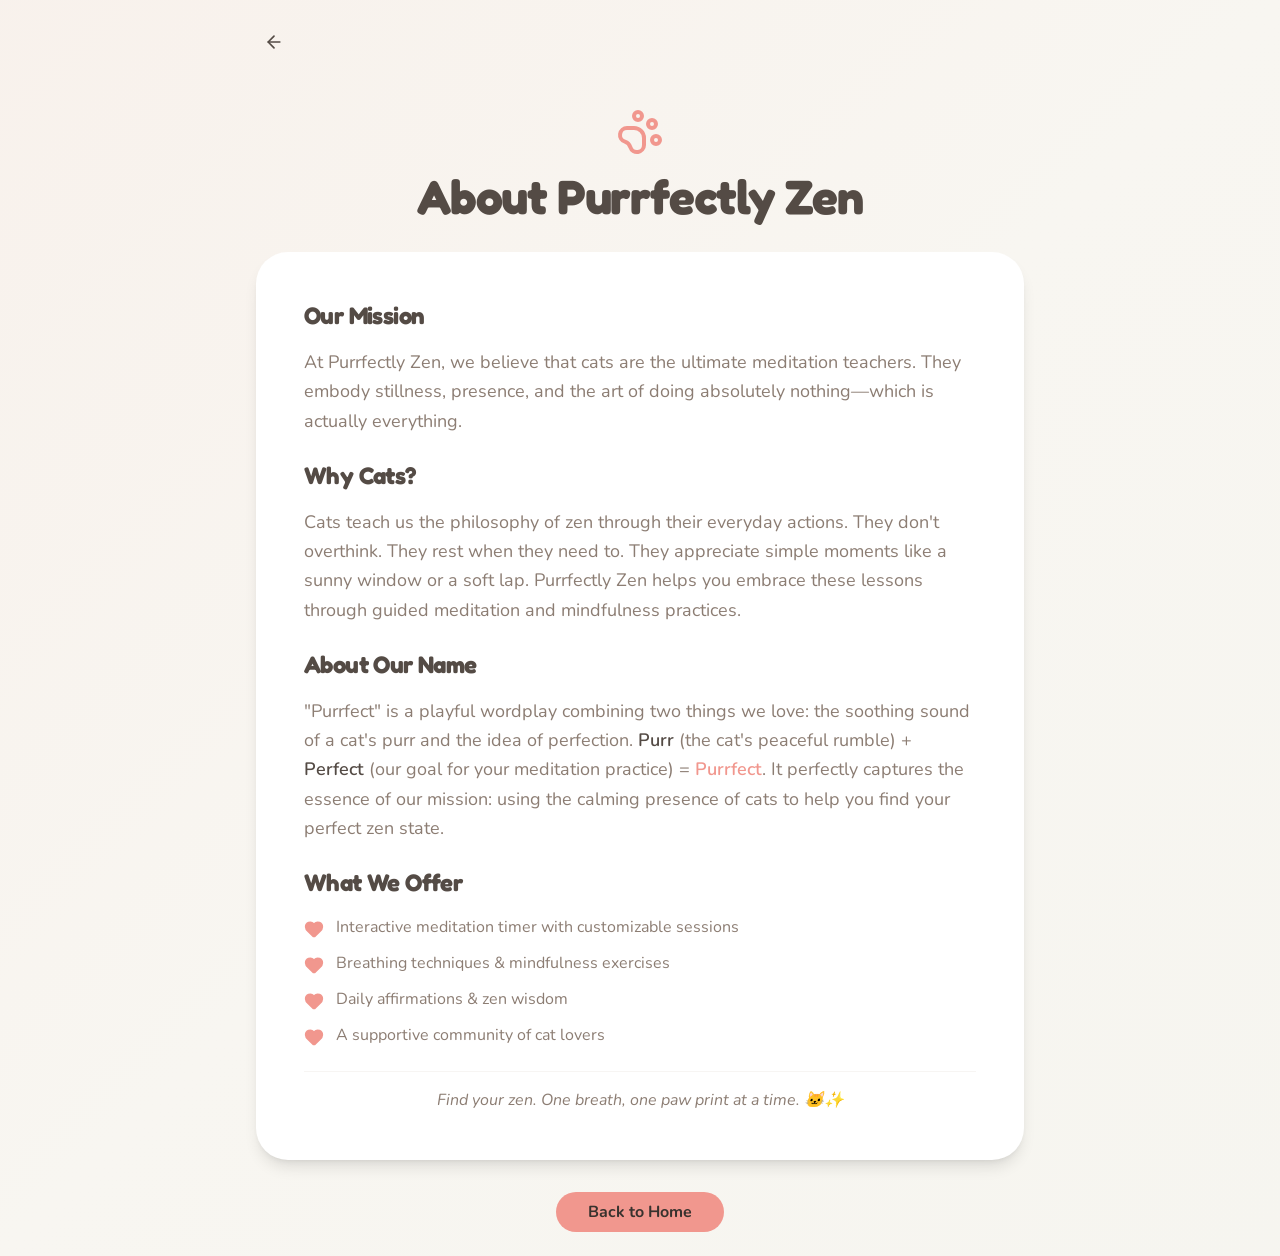
==== Loresis/about/index.html @ 5f64b600 "update Loresis site: rebuild pages and assets" ====
<!DOCTYPE html><html lang="zh-CN"> <head><meta charset="UTF-8"><meta name="viewport" content="width=device-width, initial-scale=1.0"><meta name="description" content="Learn about our mission to help you find peace through cat-inspired meditation. Discover the team behind Purrfectly Zen."><meta name="theme-color" content="#E8A598"><link rel="icon" type="image/png" href="/Loresis/icons/icon.png"><link rel="canonical" href="/about"><title>About Us - Purrfectly Zen</title><link rel="preconnect" href="https://fonts.googleapis.com"><link rel="preconnect" href="https://fonts.gstatic.com" crossorigin><link href="https://fonts.googleapis.com/css2?family=Fredoka:wght@300..700&family=Nunito:ital,wght@0,200..1000;1,200..1000&family=Patrick+Hand&family=ZCOOL+KuaiLe&display=swap" rel="stylesheet"><script type="application/ld+json">{"@context":"https://schema.org","@type":"WebApplication","name":"Purrfectly Zen","description":"Cat-inspired meditation and mindfulness application","applicationCategory":"HealthApplication","operatingSystem":"Web","offers":{"@type":"Offer","price":"0","priceCurrency":"USD"}}</script><link rel="stylesheet" href="/Loresis/_astro/about.DUybV3-E.css"></head> <body>  <style>astro-island,astro-slot,astro-static-slot{display:contents}</style><script>(()=>{var e=async t=>{await(await t())()};(self.Astro||(self.Astro={})).load=e;window.dispatchEvent(new Event("astro:load"));})();</script><script>(()=>{var A=Object.defineProperty;var g=(i,o,a)=>o in i?A(i,o,{enumerable:!0,configurable:!0,writable:!0,value:a}):i[o]=a;var d=(i,o,a)=>g(i,typeof o!="symbol"?o+"":o,a);{let i={0:t=>m(t),1:t=>a(t),2:t=>new RegExp(t),3:t=>new Date(t),4:t=>new Map(a(t)),5:t=>new Set(a(t)),6:t=>BigInt(t),7:t=>new URL(t),8:t=>new Uint8Array(t),9:t=>new Uint16Array(t),10:t=>new Uint32Array(t),11:t=>1/0*t},o=t=>{let[l,e]=t;return l in i?i[l](e):void 0},a=t=>t.map(o),m=t=>typeof t!="object"||t===null?t:Object.fromEntries(Object.entries(t).map(([l,e])=>[l,o(e)]));class y extends HTMLElement{constructor(){super(...arguments);d(this,"Component");d(this,"hydrator");d(this,"hydrate",async()=>{var b;if(!this.hydrator||!this.isConnected)return;let e=(b=this.parentElement)==null?void 0:b.closest("astro-island[ssr]");if(e){e.addEventListener("astro:hydrate",this.hydrate,{once:!0});return}let c=this.querySelectorAll("astro-slot"),n={},h=this.querySelectorAll("template[data-astro-template]");for(let r of h){let s=r.closest(this.tagName);s!=null&&s.isSameNode(this)&&(n[r.getAttribute("data-astro-template")||"default"]=r.innerHTML,r.remove())}for(let r of c){let s=r.closest(this.tagName);s!=null&&s.isSameNode(this)&&(n[r.getAttribute("name")||"default"]=r.innerHTML)}let p;try{p=this.hasAttribute("props")?m(JSON.parse(this.getAttribute("props"))):{}}catch(r){let s=this.getAttribute("component-url")||"<unknown>",v=this.getAttribute("component-export");throw v&&(s+=` (export ${v})`),console.error(`[hydrate] Error parsing props for component ${s}`,this.getAttribute("props"),r),r}let u;await this.hydrator(this)(this.Component,p,n,{client:this.getAttribute("client")}),this.removeAttribute("ssr"),this.dispatchEvent(new CustomEvent("astro:hydrate"))});d(this,"unmount",()=>{this.isConnected||this.dispatchEvent(new CustomEvent("astro:unmount"))})}disconnectedCallback(){document.removeEventListener("astro:after-swap",this.unmount),document.addEventListener("astro:after-swap",this.unmount,{once:!0})}connectedCallback(){if(!this.hasAttribute("await-children")||document.readyState==="interactive"||document.readyState==="complete")this.childrenConnectedCallback();else{let e=()=>{document.removeEventListener("DOMContentLoaded",e),c.disconnect(),this.childrenConnectedCallback()},c=new MutationObserver(()=>{var n;((n=this.lastChild)==null?void 0:n.nodeType)===Node.COMMENT_NODE&&this.lastChild.nodeValue==="astro:end"&&(this.lastChild.remove(),e())});c.observe(this,{childList:!0}),document.addEventListener("DOMContentLoaded",e)}}async childrenConnectedCallback(){let e=this.getAttribute("before-hydration-url");e&&await import(e),this.start()}async start(){let e=JSON.parse(this.getAttribute("opts")),c=this.getAttribute("client");if(Astro[c]===void 0){window.addEventListener(`astro:${c}`,()=>this.start(),{once:!0});return}try{await Astro[c](async()=>{let n=this.getAttribute("renderer-url"),[h,{default:p}]=await Promise.all([import(this.getAttribute("component-url")),n?import(n):()=>()=>{}]),u=this.getAttribute("component-export")||"default";if(!u.includes("."))this.Component=h[u];else{this.Component=h;for(let f of u.split("."))this.Component=this.Component[f]}return this.hydrator=p,this.hydrate},e,this)}catch(n){console.error(`[astro-island] Error hydrating ${this.getAttribute("component-url")}`,n)}}attributeChangedCallback(){this.hydrate()}}d(y,"observedAttributes",["props"]),customElements.get("astro-island")||customElements.define("astro-island",y)}})();</script><astro-island uid="Z5D4El" prefix="r1" component-url="/Loresis/_astro/AboutPage.BxQiS73M.js" component-export="default" renderer-url="/Loresis/_astro/client.BlZe1zq3.js" props="{}" ssr client="load" opts="{&quot;name&quot;:&quot;AboutPage&quot;,&quot;value&quot;:true}" await-children><div class="from-primary/5 via-background to-secondary/5 min-h-screen bg-gradient-to-br p-6"><div class="mx-auto max-w-3xl"><div class="mb-8" style="opacity:0;transform:translateY(-20px)"><a href="/"><button data-testid="button-back-about" class="hover:bg-secondary/20 mb-4 rounded-full p-2 transition-colors"><svg xmlns="http://www.w3.org/2000/svg" width="24" height="24" viewBox="0 0 24 24" fill="none" stroke="currentColor" stroke-width="2" stroke-linecap="round" stroke-linejoin="round" class="lucide lucide-arrow-left h-5 w-5" aria-hidden="true"><path d="m12 19-7-7 7-7"></path><path d="M19 12H5"></path></svg></button></a></div><div class="space-y-8" style="opacity:0;transform:translateY(20px)"><div class="space-y-4 text-center"><svg xmlns="http://www.w3.org/2000/svg" width="24" height="24" viewBox="0 0 24 24" fill="none" stroke="currentColor" stroke-width="2" stroke-linecap="round" stroke-linejoin="round" class="lucide lucide-paw-print text-primary mx-auto h-12 w-12" aria-hidden="true"><circle cx="11" cy="4" r="2"></circle><circle cx="18" cy="8" r="2"></circle><circle cx="20" cy="16" r="2"></circle><path d="M9 10a5 5 0 0 1 5 5v3.5a3.5 3.5 0 0 1-6.84 1.045Q6.52 17.48 4.46 16.84A3.5 3.5 0 0 1 5.5 10Z"></path></svg><h1 class="font-heading text-foreground text-4xl font-bold md:text-5xl">About Purrfectly Zen</h1></div><div class="bg-card rounded-[2rem] border-none shadow-lg"><div class="space-y-6 p-8 md:p-12"><div class="space-y-4"><h2 class="font-heading text-foreground text-2xl font-bold">Our Mission</h2><p class="text-muted-foreground text-lg leading-relaxed">At Purrfectly Zen, we believe that cats are the ultimate meditation teachers. They embody stillness, presence, and the art of doing absolutely nothing—which is actually everything.</p></div><div class="space-y-4"><h2 class="font-heading text-foreground text-2xl font-bold">Why Cats?</h2><p class="text-muted-foreground text-lg leading-relaxed">Cats teach us the philosophy of zen through their everyday actions. They don&#x27;t overthink. They rest when they need to. They appreciate simple moments like a sunny window or a soft lap. Purrfectly Zen helps you embrace these lessons through guided meditation and mindfulness practices.</p></div><div class="space-y-4"><h2 class="font-heading text-foreground text-2xl font-bold">About Our Name</h2><p class="text-muted-foreground text-lg leading-relaxed">&quot;Purrfect&quot; is a playful wordplay combining two things we love: the soothing sound of a cat&#x27;s purr and the idea of perfection.<!-- --> <span class="text-foreground font-semibold">Purr</span> <!-- -->(the cat&#x27;s peaceful rumble) +<!-- --> <span class="text-foreground font-semibold">Perfect</span> <!-- -->(our goal for your meditation practice) =<!-- --> <span class="text-primary font-semibold">Purrfect</span>. It perfectly captures the essence of our mission: using the calming presence of cats to help you find your perfect zen state.</p></div><div class="space-y-4"><h2 class="font-heading text-foreground text-2xl font-bold">What We Offer</h2><ul class="space-y-3"><li class="flex items-start gap-3"><svg xmlns="http://www.w3.org/2000/svg" width="24" height="24" viewBox="0 0 24 24" fill="none" stroke="currentColor" stroke-width="2" stroke-linecap="round" stroke-linejoin="round" class="lucide lucide-heart text-primary mt-1 h-5 w-5 flex-shrink-0 fill-current" aria-hidden="true"><path d="M2 9.5a5.5 5.5 0 0 1 9.591-3.676.56.56 0 0 0 .818 0A5.49 5.49 0 0 1 22 9.5c0 2.29-1.5 4-3 5.5l-5.492 5.313a2 2 0 0 1-3 .019L5 15c-1.5-1.5-3-3.2-3-5.5"></path></svg><span class="text-muted-foreground">Interactive meditation timer with customizable sessions</span></li><li class="flex items-start gap-3"><svg xmlns="http://www.w3.org/2000/svg" width="24" height="24" viewBox="0 0 24 24" fill="none" stroke="currentColor" stroke-width="2" stroke-linecap="round" stroke-linejoin="round" class="lucide lucide-heart text-primary mt-1 h-5 w-5 flex-shrink-0 fill-current" aria-hidden="true"><path d="M2 9.5a5.5 5.5 0 0 1 9.591-3.676.56.56 0 0 0 .818 0A5.49 5.49 0 0 1 22 9.5c0 2.29-1.5 4-3 5.5l-5.492 5.313a2 2 0 0 1-3 .019L5 15c-1.5-1.5-3-3.2-3-5.5"></path></svg><span class="text-muted-foreground">Breathing techniques &amp; mindfulness exercises</span></li><li class="flex items-start gap-3"><svg xmlns="http://www.w3.org/2000/svg" width="24" height="24" viewBox="0 0 24 24" fill="none" stroke="currentColor" stroke-width="2" stroke-linecap="round" stroke-linejoin="round" class="lucide lucide-heart text-primary mt-1 h-5 w-5 flex-shrink-0 fill-current" aria-hidden="true"><path d="M2 9.5a5.5 5.5 0 0 1 9.591-3.676.56.56 0 0 0 .818 0A5.49 5.49 0 0 1 22 9.5c0 2.29-1.5 4-3 5.5l-5.492 5.313a2 2 0 0 1-3 .019L5 15c-1.5-1.5-3-3.2-3-5.5"></path></svg><span class="text-muted-foreground">Daily affirmations &amp; zen wisdom</span></li><li class="flex items-start gap-3"><svg xmlns="http://www.w3.org/2000/svg" width="24" height="24" viewBox="0 0 24 24" fill="none" stroke="currentColor" stroke-width="2" stroke-linecap="round" stroke-linejoin="round" class="lucide lucide-heart text-primary mt-1 h-5 w-5 flex-shrink-0 fill-current" aria-hidden="true"><path d="M2 9.5a5.5 5.5 0 0 1 9.591-3.676.56.56 0 0 0 .818 0A5.49 5.49 0 0 1 22 9.5c0 2.29-1.5 4-3 5.5l-5.492 5.313a2 2 0 0 1-3 .019L5 15c-1.5-1.5-3-3.2-3-5.5"></path></svg><span class="text-muted-foreground">A supportive community of cat lovers</span></li></ul></div><div class="border-border/40 border-t pt-4"><p class="text-muted-foreground text-center italic">Find your zen. One breath, one paw print at a time. 🐱✨</p></div></div></div><div class="text-center"><a href="/"><button data-testid="button-back-home-about" class="bg-primary text-primary-foreground hover:bg-primary/90 rounded-full px-8 py-2 font-bold">Back to Home</button></a></div></div></div></div><!--astro:end--></astro-island>  </body></html>
---- Loresis/_astro/about.DUybV3-E.css ----
/*! tailwindcss v4.3.3 | MIT License | https://tailwindcss.com */@layer properties{@supports (((-webkit-hyphens:none)) and (not (margin-trim:inline))) or ((-moz-orient:inline) and (not (color:rgb(from red r g b)))){*,:before,:after,::backdrop{--tw-translate-x:0;--tw-translate-y:0;--tw-translate-z:0;--tw-rotate-x:initial;--tw-rotate-y:initial;--tw-rotate-z:initial;--tw-skew-x:initial;--tw-skew-y:initial;--tw-space-y-reverse:0;--tw-border-style:solid;--tw-gradient-position:initial;--tw-gradient-from:#0000;--tw-gradient-via:#0000;--tw-gradient-to:#0000;--tw-gradient-stops:initial;--tw-gradient-via-stops:initial;--tw-gradient-from-position:0%;--tw-gradient-via-position:50%;--tw-gradient-to-position:100%;--tw-leading:initial;--tw-font-weight:initial;--tw-shadow:0 0 #0000;--tw-shadow-color:initial;--tw-shadow-alpha:100%;--tw-inset-shadow:0 0 #0000;--tw-inset-shadow-color:initial;--tw-inset-shadow-alpha:100%;--tw-ring-color:initial;--tw-ring-shadow:0 0 #0000;--tw-inset-ring-color:initial;--tw-inset-ring-shadow:0 0 #0000;--tw-ring-inset:initial;--tw-ring-offset-width:0px;--tw-ring-offset-color:#fff;--tw-ring-offset-shadow:0 0 #0000;--tw-blur:initial;--tw-brightness:initial;--tw-contrast:initial;--tw-grayscale:initial;--tw-hue-rotate:initial;--tw-invert:initial;--tw-opacity:initial;--tw-saturate:initial;--tw-sepia:initial;--tw-drop-shadow:initial;--tw-drop-shadow-color:initial;--tw-drop-shadow-alpha:100%;--tw-drop-shadow-size:initial;--tw-backdrop-blur:initial;--tw-backdrop-brightness:initial;--tw-backdrop-contrast:initial;--tw-backdrop-grayscale:initial;--tw-backdrop-hue-rotate:initial;--tw-backdrop-invert:initial;--tw-backdrop-opacity:initial;--tw-backdrop-saturate:initial;--tw-backdrop-sepia:initial;--tw-duration:initial;--tw-ease:initial;--tw-scale-x:1;--tw-scale-y:1;--tw-scale-z:1;--tw-tracking:initial}}}@layer theme{:root,:host{--font-sans:"Nunito", sans-serif;--font-mono:ui-monospace, SFMono-Regular, Menlo, Monaco, Consolas, "Liberation Mono", "Courier New", monospace;--color-red-100:oklch(93.6% .032 17.717);--color-red-400:oklch(70.4% .191 22.216);--color-red-500:oklch(63.7% .237 25.331);--color-red-600:oklch(57.7% .245 27.325);--color-orange-100:oklch(95.4% .038 75.164);--color-amber-100:oklch(96.2% .059 95.617);--color-amber-600:oklch(66.6% .179 58.318);--color-yellow-100:oklch(97.3% .071 103.193);--color-yellow-600:oklch(68.1% .162 75.834);--color-lime-100:oklch(96.7% .067 122.328);--color-green-100:oklch(96.2% .044 156.743);--color-green-600:oklch(62.7% .194 149.214);--color-emerald-100:oklch(95% .052 163.051);--color-teal-100:oklch(95.3% .051 180.801);--color-cyan-100:oklch(95.6% .045 203.388);--color-sky-100:oklch(95.1% .026 236.824);--color-blue-100:oklch(93.2% .032 255.585);--color-blue-600:oklch(54.6% .245 262.881);--color-indigo-100:oklch(93% .034 272.788);--color-violet-100:oklch(94.3% .029 294.588);--color-purple-100:oklch(94.6% .033 307.174);--color-purple-600:oklch(55.8% .288 302.321);--color-fuchsia-100:oklch(95.2% .037 318.852);--color-pink-100:oklch(94.8% .028 342.258);--color-rose-100:oklch(94.1% .03 12.58);--color-white:#fff;--spacing:.25rem;--container-sm:24rem;--container-md:28rem;--container-xl:36rem;--container-2xl:42rem;--container-3xl:48rem;--container-4xl:56rem;--container-6xl:72rem;--container-7xl:80rem;--text-xs:.75rem;--text-xs--line-height:calc(1 / .75);--text-sm:.875rem;--text-sm--line-height:calc(1.25 / .875);--text-lg:1.125rem;--text-lg--line-height:calc(1.75 / 1.125);--text-xl:1.25rem;--text-xl--line-height:calc(1.75 / 1.25);--text-2xl:1.5rem;--text-2xl--line-height:calc(2 / 1.5);--text-3xl:1.875rem;--text-3xl--line-height: 1.2 ;--text-4xl:2.25rem;--text-4xl--line-height:calc(2.5 / 2.25);--text-5xl:3rem;--text-5xl--line-height:1;--text-6xl:3.75rem;--text-6xl--line-height:1;--text-7xl:4.5rem;--text-7xl--line-height:1;--font-weight-normal:400;--font-weight-medium:500;--font-weight-semibold:600;--font-weight-bold:700;--tracking-tight:-.025em;--leading-relaxed:1.625;--radius-sm:.5rem;--radius-md:.75rem;--radius-lg:1rem;--radius-xl:1.5rem;--radius-2xl:1rem;--drop-shadow-md:0 3px 3px #0000001f;--ease-out:cubic-bezier(0, 0, .2, 1);--blur-lg:16px;--blur-xl:24px;--blur-3xl:64px;--default-transition-duration:.15s;--default-transition-timing-function:cubic-bezier(.4, 0, .2, 1);--default-font-family:"Nunito", sans-serif;--default-mono-font-family:var(--font-mono);--color-background:hsl(var(--background));--color-foreground:hsl(var(--foreground));--color-card:hsl(var(--card));--color-card-foreground:hsl(var(--card-foreground));--color-popover:hsl(var(--popover));--color-popover-foreground:hsl(var(--popover-foreground));--color-primary:hsl(var(--primary));--color-primary-foreground:hsl(var(--primary-foreground));--color-secondary:hsl(var(--secondary));--color-secondary-foreground:hsl(var(--secondary-foreground));--color-muted:hsl(var(--muted));--color-muted-foreground:hsl(var(--muted-foreground));--color-accent:hsl(var(--accent));--color-accent-foreground:hsl(var(--accent-foreground));--color-destructive:hsl(var(--destructive));--color-destructive-foreground:hsl(var(--destructive-foreground));--color-border:hsl(var(--border));--color-input:hsl(var(--input));--color-ring:hsl(var(--ring));--font-heading:"Fredoka", sans-serif;--font-hand:"Patrick Hand", cursive;--font-cute:"ZCOOL KuaiLe", "Patrick Hand", cursive}}@layer base{*,:after,:before,::backdrop{box-sizing:border-box;border:0 solid;margin:0;padding:0}::file-selector-button{box-sizing:border-box;border:0 solid;margin:0;padding:0}html,:host{-webkit-text-size-adjust:100%;tab-size:4;line-height:1.5;font-family:var(--default-font-family,-apple-system, BlinkMacSystemFont, "Segoe UI", Roboto, "Helvetica Neue", "Noto Sans", Arial, sans-serif, "Apple Color Emoji", "Segoe UI Emoji", "Segoe UI Symbol", "Noto Color Emoji");font-feature-settings:var(--default-font-feature-settings,normal);font-variation-settings:var(--default-font-variation-settings,normal);-webkit-tap-highlight-color:transparent}hr{height:0;color:inherit;border-top-width:1px}abbr:where([title]){-webkit-text-decoration:underline dotted;text-decoration:underline dotted}h1,h2,h3,h4,h5,h6{font-size:inherit;font-weight:inherit}a{color:inherit;-webkit-text-decoration:inherit;text-decoration:inherit}b,strong{font-weight:bolder}code,kbd,samp,pre{font-family:var(--default-mono-font-family,ui-monospace, SFMono-Regular, Menlo, Monaco, Consolas, "Liberation Mono", "Courier New", monospace);font-feature-settings:var(--default-mono-font-feature-settings,normal);font-variation-settings:var(--default-mono-font-variation-settings,normal);font-size:1em}small{font-size:80%}sub,sup{vertical-align:baseline;font-size:75%;line-height:0;position:relative}sub{bottom:-.25em}sup{top:-.5em}table{text-indent:0;border-color:inherit;border-collapse:collapse}:-moz-focusring:where(:not(iframe)){outline:auto}progress{vertical-align:baseline}summary{display:list-item}ol,ul,menu{list-style:none}img,svg,video,canvas,audio,iframe,embed,object{vertical-align:middle;display:block}img,video{max-width:100%;height:auto}button,input,select,optgroup,textarea{font:inherit;font-feature-settings:inherit;font-variation-settings:inherit;letter-spacing:inherit;color:inherit;opacity:1;background-color:#0000;border-radius:0}::file-selector-button{font:inherit;font-feature-settings:inherit;font-variation-settings:inherit;letter-spacing:inherit;color:inherit;opacity:1;background-color:#0000;border-radius:0}:where(select:is([multiple],[size])) optgroup{font-weight:bolder}:where(select:is([multiple],[size])) optgroup option{padding-inline-start:20px}::file-selector-button{margin-inline-end:4px}::placeholder{opacity:1}@supports (not ((-webkit-appearance:-apple-pay-button))) or (contain-intrinsic-size:1px){::placeholder{color:currentColor}@supports (color:color-mix(in lab,red,red)){::placeholder{color:color-mix(in oklab,currentcolor 50%,transparent)}}}textarea{resize:vertical}::-webkit-search-decoration{-webkit-appearance:none}::-webkit-date-and-time-value{min-height:1lh;text-align:inherit}::-webkit-datetime-edit{display:inline-flex}::-webkit-datetime-edit-fields-wrapper{padding:0}::-webkit-datetime-edit{padding-block:0}::-webkit-datetime-edit-year-field{padding-block:0}::-webkit-datetime-edit-month-field{padding-block:0}::-webkit-datetime-edit-day-field{padding-block:0}::-webkit-datetime-edit-hour-field{padding-block:0}::-webkit-datetime-edit-minute-field{padding-block:0}::-webkit-datetime-edit-second-field{padding-block:0}::-webkit-datetime-edit-millisecond-field{padding-block:0}::-webkit-datetime-edit-meridiem-field{padding-block:0}::-webkit-calendar-picker-indicator{line-height:1}:-moz-ui-invalid{box-shadow:none}button,input:where([type=button],[type=reset],[type=submit]){appearance:button}::file-selector-button{appearance:button}::-webkit-inner-spin-button{height:auto}::-webkit-outer-spin-button{height:auto}[hidden]:where(:not([hidden=until-found])){display:none!important}html{scroll-behavior:smooth}*{border-color:hsl(var(--border))}body{background-color:hsl(var(--background));color:hsl(var(--foreground));-webkit-font-smoothing:antialiased;-moz-osx-font-smoothing:grayscale;font-family:Nunito,sans-serif}h1,h2,h3,h4,h5,h6{--tw-font-weight:var(--font-weight-semibold);font-family:Fredoka,sans-serif;font-weight:var(--font-weight-semibold);--tw-tracking:var(--tracking-tight);letter-spacing:var(--tracking-tight)}}@layer components;@layer utilities{.collapse{visibility:collapse}.visible{visibility:visible}.absolute{position:absolute}.fixed{position:fixed}.relative{position:relative}.static{position:static}.sticky{position:sticky}.-top-1{top:calc(var(--spacing) * -1)}.-top-4{top:calc(var(--spacing) * -4)}.-top-16{top:calc(var(--spacing) * -16)}.top-0{top:0}.top-1\/2{top:50%}.top-\[-10\%\]{top:-10%}.top-\[-20\%\]{top:-20%}.top-full{top:100%}.-right-1{right:calc(var(--spacing) * -1)}.-right-4{right:calc(var(--spacing) * -4)}.right-0{right:0}.right-3{right:calc(var(--spacing) * 3)}.right-4{right:calc(var(--spacing) * 4)}.right-6{right:calc(var(--spacing) * 6)}.right-\[-5\%\]{right:-5%}.right-\[-10\%\]{right:-10%}.-bottom-1{bottom:calc(var(--spacing) * -1)}.-bottom-8{bottom:calc(var(--spacing) * -8)}.bottom-0{bottom:0}.bottom-6{bottom:calc(var(--spacing) * 6)}.bottom-\[-10\%\]{bottom:-10%}.bottom-\[10\%\]{bottom:10%}.-left-4{left:calc(var(--spacing) * -4)}.left-0{left:0}.left-1\/2{left:50%}.left-3{left:calc(var(--spacing) * 3)}.left-4{left:calc(var(--spacing) * 4)}.left-\[-5\%\]{left:-5%}.left-\[-10\%\]{left:-10%}.-z-10{z-index:-10}.z-10{z-index:10}.z-50{z-index:50}.mx-auto{margin-inline:auto}.my-8{margin-block:calc(var(--spacing) * 8)}.mt-0\.5{margin-top:calc(var(--spacing) * .5)}.mt-1{margin-top:var(--spacing)}.mt-2{margin-top:calc(var(--spacing) * 2)}.mt-3{margin-top:calc(var(--spacing) * 3)}.mt-4{margin-top:calc(var(--spacing) * 4)}.mt-6{margin-top:calc(var(--spacing) * 6)}.mt-8{margin-top:calc(var(--spacing) * 8)}.mt-12{margin-top:calc(var(--spacing) * 12)}.mb-1{margin-bottom:var(--spacing)}.mb-2{margin-bottom:calc(var(--spacing) * 2)}.mb-3{margin-bottom:calc(var(--spacing) * 3)}.mb-4{margin-bottom:calc(var(--spacing) * 4)}.mb-6{margin-bottom:calc(var(--spacing) * 6)}.mb-8{margin-bottom:calc(var(--spacing) * 8)}.mb-12{margin-bottom:calc(var(--spacing) * 12)}.mb-16{margin-bottom:calc(var(--spacing) * 16)}.block{display:block}.flex{display:flex}.grid{display:grid}.hidden{display:none}.inline{display:inline}.inline-block{display:inline-block}.table{display:table}.aspect-\[2570\/1640\]{aspect-ratio:2570/1640}.h-1{height:var(--spacing)}.h-2{height:calc(var(--spacing) * 2)}.h-3{height:calc(var(--spacing) * 3)}.h-3\.5{height:calc(var(--spacing) * 3.5)}.h-4{height:calc(var(--spacing) * 4)}.h-5{height:calc(var(--spacing) * 5)}.h-6{height:calc(var(--spacing) * 6)}.h-7{height:calc(var(--spacing) * 7)}.h-8{height:calc(var(--spacing) * 8)}.h-9{height:calc(var(--spacing) * 9)}.h-10{height:calc(var(--spacing) * 10)}.h-11{height:calc(var(--spacing) * 11)}.h-12{height:calc(var(--spacing) * 12)}.h-14{height:calc(var(--spacing) * 14)}.h-16{height:calc(var(--spacing) * 16)}.h-20{height:calc(var(--spacing) * 20)}.h-24{height:calc(var(--spacing) * 24)}.h-32{height:calc(var(--spacing) * 32)}.h-36{height:calc(var(--spacing) * 36)}.h-48{height:calc(var(--spacing) * 48)}.h-64{height:calc(var(--spacing) * 64)}.h-80{height:calc(var(--spacing) * 80)}.h-\[132px\]{height:132px}.h-\[400px\]{height:400px}.h-\[500px\]{height:500px}.h-auto{height:auto}.h-full{height:100%}.min-h-\[90vh\]{min-height:90vh}.min-h-screen{min-height:100vh}.w-2{width:calc(var(--spacing) * 2)}.w-3{width:calc(var(--spacing) * 3)}.w-3\.5{width:calc(var(--spacing) * 3.5)}.w-4{width:calc(var(--spacing) * 4)}.w-5{width:calc(var(--spacing) * 5)}.w-6{width:calc(var(--spacing) * 6)}.w-7{width:calc(var(--spacing) * 7)}.w-8{width:calc(var(--spacing) * 8)}.w-9{width:calc(var(--spacing) * 9)}.w-10{width:calc(var(--spacing) * 10)}.w-11{width:calc(var(--spacing) * 11)}.w-12{width:calc(var(--spacing) * 12)}.w-14{width:calc(var(--spacing) * 14)}.w-16{width:calc(var(--spacing) * 16)}.w-20{width:calc(var(--spacing) * 20)}.w-24{width:calc(var(--spacing) * 24)}.w-32{width:calc(var(--spacing) * 32)}.w-48{width:calc(var(--spacing) * 48)}.w-64{width:calc(var(--spacing) * 64)}.w-80{width:calc(var(--spacing) * 80)}.w-\[132px\]{width:132px}.w-\[400px\]{width:400px}.w-\[500px\]{width:500px}.w-\[calc\(100\%-2rem\)\]{width:calc(100% - 2rem)}.w-auto{width:auto}.w-fit{width:fit-content}.w-full{width:100%}.w-max{width:max-content}.w-px{width:1px}.max-w-2xl{max-width:var(--container-2xl)}.max-w-3xl{max-width:var(--container-3xl)}.max-w-4xl{max-width:var(--container-4xl)}.max-w-6xl{max-width:var(--container-6xl)}.max-w-7xl{max-width:var(--container-7xl)}.max-w-\[200px\]{max-width:200px}.max-w-\[240px\]{max-width:240px}.max-w-md{max-width:var(--container-md)}.max-w-sm{max-width:var(--container-sm)}.max-w-xl{max-width:var(--container-xl)}.min-w-0{min-width:0}.flex-1{flex:1}.flex-\[0_0_100\%\]{flex:0 0 100%}.flex-shrink-0{flex-shrink:0}.-translate-x-1\/2{--tw-translate-x: -50% ;translate:var(--tw-translate-x) var(--tw-translate-y)}.-translate-y-1\/2{--tw-translate-y: -50% ;translate:var(--tw-translate-x) var(--tw-translate-y)}.-rotate-2{rotate:-2deg}.rotate-45{rotate:45deg}.transform{transform:var(--tw-rotate-x,) var(--tw-rotate-y,) var(--tw-rotate-z,) var(--tw-skew-x,) var(--tw-skew-y,)}.cursor-grab{cursor:grab}.cursor-pointer{cursor:pointer}.resize-none{resize:none}.scroll-mt-24{scroll-margin-top:calc(var(--spacing) * 24)}.grid-cols-1{grid-template-columns:repeat(1,minmax(0,1fr))}.grid-cols-3{grid-template-columns:repeat(3,minmax(0,1fr))}.flex-col{flex-direction:column}.flex-wrap{flex-wrap:wrap}.items-center{align-items:center}.items-start{align-items:flex-start}.justify-between{justify-content:space-between}.justify-center{justify-content:center}.gap-1{gap:var(--spacing)}.gap-2{gap:calc(var(--spacing) * 2)}.gap-2\.5{gap:calc(var(--spacing) * 2.5)}.gap-3{gap:calc(var(--spacing) * 3)}.gap-4{gap:calc(var(--spacing) * 4)}.gap-6{gap:calc(var(--spacing) * 6)}.gap-8{gap:calc(var(--spacing) * 8)}.gap-10{gap:calc(var(--spacing) * 10)}.gap-12{gap:calc(var(--spacing) * 12)}:where(.space-y-2>:not(:last-child)){--tw-space-y-reverse:0;margin-block-start:calc(calc(var(--spacing) * 2) * var(--tw-space-y-reverse));margin-block-end:calc(calc(var(--spacing) * 2) * calc(1 - var(--tw-space-y-reverse)))}:where(.space-y-2\.5>:not(:last-child)){--tw-space-y-reverse:0;margin-block-start:calc(calc(var(--spacing) * 2.5) * var(--tw-space-y-reverse));margin-block-end:calc(calc(var(--spacing) * 2.5) * calc(1 - var(--tw-space-y-reverse)))}:where(.space-y-3>:not(:last-child)){--tw-space-y-reverse:0;margin-block-start:calc(calc(var(--spacing) * 3) * var(--tw-space-y-reverse));margin-block-end:calc(calc(var(--spacing) * 3) * calc(1 - var(--tw-space-y-reverse)))}:where(.space-y-4>:not(:last-child)){--tw-space-y-reverse:0;margin-block-start:calc(calc(var(--spacing) * 4) * var(--tw-space-y-reverse));margin-block-end:calc(calc(var(--spacing) * 4) * calc(1 - var(--tw-space-y-reverse)))}:where(.space-y-6>:not(:last-child)){--tw-space-y-reverse:0;margin-block-start:calc(calc(var(--spacing) * 6) * var(--tw-space-y-reverse));margin-block-end:calc(calc(var(--spacing) * 6) * calc(1 - var(--tw-space-y-reverse)))}:where(.space-y-8>:not(:last-child)){--tw-space-y-reverse:0;margin-block-start:calc(calc(var(--spacing) * 8) * var(--tw-space-y-reverse));margin-block-end:calc(calc(var(--spacing) * 8) * calc(1 - var(--tw-space-y-reverse)))}.overflow-hidden{overflow:hidden}.overflow-x-auto{overflow-x:auto}.rounded-2xl{border-radius:var(--radius-2xl)}.rounded-\[2rem\]{border-radius:2rem}.rounded-\[3rem\]{border-radius:3rem}.rounded-full{border-radius:3.40282e38px}.rounded-lg{border-radius:1rem}.rounded-md{border-radius:.75rem}.rounded-xl{border-radius:1.5rem}.border{border-style:var(--tw-border-style);border-width:1px}.border-2{border-style:var(--tw-border-style);border-width:2px}.border-8{border-style:var(--tw-border-style);border-width:8px}.border-t{border-top-style:var(--tw-border-style);border-top-width:1px}.border-r{border-right-style:var(--tw-border-style);border-right-width:1px}.border-b{border-bottom-style:var(--tw-border-style);border-bottom-width:1px}.border-none{--tw-border-style:none;border-style:none}.border-border,.border-border\/40{border-color:hsl(var(--border))}@supports (color:color-mix(in lab,red,red)){.border-border\/40{border-color:color-mix(in oklab,hsl(var(--border)) 40%,transparent)}}.border-border\/60{border-color:hsl(var(--border))}@supports (color:color-mix(in lab,red,red)){.border-border\/60{border-color:color-mix(in oklab,hsl(var(--border)) 60%,transparent)}}.border-primary,.border-primary\/20{border-color:hsl(var(--primary))}@supports (color:color-mix(in lab,red,red)){.border-primary\/20{border-color:color-mix(in oklab,hsl(var(--primary)) 20%,transparent)}}.border-primary\/30{border-color:hsl(var(--primary))}@supports (color:color-mix(in lab,red,red)){.border-primary\/30{border-color:color-mix(in oklab,hsl(var(--primary)) 30%,transparent)}}.border-transparent{border-color:#0000}.bg-accent\/10{background-color:hsl(var(--accent))}@supports (color:color-mix(in lab,red,red)){.bg-accent\/10{background-color:color-mix(in oklab,hsl(var(--accent)) 10%,transparent)}}.bg-accent\/30{background-color:hsl(var(--accent))}@supports (color:color-mix(in lab,red,red)){.bg-accent\/30{background-color:color-mix(in oklab,hsl(var(--accent)) 30%,transparent)}}.bg-accent\/60{background-color:hsl(var(--accent))}@supports (color:color-mix(in lab,red,red)){.bg-accent\/60{background-color:color-mix(in oklab,hsl(var(--accent)) 60%,transparent)}}.bg-amber-100{background-color:var(--color-amber-100)}.bg-background,.bg-background\/80{background-color:hsl(var(--background))}@supports (color:color-mix(in lab,red,red)){.bg-background\/80{background-color:color-mix(in oklab,hsl(var(--background)) 80%,transparent)}}.bg-blue-100{background-color:var(--color-blue-100)}.bg-border\/40{background-color:hsl(var(--border))}@supports (color:color-mix(in lab,red,red)){.bg-border\/40{background-color:color-mix(in oklab,hsl(var(--border)) 40%,transparent)}}.bg-card,.bg-card\/90{background-color:hsl(var(--card))}@supports (color:color-mix(in lab,red,red)){.bg-card\/90{background-color:color-mix(in oklab,hsl(var(--card)) 90%,transparent)}}.bg-card\/95{background-color:hsl(var(--card))}@supports (color:color-mix(in lab,red,red)){.bg-card\/95{background-color:color-mix(in oklab,hsl(var(--card)) 95%,transparent)}}.bg-cyan-100{background-color:var(--color-cyan-100)}.bg-destructive\/10{background-color:hsl(var(--destructive))}@supports (color:color-mix(in lab,red,red)){.bg-destructive\/10{background-color:color-mix(in oklab,hsl(var(--destructive)) 10%,transparent)}}.bg-emerald-100{background-color:var(--color-emerald-100)}.bg-fuchsia-100{background-color:var(--color-fuchsia-100)}.bg-green-100{background-color:var(--color-green-100)}.bg-indigo-100{background-color:var(--color-indigo-100)}.bg-lime-100{background-color:var(--color-lime-100)}.bg-muted\/40{background-color:hsl(var(--muted))}@supports (color:color-mix(in lab,red,red)){.bg-muted\/40{background-color:color-mix(in oklab,hsl(var(--muted)) 40%,transparent)}}.bg-muted\/60{background-color:hsl(var(--muted))}@supports (color:color-mix(in lab,red,red)){.bg-muted\/60{background-color:color-mix(in oklab,hsl(var(--muted)) 60%,transparent)}}.bg-orange-100{background-color:var(--color-orange-100)}.bg-pink-100{background-color:var(--color-pink-100)}.bg-primary,.bg-primary\/10{background-color:hsl(var(--primary))}@supports (color:color-mix(in lab,red,red)){.bg-primary\/10{background-color:color-mix(in oklab,hsl(var(--primary)) 10%,transparent)}}.bg-primary\/15{background-color:hsl(var(--primary))}@supports (color:color-mix(in lab,red,red)){.bg-primary\/15{background-color:color-mix(in oklab,hsl(var(--primary)) 15%,transparent)}}.bg-primary\/20{background-color:hsl(var(--primary))}@supports (color:color-mix(in lab,red,red)){.bg-primary\/20{background-color:color-mix(in oklab,hsl(var(--primary)) 20%,transparent)}}.bg-primary\/30{background-color:hsl(var(--primary))}@supports (color:color-mix(in lab,red,red)){.bg-primary\/30{background-color:color-mix(in oklab,hsl(var(--primary)) 30%,transparent)}}.bg-purple-100{background-color:var(--color-purple-100)}.bg-red-100{background-color:var(--color-red-100)}.bg-rose-100{background-color:var(--color-rose-100)}.bg-secondary\/20{background-color:hsl(var(--secondary))}@supports (color:color-mix(in lab,red,red)){.bg-secondary\/20{background-color:color-mix(in oklab,hsl(var(--secondary)) 20%,transparent)}}.bg-secondary\/30{background-color:hsl(var(--secondary))}@supports (color:color-mix(in lab,red,red)){.bg-secondary\/30{background-color:color-mix(in oklab,hsl(var(--secondary)) 30%,transparent)}}.bg-sky-100{background-color:var(--color-sky-100)}.bg-teal-100{background-color:var(--color-teal-100)}.bg-violet-100{background-color:var(--color-violet-100)}.bg-white\/50{background-color:#ffffff80}@supports (color:color-mix(in lab,red,red)){.bg-white\/50{background-color:color-mix(in oklab,var(--color-white) 50%,transparent)}}.bg-yellow-100{background-color:var(--color-yellow-100)}.bg-gradient-to-br{--tw-gradient-position:to bottom right in oklab;background-image:linear-gradient(var(--tw-gradient-stops))}.bg-gradient-to-r{--tw-gradient-position:to right in oklab;background-image:linear-gradient(var(--tw-gradient-stops))}.from-accent\/50{--tw-gradient-from:hsl(var(--accent))}@supports (color:color-mix(in lab,red,red)){.from-accent\/50{--tw-gradient-from:color-mix(in oklab, hsl(var(--accent)) 50%, transparent)}}.from-accent\/50{--tw-gradient-stops:var(--tw-gradient-via-stops,var(--tw-gradient-position), var(--tw-gradient-from) var(--tw-gradient-from-position), var(--tw-gradient-to) var(--tw-gradient-to-position))}.from-primary{--tw-gradient-from:hsl(var(--primary));--tw-gradient-stops:var(--tw-gradient-via-stops,var(--tw-gradient-position), var(--tw-gradient-from) var(--tw-gradient-from-position), var(--tw-gradient-to) var(--tw-gradient-to-position))}.from-primary\/5{--tw-gradient-from:hsl(var(--primary))}@supports (color:color-mix(in lab,red,red)){.from-primary\/5{--tw-gradient-from:color-mix(in oklab, hsl(var(--primary)) 5%, transparent)}}.from-primary\/5{--tw-gradient-stops:var(--tw-gradient-via-stops,var(--tw-gradient-position), var(--tw-gradient-from) var(--tw-gradient-from-position), var(--tw-gradient-to) var(--tw-gradient-to-position))}.from-primary\/10{--tw-gradient-from:hsl(var(--primary))}@supports (color:color-mix(in lab,red,red)){.from-primary\/10{--tw-gradient-from:color-mix(in oklab, hsl(var(--primary)) 10%, transparent)}}.from-primary\/10{--tw-gradient-stops:var(--tw-gradient-via-stops,var(--tw-gradient-position), var(--tw-gradient-from) var(--tw-gradient-from-position), var(--tw-gradient-to) var(--tw-gradient-to-position))}.from-secondary\/5{--tw-gradient-from:hsl(var(--secondary))}@supports (color:color-mix(in lab,red,red)){.from-secondary\/5{--tw-gradient-from:color-mix(in oklab, hsl(var(--secondary)) 5%, transparent)}}.from-secondary\/5{--tw-gradient-stops:var(--tw-gradient-via-stops,var(--tw-gradient-position), var(--tw-gradient-from) var(--tw-gradient-from-position), var(--tw-gradient-to) var(--tw-gradient-to-position))}.from-secondary\/10{--tw-gradient-from:hsl(var(--secondary))}@supports (color:color-mix(in lab,red,red)){.from-secondary\/10{--tw-gradient-from:color-mix(in oklab, hsl(var(--secondary)) 10%, transparent)}}.from-secondary\/10{--tw-gradient-stops:var(--tw-gradient-via-stops,var(--tw-gradient-position), var(--tw-gradient-from) var(--tw-gradient-from-position), var(--tw-gradient-to) var(--tw-gradient-to-position))}.via-background{--tw-gradient-via:hsl(var(--background));--tw-gradient-via-stops:var(--tw-gradient-position), var(--tw-gradient-from) var(--tw-gradient-from-position), var(--tw-gradient-via) var(--tw-gradient-via-position), var(--tw-gradient-to) var(--tw-gradient-to-position);--tw-gradient-stops:var(--tw-gradient-via-stops)}.to-accent{--tw-gradient-to:hsl(var(--accent));--tw-gradient-stops:var(--tw-gradient-via-stops,var(--tw-gradient-position), var(--tw-gradient-from) var(--tw-gradient-from-position), var(--tw-gradient-to) var(--tw-gradient-to-position))}.to-accent\/10{--tw-gradient-to:hsl(var(--accent))}@supports (color:color-mix(in lab,red,red)){.to-accent\/10{--tw-gradient-to:color-mix(in oklab, hsl(var(--accent)) 10%, transparent)}}.to-accent\/10{--tw-gradient-stops:var(--tw-gradient-via-stops,var(--tw-gradient-position), var(--tw-gradient-from) var(--tw-gradient-from-position), var(--tw-gradient-to) var(--tw-gradient-to-position))}.to-primary\/5{--tw-gradient-to:hsl(var(--primary))}@supports (color:color-mix(in lab,red,red)){.to-primary\/5{--tw-gradient-to:color-mix(in oklab, hsl(var(--primary)) 5%, transparent)}}.to-primary\/5{--tw-gradient-stops:var(--tw-gradient-via-stops,var(--tw-gradient-position), var(--tw-gradient-from) var(--tw-gradient-from-position), var(--tw-gradient-to) var(--tw-gradient-to-position))}.to-primary\/20{--tw-gradient-to:hsl(var(--primary))}@supports (color:color-mix(in lab,red,red)){.to-primary\/20{--tw-gradient-to:color-mix(in oklab, hsl(var(--primary)) 20%, transparent)}}.to-primary\/20{--tw-gradient-stops:var(--tw-gradient-via-stops,var(--tw-gradient-position), var(--tw-gradient-from) var(--tw-gradient-from-position), var(--tw-gradient-to) var(--tw-gradient-to-position))}.to-secondary\/5{--tw-gradient-to:hsl(var(--secondary))}@supports (color:color-mix(in lab,red,red)){.to-secondary\/5{--tw-gradient-to:color-mix(in oklab, hsl(var(--secondary)) 5%, transparent)}}.to-secondary\/5{--tw-gradient-stops:var(--tw-gradient-via-stops,var(--tw-gradient-position), var(--tw-gradient-from) var(--tw-gradient-from-position), var(--tw-gradient-to) var(--tw-gradient-to-position))}.fill-current{fill:currentColor}.object-contain{object-fit:contain}.object-cover{object-fit:cover}.p-0{padding:0}.p-2{padding:calc(var(--spacing) * 2)}.p-3\.5{padding:calc(var(--spacing) * 3.5)}.p-4{padding:calc(var(--spacing) * 4)}.p-6{padding:calc(var(--spacing) * 6)}.p-8{padding:calc(var(--spacing) * 8)}.p-12{padding:calc(var(--spacing) * 12)}.px-3{padding-inline:calc(var(--spacing) * 3)}.px-3\.5{padding-inline:calc(var(--spacing) * 3.5)}.px-4{padding-inline:calc(var(--spacing) * 4)}.px-5{padding-inline:calc(var(--spacing) * 5)}.px-6{padding-inline:calc(var(--spacing) * 6)}.px-8{padding-inline:calc(var(--spacing) * 8)}.py-1{padding-block:var(--spacing)}.py-1\.5{padding-block:calc(var(--spacing) * 1.5)}.py-2{padding-block:calc(var(--spacing) * 2)}.py-2\.5{padding-block:calc(var(--spacing) * 2.5)}.py-3{padding-block:calc(var(--spacing) * 3)}.py-4{padding-block:calc(var(--spacing) * 4)}.py-6{padding-block:calc(var(--spacing) * 6)}.py-12{padding-block:calc(var(--spacing) * 12)}.py-16{padding-block:calc(var(--spacing) * 16)}.py-24{padding-block:calc(var(--spacing) * 24)}.pt-4{padding-top:calc(var(--spacing) * 4)}.pt-6{padding-top:calc(var(--spacing) * 6)}.pl-7{padding-left:calc(var(--spacing) * 7)}.text-center{text-align:center}.text-left{text-align:left}.font-cute{font-family:ZCOOL KuaiLe,Patrick Hand,cursive}.font-hand{font-family:Patrick Hand,cursive}.font-heading{font-family:Fredoka,sans-serif}.font-sans{font-family:Nunito,sans-serif}.text-2xl{font-size:var(--text-2xl);line-height:var(--tw-leading,var(--text-2xl--line-height))}.text-3xl{font-size:var(--text-3xl);line-height:var(--tw-leading,var(--text-3xl--line-height))}.text-4xl{font-size:var(--text-4xl);line-height:var(--tw-leading,var(--text-4xl--line-height))}.text-5xl{font-size:var(--text-5xl);line-height:var(--tw-leading,var(--text-5xl--line-height))}.text-lg{font-size:var(--text-lg);line-height:var(--tw-leading,var(--text-lg--line-height))}.text-sm{font-size:var(--text-sm);line-height:var(--tw-leading,var(--text-sm--line-height))}.text-xl{font-size:var(--text-xl);line-height:var(--tw-leading,var(--text-xl--line-height))}.text-xs{font-size:var(--text-xs);line-height:var(--tw-leading,var(--text-xs--line-height))}.leading-\[1\.1\]{--tw-leading:1.1;line-height:1.1}.leading-\[1\.2\]{--tw-leading:1.2;line-height:1.2}.leading-relaxed{--tw-leading:var(--leading-relaxed);line-height:var(--leading-relaxed)}.font-bold{--tw-font-weight:var(--font-weight-bold);font-weight:var(--font-weight-bold)}.font-medium{--tw-font-weight:var(--font-weight-medium);font-weight:var(--font-weight-medium)}.font-normal{--tw-font-weight:var(--font-weight-normal);font-weight:var(--font-weight-normal)}.font-semibold{--tw-font-weight:var(--font-weight-semibold);font-weight:var(--font-weight-semibold)}.whitespace-pre-line{white-space:pre-line}.text-accent{color:hsl(var(--accent))}.text-amber-600{color:var(--color-amber-600)}.text-blue-600{color:var(--color-blue-600)}.text-destructive{color:hsl(var(--destructive))}.text-foreground,.text-foreground\/80{color:hsl(var(--foreground))}@supports (color:color-mix(in lab,red,red)){.text-foreground\/80{color:color-mix(in oklab,hsl(var(--foreground)) 80%,transparent)}}.text-foreground\/85{color:hsl(var(--foreground))}@supports (color:color-mix(in lab,red,red)){.text-foreground\/85{color:color-mix(in oklab,hsl(var(--foreground)) 85%,transparent)}}.text-green-600{color:var(--color-green-600)}.text-muted-foreground,.text-muted-foreground\/60{color:hsl(var(--muted-foreground))}@supports (color:color-mix(in lab,red,red)){.text-muted-foreground\/60{color:color-mix(in oklab,hsl(var(--muted-foreground)) 60%,transparent)}}.text-primary{color:hsl(var(--primary))}.text-primary-foreground{color:hsl(var(--primary-foreground))}.text-purple-600{color:var(--color-purple-600)}.text-red-400{color:var(--color-red-400)}.text-red-500{color:var(--color-red-500)}.text-red-600{color:var(--color-red-600)}.text-yellow-600{color:var(--color-yellow-600)}.italic{font-style:italic}.opacity-0{opacity:0}.shadow-2xl{--tw-shadow:0 25px 50px -12px var(--tw-shadow-color,#00000040);box-shadow:var(--tw-inset-shadow),var(--tw-inset-ring-shadow),var(--tw-ring-offset-shadow),var(--tw-ring-shadow),var(--tw-shadow)}.shadow-lg{--tw-shadow:0 10px 15px -3px var(--tw-shadow-color,#0000001a), 0 4px 6px -4px var(--tw-shadow-color,#0000001a);box-shadow:var(--tw-inset-shadow),var(--tw-inset-ring-shadow),var(--tw-ring-offset-shadow),var(--tw-ring-shadow),var(--tw-shadow)}.shadow-md{--tw-shadow:0 4px 6px -1px var(--tw-shadow-color,#0000001a), 0 2px 4px -2px var(--tw-shadow-color,#0000001a);box-shadow:var(--tw-inset-shadow),var(--tw-inset-ring-shadow),var(--tw-ring-offset-shadow),var(--tw-ring-shadow),var(--tw-shadow)}.shadow-sm{--tw-shadow:0 1px 3px 0 var(--tw-shadow-color,#0000001a), 0 1px 2px -1px var(--tw-shadow-color,#0000001a);box-shadow:var(--tw-inset-shadow),var(--tw-inset-ring-shadow),var(--tw-ring-offset-shadow),var(--tw-ring-shadow),var(--tw-shadow)}.blur-3xl{--tw-blur:blur(var(--blur-3xl));filter:var(--tw-blur,) var(--tw-brightness,) var(--tw-contrast,) var(--tw-grayscale,) var(--tw-hue-rotate,) var(--tw-invert,) var(--tw-saturate,) var(--tw-sepia,) var(--tw-drop-shadow,)}.blur-lg{--tw-blur:blur(var(--blur-lg));filter:var(--tw-blur,) var(--tw-brightness,) var(--tw-contrast,) var(--tw-grayscale,) var(--tw-hue-rotate,) var(--tw-invert,) var(--tw-saturate,) var(--tw-sepia,) var(--tw-drop-shadow,)}.drop-shadow-md{--tw-drop-shadow-size:drop-shadow(0 3px 3px var(--tw-drop-shadow-color,#0000001f));--tw-drop-shadow:drop-shadow(var(--drop-shadow-md));filter:var(--tw-blur,) var(--tw-brightness,) var(--tw-contrast,) var(--tw-grayscale,) var(--tw-hue-rotate,) var(--tw-invert,) var(--tw-saturate,) var(--tw-sepia,) var(--tw-drop-shadow,)}.backdrop-blur-lg{--tw-backdrop-blur:blur(var(--blur-lg));-webkit-backdrop-filter:var(--tw-backdrop-blur,) var(--tw-backdrop-brightness,) var(--tw-backdrop-contrast,) var(--tw-backdrop-grayscale,) var(--tw-backdrop-hue-rotate,) var(--tw-backdrop-invert,) var(--tw-backdrop-opacity,) var(--tw-backdrop-saturate,) var(--tw-backdrop-sepia,);backdrop-filter:var(--tw-backdrop-blur,) var(--tw-backdrop-brightness,) var(--tw-backdrop-contrast,) var(--tw-backdrop-grayscale,) var(--tw-backdrop-hue-rotate,) var(--tw-backdrop-invert,) var(--tw-backdrop-opacity,) var(--tw-backdrop-saturate,) var(--tw-backdrop-sepia,)}.backdrop-blur-xl{--tw-backdrop-blur:blur(var(--blur-xl));-webkit-backdrop-filter:var(--tw-backdrop-blur,) var(--tw-backdrop-brightness,) var(--tw-backdrop-contrast,) var(--tw-backdrop-grayscale,) var(--tw-backdrop-hue-rotate,) var(--tw-backdrop-invert,) var(--tw-backdrop-opacity,) var(--tw-backdrop-saturate,) var(--tw-backdrop-sepia,);backdrop-filter:var(--tw-backdrop-blur,) var(--tw-backdrop-brightness,) var(--tw-backdrop-contrast,) var(--tw-backdrop-grayscale,) var(--tw-backdrop-hue-rotate,) var(--tw-backdrop-invert,) var(--tw-backdrop-opacity,) var(--tw-backdrop-saturate,) var(--tw-backdrop-sepia,)}.transition{transition-property:color,background-color,border-color,outline-color,text-decoration-color,fill,stroke,--tw-gradient-from,--tw-gradient-via,--tw-gradient-to,opacity,box-shadow,transform,translate,scale,rotate,filter,-webkit-backdrop-filter,backdrop-filter,display,content-visibility,overlay,pointer-events;transition-timing-function:var(--tw-ease,var(--default-transition-timing-function));transition-duration:var(--tw-duration,var(--default-transition-duration))}.transition-all{transition-property:all;transition-timing-function:var(--tw-ease,var(--default-transition-timing-function));transition-duration:var(--tw-duration,var(--default-transition-duration))}.transition-colors{transition-property:color,background-color,border-color,outline-color,text-decoration-color,fill,stroke,--tw-gradient-from,--tw-gradient-via,--tw-gradient-to;transition-timing-function:var(--tw-ease,var(--default-transition-timing-function));transition-duration:var(--tw-duration,var(--default-transition-duration))}.transition-opacity{transition-property:opacity;transition-timing-function:var(--tw-ease,var(--default-transition-timing-function));transition-duration:var(--tw-duration,var(--default-transition-duration))}.transition-shadow{transition-property:box-shadow;transition-timing-function:var(--tw-ease,var(--default-transition-timing-function));transition-duration:var(--tw-duration,var(--default-transition-duration))}.transition-transform{transition-property:transform,translate,scale,rotate;transition-timing-function:var(--tw-ease,var(--default-transition-timing-function));transition-duration:var(--tw-duration,var(--default-transition-duration))}.duration-300{--tw-duration:.3s;transition-duration:.3s}.duration-700{--tw-duration:.7s;transition-duration:.7s}.ease-out{--tw-ease:var(--ease-out);transition-timing-function:var(--ease-out)}.group-hover\:bg-primary\/20:is(:where(.group):hover *){background-color:hsl(var(--primary))}@supports (color:color-mix(in lab,red,red)){.group-hover\:bg-primary\/20:is(:where(.group):hover *){background-color:color-mix(in oklab,hsl(var(--primary)) 20%,transparent)}}.group-hover\:opacity-100:is(:where(.group):hover *){opacity:1}.selection\:bg-primary\/20 ::selection{background-color:hsl(var(--primary))}@supports (color:color-mix(in lab,red,red)){.selection\:bg-primary\/20 ::selection{background-color:color-mix(in oklab,hsl(var(--primary)) 20%,transparent)}}.selection\:bg-primary\/20::selection{background-color:hsl(var(--primary))}@supports (color:color-mix(in lab,red,red)){.selection\:bg-primary\/20::selection{background-color:color-mix(in oklab,hsl(var(--primary)) 20%,transparent)}}.selection\:text-primary-foreground ::selection{color:hsl(var(--primary-foreground))}.selection\:text-primary-foreground::selection{color:hsl(var(--primary-foreground))}.placeholder\:text-muted-foreground\/50::placeholder{color:hsl(var(--muted-foreground))}@supports (color:color-mix(in lab,red,red)){.placeholder\:text-muted-foreground\/50::placeholder{color:color-mix(in oklab,hsl(var(--muted-foreground)) 50%,transparent)}}.hover\:scale-105:hover{--tw-scale-x:105%;--tw-scale-y:105%;--tw-scale-z:105%;scale:var(--tw-scale-x) var(--tw-scale-y)}.hover\:rotate-0:hover{rotate:0deg}.hover\:bg-card:hover,.hover\:bg-card\/80:hover{background-color:hsl(var(--card))}@supports (color:color-mix(in lab,red,red)){.hover\:bg-card\/80:hover{background-color:color-mix(in oklab,hsl(var(--card)) 80%,transparent)}}.hover\:bg-primary\/10:hover{background-color:hsl(var(--primary))}@supports (color:color-mix(in lab,red,red)){.hover\:bg-primary\/10:hover{background-color:color-mix(in oklab,hsl(var(--primary)) 10%,transparent)}}.hover\:bg-primary\/25:hover{background-color:hsl(var(--primary))}@supports (color:color-mix(in lab,red,red)){.hover\:bg-primary\/25:hover{background-color:color-mix(in oklab,hsl(var(--primary)) 25%,transparent)}}.hover\:bg-primary\/90:hover{background-color:hsl(var(--primary))}@supports (color:color-mix(in lab,red,red)){.hover\:bg-primary\/90:hover{background-color:color-mix(in oklab,hsl(var(--primary)) 90%,transparent)}}.hover\:bg-secondary\/20:hover{background-color:hsl(var(--secondary))}@supports (color:color-mix(in lab,red,red)){.hover\:bg-secondary\/20:hover{background-color:color-mix(in oklab,hsl(var(--secondary)) 20%,transparent)}}.hover\:bg-secondary\/50:hover{background-color:hsl(var(--secondary))}@supports (color:color-mix(in lab,red,red)){.hover\:bg-secondary\/50:hover{background-color:color-mix(in oklab,hsl(var(--secondary)) 50%,transparent)}}.hover\:text-destructive:hover{color:hsl(var(--destructive))}.hover\:text-primary:hover,.hover\:text-primary\/80:hover{color:hsl(var(--primary))}@supports (color:color-mix(in lab,red,red)){.hover\:text-primary\/80:hover{color:color-mix(in oklab,hsl(var(--primary)) 80%,transparent)}}.hover\:opacity-80:hover{opacity:.8}.hover\:shadow-lg:hover{--tw-shadow:0 10px 15px -3px var(--tw-shadow-color,#0000001a), 0 4px 6px -4px var(--tw-shadow-color,#0000001a);box-shadow:var(--tw-inset-shadow),var(--tw-inset-ring-shadow),var(--tw-ring-offset-shadow),var(--tw-ring-shadow),var(--tw-shadow)}.hover\:shadow-xl:hover{--tw-shadow:0 20px 25px -5px var(--tw-shadow-color,#0000001a), 0 8px 10px -6px var(--tw-shadow-color,#0000001a);box-shadow:var(--tw-inset-shadow),var(--tw-inset-ring-shadow),var(--tw-ring-offset-shadow),var(--tw-ring-shadow),var(--tw-shadow)}.focus\:border-primary:focus{border-color:hsl(var(--primary))}.focus\:ring-2:focus{--tw-ring-shadow:var(--tw-ring-inset,) 0 0 0 calc(2px + var(--tw-ring-offset-width)) var(--tw-ring-color,currentcolor);box-shadow:var(--tw-inset-shadow),var(--tw-inset-ring-shadow),var(--tw-ring-offset-shadow),var(--tw-ring-shadow),var(--tw-shadow)}.focus\:ring-primary\/50:focus{--tw-ring-color:hsl(var(--primary))}@supports (color:color-mix(in lab,red,red)){.focus\:ring-primary\/50:focus{--tw-ring-color:color-mix(in oklab, hsl(var(--primary)) 50%, transparent)}}.focus\:outline-none:focus{--tw-outline-style:none;outline-style:none}.active\:cursor-grabbing:active{cursor:grabbing}.disabled\:opacity-40:disabled{opacity:.4}@media(min-width:40rem){.sm\:inline-block{display:inline-block}.sm\:grid-cols-2{grid-template-columns:repeat(2,minmax(0,1fr))}.sm\:flex-row{flex-direction:row}.sm\:p-5{padding:calc(var(--spacing) * 5)}.sm\:p-8{padding:calc(var(--spacing) * 8)}}@media(min-width:48rem){.md\:-right-8{right:calc(var(--spacing) * -8)}.md\:left-10{left:calc(var(--spacing) * 10)}.md\:mt-0{margin-top:0}.md\:flex{display:flex}.md\:hidden{display:none}.md\:w-1\/2{width:50%}.md\:rotate-3{rotate:3deg}.md\:grid-cols-2{grid-template-columns:repeat(2,minmax(0,1fr))}.md\:grid-cols-3{grid-template-columns:repeat(3,minmax(0,1fr))}.md\:flex-row{flex-direction:row}.md\:gap-8{gap:calc(var(--spacing) * 8)}.md\:p-12{padding:calc(var(--spacing) * 12)}.md\:p-16{padding:calc(var(--spacing) * 16)}.md\:px-12{padding-inline:calc(var(--spacing) * 12)}.md\:py-20{padding-block:calc(var(--spacing) * 20)}.md\:py-24{padding-block:calc(var(--spacing) * 24)}.md\:text-3xl{font-size:var(--text-3xl);line-height:var(--tw-leading,var(--text-3xl--line-height))}.md\:text-4xl{font-size:var(--text-4xl);line-height:var(--tw-leading,var(--text-4xl--line-height))}.md\:text-5xl{font-size:var(--text-5xl);line-height:var(--tw-leading,var(--text-5xl--line-height))}.md\:text-6xl{font-size:var(--text-6xl);line-height:var(--tw-leading,var(--text-6xl--line-height))}.md\:text-7xl{font-size:var(--text-7xl);line-height:var(--tw-leading,var(--text-7xl--line-height))}.md\:text-xl{font-size:var(--text-xl);line-height:var(--tw-leading,var(--text-xl--line-height))}}@media(min-width:64rem){.lg\:sticky{position:sticky}.lg\:top-28{top:calc(var(--spacing) * 28)}.lg\:grid-cols-2{grid-template-columns:repeat(2,minmax(0,1fr))}.lg\:grid-cols-3{grid-template-columns:repeat(3,minmax(0,1fr))}.lg\:grid-cols-\[1\.1fr_1fr\]{grid-template-columns:1.1fr 1fr}.lg\:items-start{align-items:flex-start}.lg\:gap-12{gap:calc(var(--spacing) * 12)}.lg\:px-24{padding-inline:calc(var(--spacing) * 24)}}}:root{--background:40 33% 96%;--foreground:25 10% 30%;--primary:6 78% 75%;--primary-foreground:25 10% 20%;--secondary:140 25% 85%;--secondary-foreground:140 30% 25%;--card:0 0% 100%;--card-foreground:25 10% 30%;--popover:0 0% 100%;--popover-foreground:25 10% 30%;--muted:40 20% 90%;--muted-foreground:25 10% 50%;--accent:45 80% 90%;--accent-foreground:25 10% 30%;--destructive:0 84% 60%;--destructive-foreground:0 0% 98%;--border:40 20% 90%;--input:40 20% 90%;--ring:6 78% 75%;--radius:1rem}button,a,nav,[role=button],.no-select{-webkit-user-select:none;user-select:none}[role=presentation],.pointer-none,svg[aria-hidden=true],.absolute.blur-3xl,[class*=blob],[class*=pattern],svg:not([role=img]){pointer-events:none}.font-hand{font-family:var(--font-hand)}.font-cute{font-family:var(--font-cute)}@property --tw-translate-x{syntax:"*";inherits:false;initial-value:0}@property --tw-translate-y{syntax:"*";inherits:false;initial-value:0}@property --tw-translate-z{syntax:"*";inherits:false;initial-value:0}@property --tw-rotate-x{syntax:"*";inherits:false}@property --tw-rotate-y{syntax:"*";inherits:false}@property --tw-rotate-z{syntax:"*";inherits:false}@property --tw-skew-x{syntax:"*";inherits:false}@property --tw-skew-y{syntax:"*";inherits:false}@property --tw-space-y-reverse{syntax:"*";inherits:false;initial-value:0}@property --tw-border-style{syntax:"*";inherits:false;initial-value:solid}@property --tw-gradient-position{syntax:"*";inherits:false}@property --tw-gradient-from{syntax:"<color>";inherits:false;initial-value:#0000}@property --tw-gradient-via{syntax:"<color>";inherits:false;initial-value:#0000}@property --tw-gradient-to{syntax:"<color>";inherits:false;initial-value:#0000}@property --tw-gradient-stops{syntax:"*";inherits:false}@property --tw-gradient-via-stops{syntax:"*";inherits:false}@property --tw-gradient-from-position{syntax:"<length-percentage>";inherits:false;initial-value:0%}@property --tw-gradient-via-position{syntax:"<length-percentage>";inherits:false;initial-value:50%}@property --tw-gradient-to-position{syntax:"<length-percentage>";inherits:false;initial-value:100%}@property --tw-leading{syntax:"*";inherits:false}@property --tw-font-weight{syntax:"*";inherits:false}@property --tw-shadow{syntax:"*";inherits:false;initial-value:0 0 #0000}@property --tw-shadow-color{syntax:"*";inherits:false}@property --tw-shadow-alpha{syntax:"<percentage>";inherits:false;initial-value:100%}@property --tw-inset-shadow{syntax:"*";inherits:false;initial-value:0 0 #0000}@property --tw-inset-shadow-color{syntax:"*";inherits:false}@property --tw-inset-shadow-alpha{syntax:"<percentage>";inherits:false;initial-value:100%}@property --tw-ring-color{syntax:"*";inherits:false}@property --tw-ring-shadow{syntax:"*";inherits:false;initial-value:0 0 #0000}@property --tw-inset-ring-color{syntax:"*";inherits:false}@property --tw-inset-ring-shadow{syntax:"*";inherits:false;initial-value:0 0 #0000}@property --tw-ring-inset{syntax:"*";inherits:false}@property --tw-ring-offset-width{syntax:"<length>";inherits:false;initial-value:0}@property --tw-ring-offset-color{syntax:"*";inherits:false;initial-value:#fff}@property --tw-ring-offset-shadow{syntax:"*";inherits:false;initial-value:0 0 #0000}@property --tw-blur{syntax:"*";inherits:false}@property --tw-brightness{syntax:"*";inherits:false}@property --tw-contrast{syntax:"*";inherits:false}@property --tw-grayscale{syntax:"*";inherits:false}@property --tw-hue-rotate{syntax:"*";inherits:false}@property --tw-invert{syntax:"*";inherits:false}@property --tw-opacity{syntax:"*";inherits:false}@property --tw-saturate{syntax:"*";inherits:false}@property --tw-sepia{syntax:"*";inherits:false}@property --tw-drop-shadow{syntax:"*";inherits:false}@property --tw-drop-shadow-color{syntax:"*";inherits:false}@property --tw-drop-shadow-alpha{syntax:"<percentage>";inherits:false;initial-value:100%}@property --tw-drop-shadow-size{syntax:"*";inherits:false}@property --tw-backdrop-blur{syntax:"*";inherits:false}@property --tw-backdrop-brightness{syntax:"*";inherits:false}@property --tw-backdrop-contrast{syntax:"*";inherits:false}@property --tw-backdrop-grayscale{syntax:"*";inherits:false}@property --tw-backdrop-hue-rotate{syntax:"*";inherits:false}@property --tw-backdrop-invert{syntax:"*";inherits:false}@property --tw-backdrop-opacity{syntax:"*";inherits:false}@property --tw-backdrop-saturate{syntax:"*";inherits:false}@property --tw-backdrop-sepia{syntax:"*";inherits:false}@property --tw-duration{syntax:"*";inherits:false}@property --tw-ease{syntax:"*";inherits:false}@property --tw-scale-x{syntax:"*";inherits:false;initial-value:1}@property --tw-scale-y{syntax:"*";inherits:false;initial-value:1}@property --tw-scale-z{syntax:"*";inherits:false;initial-value:1}@property --tw-tracking{syntax:"*";inherits:false}
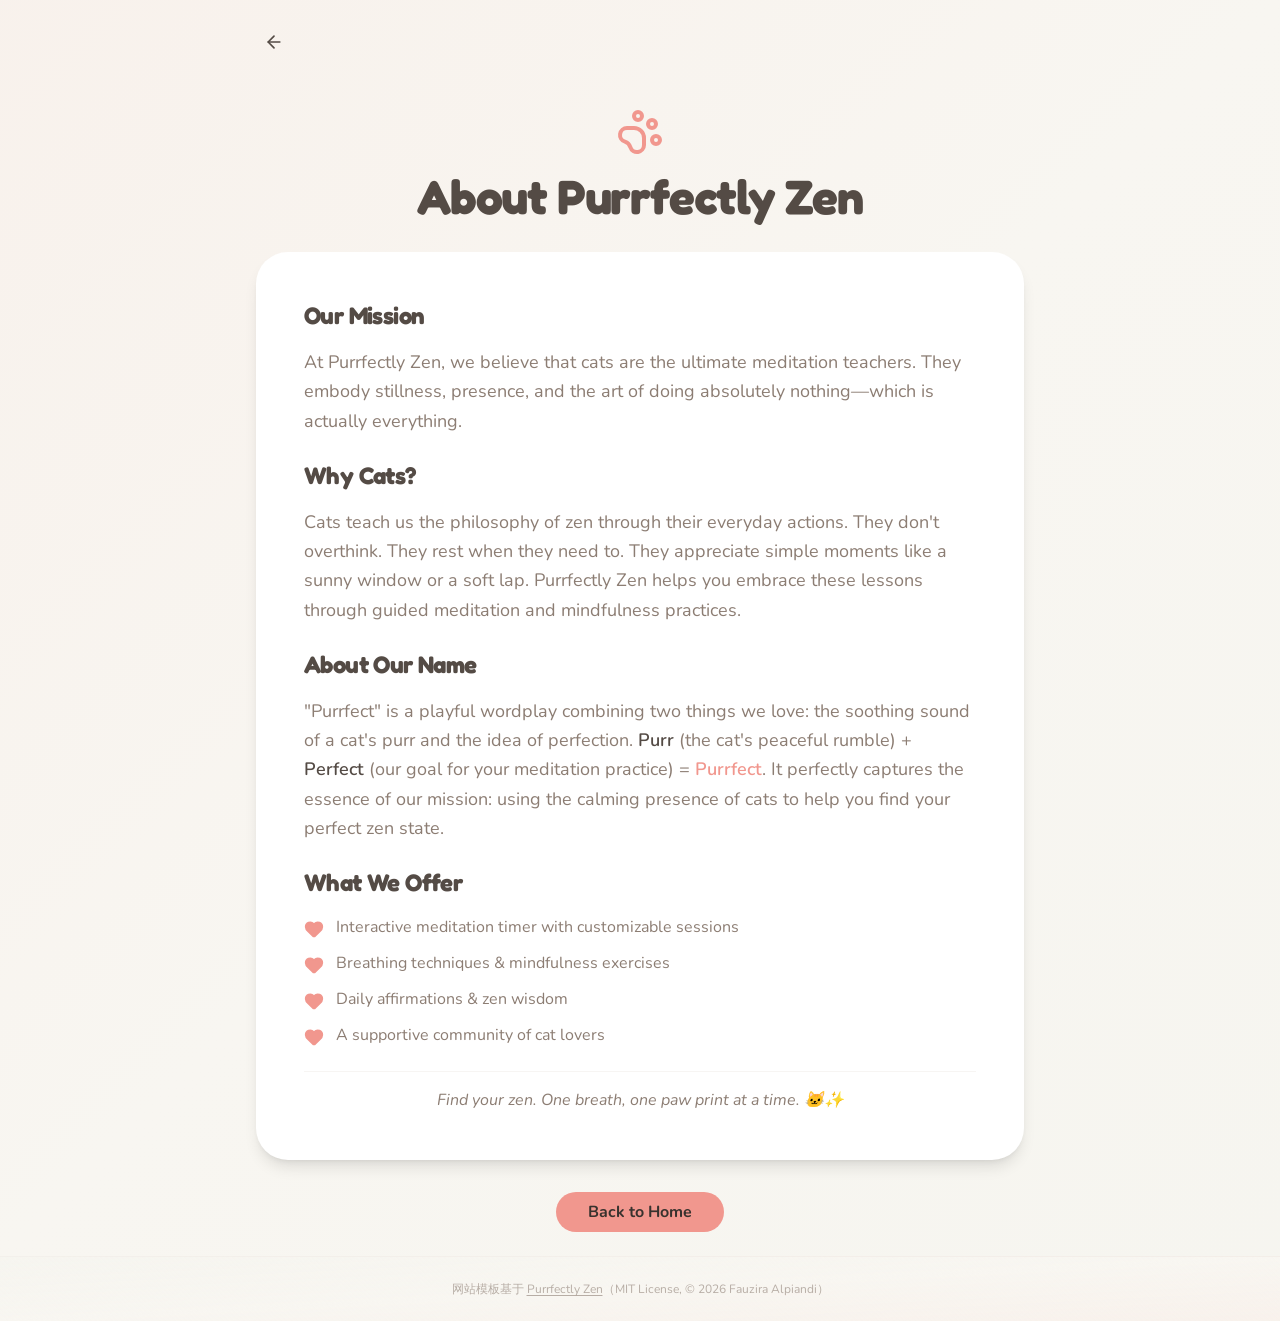
==== commit 80b90ef0: "add Purrfectly Zen template attribution to footers" ====
--- a/Loresis/about/index.html
+++ b/Loresis/about/index.html
@@ -1 +1 @@
-<!DOCTYPE html><html lang="zh-CN"> <head><meta charset="UTF-8"><meta name="viewport" content="width=device-width, initial-scale=1.0"><meta name="description" content="Learn about our mission to help you find peace through cat-inspired meditation. Discover the team behind Purrfectly Zen."><meta name="theme-color" content="#E8A598"><link rel="icon" type="image/png" href="/Loresis/icons/icon.png"><link rel="canonical" href="/about"><title>About Us - Purrfectly Zen</title><link rel="preconnect" href="https://fonts.googleapis.com"><link rel="preconnect" href="https://fonts.gstatic.com" crossorigin><link href="https://fonts.googleapis.com/css2?family=Fredoka:wght@300..700&family=Nunito:ital,wght@0,200..1000;1,200..1000&family=Patrick+Hand&family=ZCOOL+KuaiLe&display=swap" rel="stylesheet"><script type="application/ld+json">{"@context":"https://schema.org","@type":"WebApplication","name":"Purrfectly Zen","description":"Cat-inspired meditation and mindfulness application","applicationCategory":"HealthApplication","operatingSystem":"Web","offers":{"@type":"Offer","price":"0","priceCurrency":"USD"}}</script><link rel="stylesheet" href="/Loresis/_astro/about.DUybV3-E.css"></head> <body>  <style>astro-island,astro-slot,astro-static-slot{display:contents}</style><script>(()=>{var e=async t=>{await(await t())()};(self.Astro||(self.Astro={})).load=e;window.dispatchEvent(new Event("astro:load"));})();</script><script>(()=>{var A=Object.defineProperty;var g=(i,o,a)=>o in i?A(i,o,{enumerable:!0,configurable:!0,writable:!0,value:a}):i[o]=a;var d=(i,o,a)=>g(i,typeof o!="symbol"?o+"":o,a);{let i={0:t=>m(t),1:t=>a(t),2:t=>new RegExp(t),3:t=>new Date(t),4:t=>new Map(a(t)),5:t=>new Set(a(t)),6:t=>BigInt(t),7:t=>new URL(t),8:t=>new Uint8Array(t),9:t=>new Uint16Array(t),10:t=>new Uint32Array(t),11:t=>1/0*t},o=t=>{let[l,e]=t;return l in i?i[l](e):void 0},a=t=>t.map(o),m=t=>typeof t!="object"||t===null?t:Object.fromEntries(Object.entries(t).map(([l,e])=>[l,o(e)]));class y extends HTMLElement{constructor(){super(...arguments);d(this,"Component");d(this,"hydrator");d(this,"hydrate",async()=>{var b;if(!this.hydrator||!this.isConnected)return;let e=(b=this.parentElement)==null?void 0:b.closest("astro-island[ssr]");if(e){e.addEventListener("astro:hydrate",this.hydrate,{once:!0});return}let c=this.querySelectorAll("astro-slot"),n={},h=this.querySelectorAll("template[data-astro-template]");for(let r of h){let s=r.closest(this.tagName);s!=null&&s.isSameNode(this)&&(n[r.getAttribute("data-astro-template")||"default"]=r.innerHTML,r.remove())}for(let r of c){let s=r.closest(this.tagName);s!=null&&s.isSameNode(this)&&(n[r.getAttribute("name")||"default"]=r.innerHTML)}let p;try{p=this.hasAttribute("props")?m(JSON.parse(this.getAttribute("props"))):{}}catch(r){let s=this.getAttribute("component-url")||"<unknown>",v=this.getAttribute("component-export");throw v&&(s+=` (export ${v})`),console.error(`[hydrate] Error parsing props for component ${s}`,this.getAttribute("props"),r),r}let u;await this.hydrator(this)(this.Component,p,n,{client:this.getAttribute("client")}),this.removeAttribute("ssr"),this.dispatchEvent(new CustomEvent("astro:hydrate"))});d(this,"unmount",()=>{this.isConnected||this.dispatchEvent(new CustomEvent("astro:unmount"))})}disconnectedCallback(){document.removeEventListener("astro:after-swap",this.unmount),document.addEventListener("astro:after-swap",this.unmount,{once:!0})}connectedCallback(){if(!this.hasAttribute("await-children")||document.readyState==="interactive"||document.readyState==="complete")this.childrenConnectedCallback();else{let e=()=>{document.removeEventListener("DOMContentLoaded",e),c.disconnect(),this.childrenConnectedCallback()},c=new MutationObserver(()=>{var n;((n=this.lastChild)==null?void 0:n.nodeType)===Node.COMMENT_NODE&&this.lastChild.nodeValue==="astro:end"&&(this.lastChild.remove(),e())});c.observe(this,{childList:!0}),document.addEventListener("DOMContentLoaded",e)}}async childrenConnectedCallback(){let e=this.getAttribute("before-hydration-url");e&&await import(e),this.start()}async start(){let e=JSON.parse(this.getAttribute("opts")),c=this.getAttribute("client");if(Astro[c]===void 0){window.addEventListener(`astro:${c}`,()=>this.start(),{once:!0});return}try{await Astro[c](async()=>{let n=this.getAttribute("renderer-url"),[h,{default:p}]=await Promise.all([import(this.getAttribute("component-url")),n?import(n):()=>()=>{}]),u=this.getAttribute("component-export")||"default";if(!u.includes("."))this.Component=h[u];else{this.Component=h;for(let f of u.split("."))this.Component=this.Component[f]}return this.hydrator=p,this.hydrate},e,this)}catch(n){console.error(`[astro-island] Error hydrating ${this.getAttribute("component-url")}`,n)}}attributeChangedCallback(){this.hydrate()}}d(y,"observedAttributes",["props"]),customElements.get("astro-island")||customElements.define("astro-island",y)}})();</script><astro-island uid="Z5D4El" prefix="r1" component-url="/Loresis/_astro/AboutPage.BxQiS73M.js" component-export="default" renderer-url="/Loresis/_astro/client.BlZe1zq3.js" props="{}" ssr client="load" opts="{&quot;name&quot;:&quot;AboutPage&quot;,&quot;value&quot;:true}" await-children><div class="from-primary/5 via-background to-secondary/5 min-h-screen bg-gradient-to-br p-6"><div class="mx-auto max-w-3xl"><div class="mb-8" style="opacity:0;transform:translateY(-20px)"><a href="/"><button data-testid="button-back-about" class="hover:bg-secondary/20 mb-4 rounded-full p-2 transition-colors"><svg xmlns="http://www.w3.org/2000/svg" width="24" height="24" viewBox="0 0 24 24" fill="none" stroke="currentColor" stroke-width="2" stroke-linecap="round" stroke-linejoin="round" class="lucide lucide-arrow-left h-5 w-5" aria-hidden="true"><path d="m12 19-7-7 7-7"></path><path d="M19 12H5"></path></svg></button></a></div><div class="space-y-8" style="opacity:0;transform:translateY(20px)"><div class="space-y-4 text-center"><svg xmlns="http://www.w3.org/2000/svg" width="24" height="24" viewBox="0 0 24 24" fill="none" stroke="currentColor" stroke-width="2" stroke-linecap="round" stroke-linejoin="round" class="lucide lucide-paw-print text-primary mx-auto h-12 w-12" aria-hidden="true"><circle cx="11" cy="4" r="2"></circle><circle cx="18" cy="8" r="2"></circle><circle cx="20" cy="16" r="2"></circle><path d="M9 10a5 5 0 0 1 5 5v3.5a3.5 3.5 0 0 1-6.84 1.045Q6.52 17.48 4.46 16.84A3.5 3.5 0 0 1 5.5 10Z"></path></svg><h1 class="font-heading text-foreground text-4xl font-bold md:text-5xl">About Purrfectly Zen</h1></div><div class="bg-card rounded-[2rem] border-none shadow-lg"><div class="space-y-6 p-8 md:p-12"><div class="space-y-4"><h2 class="font-heading text-foreground text-2xl font-bold">Our Mission</h2><p class="text-muted-foreground text-lg leading-relaxed">At Purrfectly Zen, we believe that cats are the ultimate meditation teachers. They embody stillness, presence, and the art of doing absolutely nothing—which is actually everything.</p></div><div class="space-y-4"><h2 class="font-heading text-foreground text-2xl font-bold">Why Cats?</h2><p class="text-muted-foreground text-lg leading-relaxed">Cats teach us the philosophy of zen through their everyday actions. They don&#x27;t overthink. They rest when they need to. They appreciate simple moments like a sunny window or a soft lap. Purrfectly Zen helps you embrace these lessons through guided meditation and mindfulness practices.</p></div><div class="space-y-4"><h2 class="font-heading text-foreground text-2xl font-bold">About Our Name</h2><p class="text-muted-foreground text-lg leading-relaxed">&quot;Purrfect&quot; is a playful wordplay combining two things we love: the soothing sound of a cat&#x27;s purr and the idea of perfection.<!-- --> <span class="text-foreground font-semibold">Purr</span> <!-- -->(the cat&#x27;s peaceful rumble) +<!-- --> <span class="text-foreground font-semibold">Perfect</span> <!-- -->(our goal for your meditation practice) =<!-- --> <span class="text-primary font-semibold">Purrfect</span>. It perfectly captures the essence of our mission: using the calming presence of cats to help you find your perfect zen state.</p></div><div class="space-y-4"><h2 class="font-heading text-foreground text-2xl font-bold">What We Offer</h2><ul class="space-y-3"><li class="flex items-start gap-3"><svg xmlns="http://www.w3.org/2000/svg" width="24" height="24" viewBox="0 0 24 24" fill="none" stroke="currentColor" stroke-width="2" stroke-linecap="round" stroke-linejoin="round" class="lucide lucide-heart text-primary mt-1 h-5 w-5 flex-shrink-0 fill-current" aria-hidden="true"><path d="M2 9.5a5.5 5.5 0 0 1 9.591-3.676.56.56 0 0 0 .818 0A5.49 5.49 0 0 1 22 9.5c0 2.29-1.5 4-3 5.5l-5.492 5.313a2 2 0 0 1-3 .019L5 15c-1.5-1.5-3-3.2-3-5.5"></path></svg><span class="text-muted-foreground">Interactive meditation timer with customizable sessions</span></li><li class="flex items-start gap-3"><svg xmlns="http://www.w3.org/2000/svg" width="24" height="24" viewBox="0 0 24 24" fill="none" stroke="currentColor" stroke-width="2" stroke-linecap="round" stroke-linejoin="round" class="lucide lucide-heart text-primary mt-1 h-5 w-5 flex-shrink-0 fill-current" aria-hidden="true"><path d="M2 9.5a5.5 5.5 0 0 1 9.591-3.676.56.56 0 0 0 .818 0A5.49 5.49 0 0 1 22 9.5c0 2.29-1.5 4-3 5.5l-5.492 5.313a2 2 0 0 1-3 .019L5 15c-1.5-1.5-3-3.2-3-5.5"></path></svg><span class="text-muted-foreground">Breathing techniques &amp; mindfulness exercises</span></li><li class="flex items-start gap-3"><svg xmlns="http://www.w3.org/2000/svg" width="24" height="24" viewBox="0 0 24 24" fill="none" stroke="currentColor" stroke-width="2" stroke-linecap="round" stroke-linejoin="round" class="lucide lucide-heart text-primary mt-1 h-5 w-5 flex-shrink-0 fill-current" aria-hidden="true"><path d="M2 9.5a5.5 5.5 0 0 1 9.591-3.676.56.56 0 0 0 .818 0A5.49 5.49 0 0 1 22 9.5c0 2.29-1.5 4-3 5.5l-5.492 5.313a2 2 0 0 1-3 .019L5 15c-1.5-1.5-3-3.2-3-5.5"></path></svg><span class="text-muted-foreground">Daily affirmations &amp; zen wisdom</span></li><li class="flex items-start gap-3"><svg xmlns="http://www.w3.org/2000/svg" width="24" height="24" viewBox="0 0 24 24" fill="none" stroke="currentColor" stroke-width="2" stroke-linecap="round" stroke-linejoin="round" class="lucide lucide-heart text-primary mt-1 h-5 w-5 flex-shrink-0 fill-current" aria-hidden="true"><path d="M2 9.5a5.5 5.5 0 0 1 9.591-3.676.56.56 0 0 0 .818 0A5.49 5.49 0 0 1 22 9.5c0 2.29-1.5 4-3 5.5l-5.492 5.313a2 2 0 0 1-3 .019L5 15c-1.5-1.5-3-3.2-3-5.5"></path></svg><span class="text-muted-foreground">A supportive community of cat lovers</span></li></ul></div><div class="border-border/40 border-t pt-4"><p class="text-muted-foreground text-center italic">Find your zen. One breath, one paw print at a time. 🐱✨</p></div></div></div><div class="text-center"><a href="/"><button data-testid="button-back-home-about" class="bg-primary text-primary-foreground hover:bg-primary/90 rounded-full px-8 py-2 font-bold">Back to Home</button></a></div></div></div></div><!--astro:end--></astro-island>  </body></html>+<!DOCTYPE html><html lang="zh-CN"> <head><meta charset="UTF-8"><meta name="viewport" content="width=device-width, initial-scale=1.0"><meta name="description" content="Learn about our mission to help you find peace through cat-inspired meditation. Discover the team behind Purrfectly Zen."><meta name="theme-color" content="#E8A598"><link rel="icon" type="image/png" href="/Loresis/icons/icon.png"><link rel="canonical" href="/about"><title>About Us - Purrfectly Zen</title><link rel="preconnect" href="https://fonts.googleapis.com"><link rel="preconnect" href="https://fonts.gstatic.com" crossorigin><link href="https://fonts.googleapis.com/css2?family=Fredoka:wght@300..700&family=Nunito:ital,wght@0,200..1000;1,200..1000&family=Patrick+Hand&family=ZCOOL+KuaiLe&display=swap" rel="stylesheet"><script type="application/ld+json">{"@context":"https://schema.org","@type":"WebApplication","name":"Purrfectly Zen","description":"Cat-inspired meditation and mindfulness application","applicationCategory":"HealthApplication","operatingSystem":"Web","offers":{"@type":"Offer","price":"0","priceCurrency":"USD"}}</script><link rel="stylesheet" href="/Loresis/_astro/about.DUybV3-E.css"></head> <body>  <style>astro-island,astro-slot,astro-static-slot{display:contents}</style><script>(()=>{var e=async t=>{await(await t())()};(self.Astro||(self.Astro={})).load=e;window.dispatchEvent(new Event("astro:load"));})();</script><script>(()=>{var A=Object.defineProperty;var g=(i,o,a)=>o in i?A(i,o,{enumerable:!0,configurable:!0,writable:!0,value:a}):i[o]=a;var d=(i,o,a)=>g(i,typeof o!="symbol"?o+"":o,a);{let i={0:t=>m(t),1:t=>a(t),2:t=>new RegExp(t),3:t=>new Date(t),4:t=>new Map(a(t)),5:t=>new Set(a(t)),6:t=>BigInt(t),7:t=>new URL(t),8:t=>new Uint8Array(t),9:t=>new Uint16Array(t),10:t=>new Uint32Array(t),11:t=>1/0*t},o=t=>{let[l,e]=t;return l in i?i[l](e):void 0},a=t=>t.map(o),m=t=>typeof t!="object"||t===null?t:Object.fromEntries(Object.entries(t).map(([l,e])=>[l,o(e)]));class y extends HTMLElement{constructor(){super(...arguments);d(this,"Component");d(this,"hydrator");d(this,"hydrate",async()=>{var b;if(!this.hydrator||!this.isConnected)return;let e=(b=this.parentElement)==null?void 0:b.closest("astro-island[ssr]");if(e){e.addEventListener("astro:hydrate",this.hydrate,{once:!0});return}let c=this.querySelectorAll("astro-slot"),n={},h=this.querySelectorAll("template[data-astro-template]");for(let r of h){let s=r.closest(this.tagName);s!=null&&s.isSameNode(this)&&(n[r.getAttribute("data-astro-template")||"default"]=r.innerHTML,r.remove())}for(let r of c){let s=r.closest(this.tagName);s!=null&&s.isSameNode(this)&&(n[r.getAttribute("name")||"default"]=r.innerHTML)}let p;try{p=this.hasAttribute("props")?m(JSON.parse(this.getAttribute("props"))):{}}catch(r){let s=this.getAttribute("component-url")||"<unknown>",v=this.getAttribute("component-export");throw v&&(s+=` (export ${v})`),console.error(`[hydrate] Error parsing props for component ${s}`,this.getAttribute("props"),r),r}let u;await this.hydrator(this)(this.Component,p,n,{client:this.getAttribute("client")}),this.removeAttribute("ssr"),this.dispatchEvent(new CustomEvent("astro:hydrate"))});d(this,"unmount",()=>{this.isConnected||this.dispatchEvent(new CustomEvent("astro:unmount"))})}disconnectedCallback(){document.removeEventListener("astro:after-swap",this.unmount),document.addEventListener("astro:after-swap",this.unmount,{once:!0})}connectedCallback(){if(!this.hasAttribute("await-children")||document.readyState==="interactive"||document.readyState==="complete")this.childrenConnectedCallback();else{let e=()=>{document.removeEventListener("DOMContentLoaded",e),c.disconnect(),this.childrenConnectedCallback()},c=new MutationObserver(()=>{var n;((n=this.lastChild)==null?void 0:n.nodeType)===Node.COMMENT_NODE&&this.lastChild.nodeValue==="astro:end"&&(this.lastChild.remove(),e())});c.observe(this,{childList:!0}),document.addEventListener("DOMContentLoaded",e)}}async childrenConnectedCallback(){let e=this.getAttribute("before-hydration-url");e&&await import(e),this.start()}async start(){let e=JSON.parse(this.getAttribute("opts")),c=this.getAttribute("client");if(Astro[c]===void 0){window.addEventListener(`astro:${c}`,()=>this.start(),{once:!0});return}try{await Astro[c](async()=>{let n=this.getAttribute("renderer-url"),[h,{default:p}]=await Promise.all([import(this.getAttribute("component-url")),n?import(n):()=>()=>{}]),u=this.getAttribute("component-export")||"default";if(!u.includes("."))this.Component=h[u];else{this.Component=h;for(let f of u.split("."))this.Component=this.Component[f]}return this.hydrator=p,this.hydrate},e,this)}catch(n){console.error(`[astro-island] Error hydrating ${this.getAttribute("component-url")}`,n)}}attributeChangedCallback(){this.hydrate()}}d(y,"observedAttributes",["props"]),customElements.get("astro-island")||customElements.define("astro-island",y)}})();</script><astro-island uid="Z5D4El" prefix="r1" component-url="/Loresis/_astro/AboutPage.BxQiS73M.js" component-export="default" renderer-url="/Loresis/_astro/client.BlZe1zq3.js" props="{}" ssr client="load" opts="{&quot;name&quot;:&quot;AboutPage&quot;,&quot;value&quot;:true}" await-children><div class="from-primary/5 via-background to-secondary/5 min-h-screen bg-gradient-to-br p-6"><div class="mx-auto max-w-3xl"><div class="mb-8" style="opacity:0;transform:translateY(-20px)"><a href="/"><button data-testid="button-back-about" class="hover:bg-secondary/20 mb-4 rounded-full p-2 transition-colors"><svg xmlns="http://www.w3.org/2000/svg" width="24" height="24" viewBox="0 0 24 24" fill="none" stroke="currentColor" stroke-width="2" stroke-linecap="round" stroke-linejoin="round" class="lucide lucide-arrow-left h-5 w-5" aria-hidden="true"><path d="m12 19-7-7 7-7"></path><path d="M19 12H5"></path></svg></button></a></div><div class="space-y-8" style="opacity:0;transform:translateY(20px)"><div class="space-y-4 text-center"><svg xmlns="http://www.w3.org/2000/svg" width="24" height="24" viewBox="0 0 24 24" fill="none" stroke="currentColor" stroke-width="2" stroke-linecap="round" stroke-linejoin="round" class="lucide lucide-paw-print text-primary mx-auto h-12 w-12" aria-hidden="true"><circle cx="11" cy="4" r="2"></circle><circle cx="18" cy="8" r="2"></circle><circle cx="20" cy="16" r="2"></circle><path d="M9 10a5 5 0 0 1 5 5v3.5a3.5 3.5 0 0 1-6.84 1.045Q6.52 17.48 4.46 16.84A3.5 3.5 0 0 1 5.5 10Z"></path></svg><h1 class="font-heading text-foreground text-4xl font-bold md:text-5xl">About Purrfectly Zen</h1></div><div class="bg-card rounded-[2rem] border-none shadow-lg"><div class="space-y-6 p-8 md:p-12"><div class="space-y-4"><h2 class="font-heading text-foreground text-2xl font-bold">Our Mission</h2><p class="text-muted-foreground text-lg leading-relaxed">At Purrfectly Zen, we believe that cats are the ultimate meditation teachers. They embody stillness, presence, and the art of doing absolutely nothing—which is actually everything.</p></div><div class="space-y-4"><h2 class="font-heading text-foreground text-2xl font-bold">Why Cats?</h2><p class="text-muted-foreground text-lg leading-relaxed">Cats teach us the philosophy of zen through their everyday actions. They don&#x27;t overthink. They rest when they need to. They appreciate simple moments like a sunny window or a soft lap. Purrfectly Zen helps you embrace these lessons through guided meditation and mindfulness practices.</p></div><div class="space-y-4"><h2 class="font-heading text-foreground text-2xl font-bold">About Our Name</h2><p class="text-muted-foreground text-lg leading-relaxed">&quot;Purrfect&quot; is a playful wordplay combining two things we love: the soothing sound of a cat&#x27;s purr and the idea of perfection.<!-- --> <span class="text-foreground font-semibold">Purr</span> <!-- -->(the cat&#x27;s peaceful rumble) +<!-- --> <span class="text-foreground font-semibold">Perfect</span> <!-- -->(our goal for your meditation practice) =<!-- --> <span class="text-primary font-semibold">Purrfect</span>. It perfectly captures the essence of our mission: using the calming presence of cats to help you find your perfect zen state.</p></div><div class="space-y-4"><h2 class="font-heading text-foreground text-2xl font-bold">What We Offer</h2><ul class="space-y-3"><li class="flex items-start gap-3"><svg xmlns="http://www.w3.org/2000/svg" width="24" height="24" viewBox="0 0 24 24" fill="none" stroke="currentColor" stroke-width="2" stroke-linecap="round" stroke-linejoin="round" class="lucide lucide-heart text-primary mt-1 h-5 w-5 flex-shrink-0 fill-current" aria-hidden="true"><path d="M2 9.5a5.5 5.5 0 0 1 9.591-3.676.56.56 0 0 0 .818 0A5.49 5.49 0 0 1 22 9.5c0 2.29-1.5 4-3 5.5l-5.492 5.313a2 2 0 0 1-3 .019L5 15c-1.5-1.5-3-3.2-3-5.5"></path></svg><span class="text-muted-foreground">Interactive meditation timer with customizable sessions</span></li><li class="flex items-start gap-3"><svg xmlns="http://www.w3.org/2000/svg" width="24" height="24" viewBox="0 0 24 24" fill="none" stroke="currentColor" stroke-width="2" stroke-linecap="round" stroke-linejoin="round" class="lucide lucide-heart text-primary mt-1 h-5 w-5 flex-shrink-0 fill-current" aria-hidden="true"><path d="M2 9.5a5.5 5.5 0 0 1 9.591-3.676.56.56 0 0 0 .818 0A5.49 5.49 0 0 1 22 9.5c0 2.29-1.5 4-3 5.5l-5.492 5.313a2 2 0 0 1-3 .019L5 15c-1.5-1.5-3-3.2-3-5.5"></path></svg><span class="text-muted-foreground">Breathing techniques &amp; mindfulness exercises</span></li><li class="flex items-start gap-3"><svg xmlns="http://www.w3.org/2000/svg" width="24" height="24" viewBox="0 0 24 24" fill="none" stroke="currentColor" stroke-width="2" stroke-linecap="round" stroke-linejoin="round" class="lucide lucide-heart text-primary mt-1 h-5 w-5 flex-shrink-0 fill-current" aria-hidden="true"><path d="M2 9.5a5.5 5.5 0 0 1 9.591-3.676.56.56 0 0 0 .818 0A5.49 5.49 0 0 1 22 9.5c0 2.29-1.5 4-3 5.5l-5.492 5.313a2 2 0 0 1-3 .019L5 15c-1.5-1.5-3-3.2-3-5.5"></path></svg><span class="text-muted-foreground">Daily affirmations &amp; zen wisdom</span></li><li class="flex items-start gap-3"><svg xmlns="http://www.w3.org/2000/svg" width="24" height="24" viewBox="0 0 24 24" fill="none" stroke="currentColor" stroke-width="2" stroke-linecap="round" stroke-linejoin="round" class="lucide lucide-heart text-primary mt-1 h-5 w-5 flex-shrink-0 fill-current" aria-hidden="true"><path d="M2 9.5a5.5 5.5 0 0 1 9.591-3.676.56.56 0 0 0 .818 0A5.49 5.49 0 0 1 22 9.5c0 2.29-1.5 4-3 5.5l-5.492 5.313a2 2 0 0 1-3 .019L5 15c-1.5-1.5-3-3.2-3-5.5"></path></svg><span class="text-muted-foreground">A supportive community of cat lovers</span></li></ul></div><div class="border-border/40 border-t pt-4"><p class="text-muted-foreground text-center italic">Find your zen. One breath, one paw print at a time. 🐱✨</p></div></div></div><div class="text-center"><a href="/"><button data-testid="button-back-home-about" class="bg-primary text-primary-foreground hover:bg-primary/90 rounded-full px-8 py-2 font-bold">Back to Home</button></a></div></div></div></div><!--astro:end--></astro-island>  <footer class="from-secondary/5 via-background to-primary/5 border-border/40 relative border-t bg-gradient-to-br px-6 py-6"><p class="text-muted-foreground/60 mx-auto max-w-7xl text-center text-xs">网站模板基于 <a href="https://github.com/fauziralpiandi/purrfectly-zen-astro" target="_blank" rel="noopener noreferrer" style="text-decoration:underline;text-underline-offset:2px">Purrfectly Zen</a>（MIT License, © 2026 Fauzira Alpiandi）</p></footer></body></html>
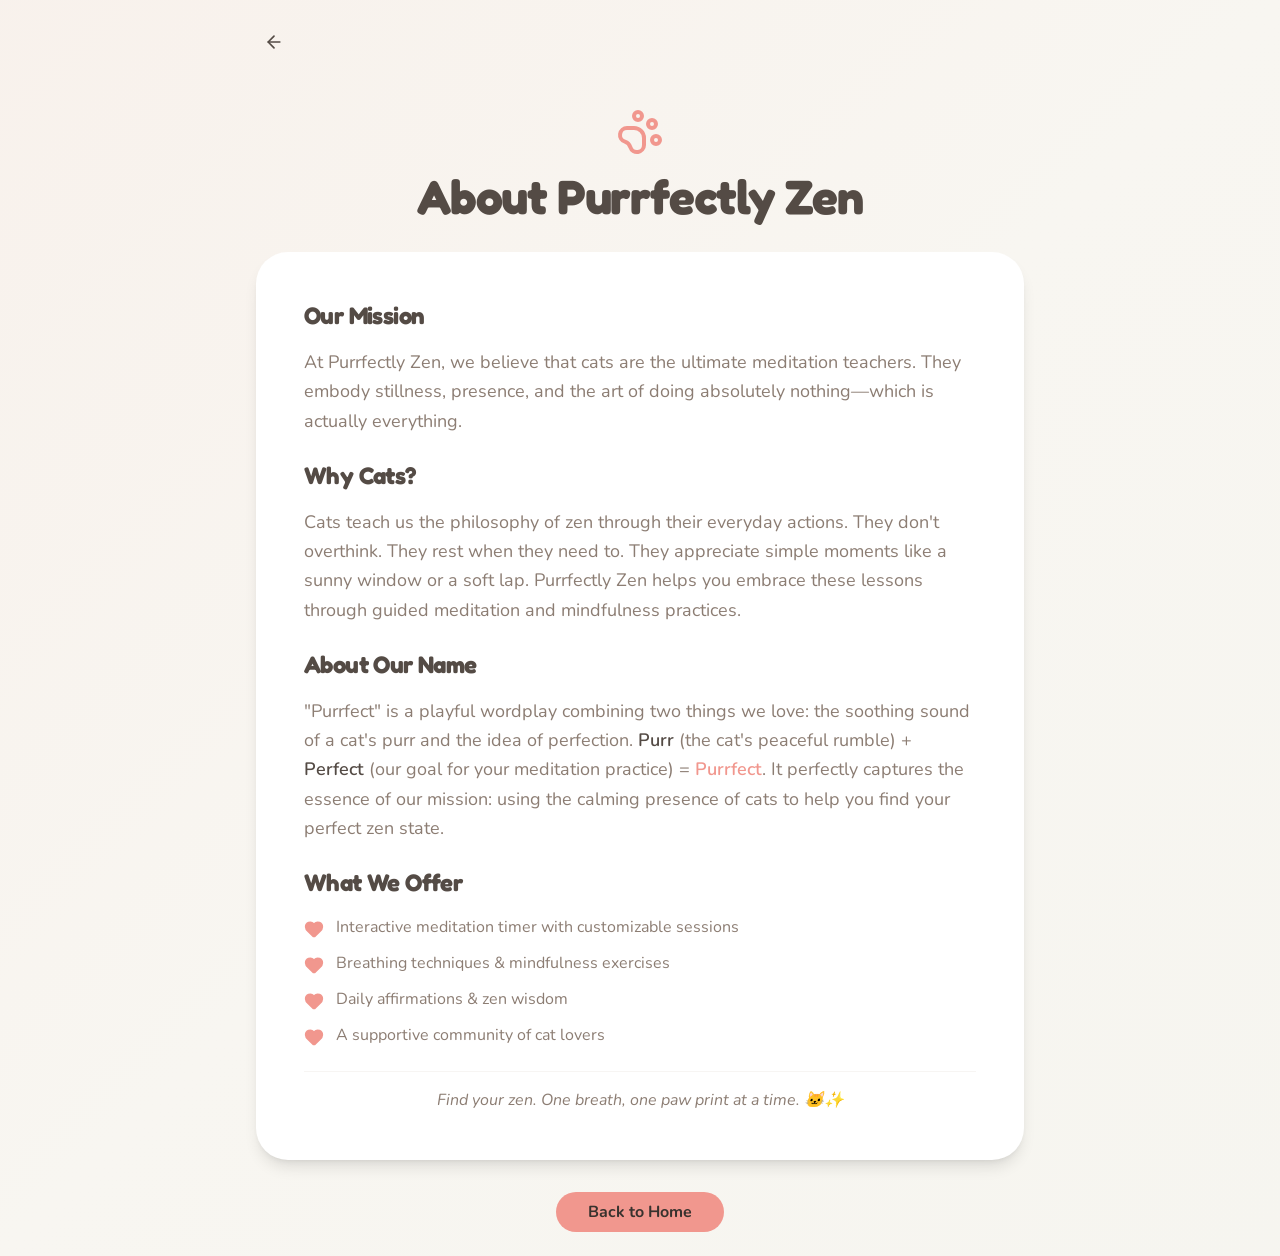
==== commit 8716d84c: "feat: 新增更新日志页面（v0.1.4）与手册顶栏入口" ====
--- a/Loresis/about/index.html
+++ b/Loresis/about/index.html
@@ -1 +1 @@
-<!DOCTYPE html><html lang="zh-CN"> <head><meta charset="UTF-8"><meta name="viewport" content="width=device-width, initial-scale=1.0"><meta name="description" content="Learn about our mission to help you find peace through cat-inspired meditation. Discover the team behind Purrfectly Zen."><meta name="theme-color" content="#E8A598"><link rel="icon" type="image/png" href="/Loresis/icons/icon.png"><link rel="canonical" href="/about"><title>About Us - Purrfectly Zen</title><link rel="preconnect" href="https://fonts.googleapis.com"><link rel="preconnect" href="https://fonts.gstatic.com" crossorigin><link href="https://fonts.googleapis.com/css2?family=Fredoka:wght@300..700&family=Nunito:ital,wght@0,200..1000;1,200..1000&family=Patrick+Hand&family=ZCOOL+KuaiLe&display=swap" rel="stylesheet"><script type="application/ld+json">{"@context":"https://schema.org","@type":"WebApplication","name":"Purrfectly Zen","description":"Cat-inspired meditation and mindfulness application","applicationCategory":"HealthApplication","operatingSystem":"Web","offers":{"@type":"Offer","price":"0","priceCurrency":"USD"}}</script><link rel="stylesheet" href="/Loresis/_astro/about.DUybV3-E.css"></head> <body>  <style>astro-island,astro-slot,astro-static-slot{display:contents}</style><script>(()=>{var e=async t=>{await(await t())()};(self.Astro||(self.Astro={})).load=e;window.dispatchEvent(new Event("astro:load"));})();</script><script>(()=>{var A=Object.defineProperty;var g=(i,o,a)=>o in i?A(i,o,{enumerable:!0,configurable:!0,writable:!0,value:a}):i[o]=a;var d=(i,o,a)=>g(i,typeof o!="symbol"?o+"":o,a);{let i={0:t=>m(t),1:t=>a(t),2:t=>new RegExp(t),3:t=>new Date(t),4:t=>new Map(a(t)),5:t=>new Set(a(t)),6:t=>BigInt(t),7:t=>new URL(t),8:t=>new Uint8Array(t),9:t=>new Uint16Array(t),10:t=>new Uint32Array(t),11:t=>1/0*t},o=t=>{let[l,e]=t;return l in i?i[l](e):void 0},a=t=>t.map(o),m=t=>typeof t!="object"||t===null?t:Object.fromEntries(Object.entries(t).map(([l,e])=>[l,o(e)]));class y extends HTMLElement{constructor(){super(...arguments);d(this,"Component");d(this,"hydrator");d(this,"hydrate",async()=>{var b;if(!this.hydrator||!this.isConnected)return;let e=(b=this.parentElement)==null?void 0:b.closest("astro-island[ssr]");if(e){e.addEventListener("astro:hydrate",this.hydrate,{once:!0});return}let c=this.querySelectorAll("astro-slot"),n={},h=this.querySelectorAll("template[data-astro-template]");for(let r of h){let s=r.closest(this.tagName);s!=null&&s.isSameNode(this)&&(n[r.getAttribute("data-astro-template")||"default"]=r.innerHTML,r.remove())}for(let r of c){let s=r.closest(this.tagName);s!=null&&s.isSameNode(this)&&(n[r.getAttribute("name")||"default"]=r.innerHTML)}let p;try{p=this.hasAttribute("props")?m(JSON.parse(this.getAttribute("props"))):{}}catch(r){let s=this.getAttribute("component-url")||"<unknown>",v=this.getAttribute("component-export");throw v&&(s+=` (export ${v})`),console.error(`[hydrate] Error parsing props for component ${s}`,this.getAttribute("props"),r),r}let u;await this.hydrator(this)(this.Component,p,n,{client:this.getAttribute("client")}),this.removeAttribute("ssr"),this.dispatchEvent(new CustomEvent("astro:hydrate"))});d(this,"unmount",()=>{this.isConnected||this.dispatchEvent(new CustomEvent("astro:unmount"))})}disconnectedCallback(){document.removeEventListener("astro:after-swap",this.unmount),document.addEventListener("astro:after-swap",this.unmount,{once:!0})}connectedCallback(){if(!this.hasAttribute("await-children")||document.readyState==="interactive"||document.readyState==="complete")this.childrenConnectedCallback();else{let e=()=>{document.removeEventListener("DOMContentLoaded",e),c.disconnect(),this.childrenConnectedCallback()},c=new MutationObserver(()=>{var n;((n=this.lastChild)==null?void 0:n.nodeType)===Node.COMMENT_NODE&&this.lastChild.nodeValue==="astro:end"&&(this.lastChild.remove(),e())});c.observe(this,{childList:!0}),document.addEventListener("DOMContentLoaded",e)}}async childrenConnectedCallback(){let e=this.getAttribute("before-hydration-url");e&&await import(e),this.start()}async start(){let e=JSON.parse(this.getAttribute("opts")),c=this.getAttribute("client");if(Astro[c]===void 0){window.addEventListener(`astro:${c}`,()=>this.start(),{once:!0});return}try{await Astro[c](async()=>{let n=this.getAttribute("renderer-url"),[h,{default:p}]=await Promise.all([import(this.getAttribute("component-url")),n?import(n):()=>()=>{}]),u=this.getAttribute("component-export")||"default";if(!u.includes("."))this.Component=h[u];else{this.Component=h;for(let f of u.split("."))this.Component=this.Component[f]}return this.hydrator=p,this.hydrate},e,this)}catch(n){console.error(`[astro-island] Error hydrating ${this.getAttribute("component-url")}`,n)}}attributeChangedCallback(){this.hydrate()}}d(y,"observedAttributes",["props"]),customElements.get("astro-island")||customElements.define("astro-island",y)}})();</script><astro-island uid="Z5D4El" prefix="r1" component-url="/Loresis/_astro/AboutPage.BxQiS73M.js" component-export="default" renderer-url="/Loresis/_astro/client.BlZe1zq3.js" props="{}" ssr client="load" opts="{&quot;name&quot;:&quot;AboutPage&quot;,&quot;value&quot;:true}" await-children><div class="from-primary/5 via-background to-secondary/5 min-h-screen bg-gradient-to-br p-6"><div class="mx-auto max-w-3xl"><div class="mb-8" style="opacity:0;transform:translateY(-20px)"><a href="/"><button data-testid="button-back-about" class="hover:bg-secondary/20 mb-4 rounded-full p-2 transition-colors"><svg xmlns="http://www.w3.org/2000/svg" width="24" height="24" viewBox="0 0 24 24" fill="none" stroke="currentColor" stroke-width="2" stroke-linecap="round" stroke-linejoin="round" class="lucide lucide-arrow-left h-5 w-5" aria-hidden="true"><path d="m12 19-7-7 7-7"></path><path d="M19 12H5"></path></svg></button></a></div><div class="space-y-8" style="opacity:0;transform:translateY(20px)"><div class="space-y-4 text-center"><svg xmlns="http://www.w3.org/2000/svg" width="24" height="24" viewBox="0 0 24 24" fill="none" stroke="currentColor" stroke-width="2" stroke-linecap="round" stroke-linejoin="round" class="lucide lucide-paw-print text-primary mx-auto h-12 w-12" aria-hidden="true"><circle cx="11" cy="4" r="2"></circle><circle cx="18" cy="8" r="2"></circle><circle cx="20" cy="16" r="2"></circle><path d="M9 10a5 5 0 0 1 5 5v3.5a3.5 3.5 0 0 1-6.84 1.045Q6.52 17.48 4.46 16.84A3.5 3.5 0 0 1 5.5 10Z"></path></svg><h1 class="font-heading text-foreground text-4xl font-bold md:text-5xl">About Purrfectly Zen</h1></div><div class="bg-card rounded-[2rem] border-none shadow-lg"><div class="space-y-6 p-8 md:p-12"><div class="space-y-4"><h2 class="font-heading text-foreground text-2xl font-bold">Our Mission</h2><p class="text-muted-foreground text-lg leading-relaxed">At Purrfectly Zen, we believe that cats are the ultimate meditation teachers. They embody stillness, presence, and the art of doing absolutely nothing—which is actually everything.</p></div><div class="space-y-4"><h2 class="font-heading text-foreground text-2xl font-bold">Why Cats?</h2><p class="text-muted-foreground text-lg leading-relaxed">Cats teach us the philosophy of zen through their everyday actions. They don&#x27;t overthink. They rest when they need to. They appreciate simple moments like a sunny window or a soft lap. Purrfectly Zen helps you embrace these lessons through guided meditation and mindfulness practices.</p></div><div class="space-y-4"><h2 class="font-heading text-foreground text-2xl font-bold">About Our Name</h2><p class="text-muted-foreground text-lg leading-relaxed">&quot;Purrfect&quot; is a playful wordplay combining two things we love: the soothing sound of a cat&#x27;s purr and the idea of perfection.<!-- --> <span class="text-foreground font-semibold">Purr</span> <!-- -->(the cat&#x27;s peaceful rumble) +<!-- --> <span class="text-foreground font-semibold">Perfect</span> <!-- -->(our goal for your meditation practice) =<!-- --> <span class="text-primary font-semibold">Purrfect</span>. It perfectly captures the essence of our mission: using the calming presence of cats to help you find your perfect zen state.</p></div><div class="space-y-4"><h2 class="font-heading text-foreground text-2xl font-bold">What We Offer</h2><ul class="space-y-3"><li class="flex items-start gap-3"><svg xmlns="http://www.w3.org/2000/svg" width="24" height="24" viewBox="0 0 24 24" fill="none" stroke="currentColor" stroke-width="2" stroke-linecap="round" stroke-linejoin="round" class="lucide lucide-heart text-primary mt-1 h-5 w-5 flex-shrink-0 fill-current" aria-hidden="true"><path d="M2 9.5a5.5 5.5 0 0 1 9.591-3.676.56.56 0 0 0 .818 0A5.49 5.49 0 0 1 22 9.5c0 2.29-1.5 4-3 5.5l-5.492 5.313a2 2 0 0 1-3 .019L5 15c-1.5-1.5-3-3.2-3-5.5"></path></svg><span class="text-muted-foreground">Interactive meditation timer with customizable sessions</span></li><li class="flex items-start gap-3"><svg xmlns="http://www.w3.org/2000/svg" width="24" height="24" viewBox="0 0 24 24" fill="none" stroke="currentColor" stroke-width="2" stroke-linecap="round" stroke-linejoin="round" class="lucide lucide-heart text-primary mt-1 h-5 w-5 flex-shrink-0 fill-current" aria-hidden="true"><path d="M2 9.5a5.5 5.5 0 0 1 9.591-3.676.56.56 0 0 0 .818 0A5.49 5.49 0 0 1 22 9.5c0 2.29-1.5 4-3 5.5l-5.492 5.313a2 2 0 0 1-3 .019L5 15c-1.5-1.5-3-3.2-3-5.5"></path></svg><span class="text-muted-foreground">Breathing techniques &amp; mindfulness exercises</span></li><li class="flex items-start gap-3"><svg xmlns="http://www.w3.org/2000/svg" width="24" height="24" viewBox="0 0 24 24" fill="none" stroke="currentColor" stroke-width="2" stroke-linecap="round" stroke-linejoin="round" class="lucide lucide-heart text-primary mt-1 h-5 w-5 flex-shrink-0 fill-current" aria-hidden="true"><path d="M2 9.5a5.5 5.5 0 0 1 9.591-3.676.56.56 0 0 0 .818 0A5.49 5.49 0 0 1 22 9.5c0 2.29-1.5 4-3 5.5l-5.492 5.313a2 2 0 0 1-3 .019L5 15c-1.5-1.5-3-3.2-3-5.5"></path></svg><span class="text-muted-foreground">Daily affirmations &amp; zen wisdom</span></li><li class="flex items-start gap-3"><svg xmlns="http://www.w3.org/2000/svg" width="24" height="24" viewBox="0 0 24 24" fill="none" stroke="currentColor" stroke-width="2" stroke-linecap="round" stroke-linejoin="round" class="lucide lucide-heart text-primary mt-1 h-5 w-5 flex-shrink-0 fill-current" aria-hidden="true"><path d="M2 9.5a5.5 5.5 0 0 1 9.591-3.676.56.56 0 0 0 .818 0A5.49 5.49 0 0 1 22 9.5c0 2.29-1.5 4-3 5.5l-5.492 5.313a2 2 0 0 1-3 .019L5 15c-1.5-1.5-3-3.2-3-5.5"></path></svg><span class="text-muted-foreground">A supportive community of cat lovers</span></li></ul></div><div class="border-border/40 border-t pt-4"><p class="text-muted-foreground text-center italic">Find your zen. One breath, one paw print at a time. 🐱✨</p></div></div></div><div class="text-center"><a href="/"><button data-testid="button-back-home-about" class="bg-primary text-primary-foreground hover:bg-primary/90 rounded-full px-8 py-2 font-bold">Back to Home</button></a></div></div></div></div><!--astro:end--></astro-island>  <footer class="from-secondary/5 via-background to-primary/5 border-border/40 relative border-t bg-gradient-to-br px-6 py-6"><p class="text-muted-foreground/60 mx-auto max-w-7xl text-center text-xs">网站模板基于 <a href="https://github.com/fauziralpiandi/purrfectly-zen-astro" target="_blank" rel="noopener noreferrer" style="text-decoration:underline;text-underline-offset:2px">Purrfectly Zen</a>（MIT License, © 2026 Fauzira Alpiandi）</p></footer></body></html>+<!DOCTYPE html><html lang="zh-CN"> <head><meta charset="UTF-8"><meta name="viewport" content="width=device-width, initial-scale=1.0"><meta name="description" content="Learn about our mission to help you find peace through cat-inspired meditation. Discover the team behind Purrfectly Zen."><meta name="theme-color" content="#E8A598"><link rel="icon" type="image/png" href="/Loresis/icons/icon.png"><link rel="canonical" href="/about"><title>About Us - Purrfectly Zen</title><link rel="preconnect" href="https://fonts.googleapis.com"><link rel="preconnect" href="https://fonts.gstatic.com" crossorigin><link href="https://fonts.googleapis.com/css2?family=Fredoka:wght@300..700&family=Nunito:ital,wght@0,200..1000;1,200..1000&family=Patrick+Hand&family=ZCOOL+KuaiLe&display=swap" rel="stylesheet"><script type="application/ld+json">{"@context":"https://schema.org","@type":"WebApplication","name":"Purrfectly Zen","description":"Cat-inspired meditation and mindfulness application","applicationCategory":"HealthApplication","operatingSystem":"Web","offers":{"@type":"Offer","price":"0","priceCurrency":"USD"}}</script><link rel="stylesheet" href="/Loresis/_astro/about.D2nARhFu.css"></head> <body>  <style>astro-island,astro-slot,astro-static-slot{display:contents}</style><script>(()=>{var e=async t=>{await(await t())()};(self.Astro||(self.Astro={})).load=e;window.dispatchEvent(new Event("astro:load"));})();</script><script>(()=>{var A=Object.defineProperty;var g=(i,o,a)=>o in i?A(i,o,{enumerable:!0,configurable:!0,writable:!0,value:a}):i[o]=a;var d=(i,o,a)=>g(i,typeof o!="symbol"?o+"":o,a);{let i={0:t=>m(t),1:t=>a(t),2:t=>new RegExp(t),3:t=>new Date(t),4:t=>new Map(a(t)),5:t=>new Set(a(t)),6:t=>BigInt(t),7:t=>new URL(t),8:t=>new Uint8Array(t),9:t=>new Uint16Array(t),10:t=>new Uint32Array(t),11:t=>1/0*t},o=t=>{let[l,e]=t;return l in i?i[l](e):void 0},a=t=>t.map(o),m=t=>typeof t!="object"||t===null?t:Object.fromEntries(Object.entries(t).map(([l,e])=>[l,o(e)]));class y extends HTMLElement{constructor(){super(...arguments);d(this,"Component");d(this,"hydrator");d(this,"hydrate",async()=>{var b;if(!this.hydrator||!this.isConnected)return;let e=(b=this.parentElement)==null?void 0:b.closest("astro-island[ssr]");if(e){e.addEventListener("astro:hydrate",this.hydrate,{once:!0});return}let c=this.querySelectorAll("astro-slot"),n={},h=this.querySelectorAll("template[data-astro-template]");for(let r of h){let s=r.closest(this.tagName);s!=null&&s.isSameNode(this)&&(n[r.getAttribute("data-astro-template")||"default"]=r.innerHTML,r.remove())}for(let r of c){let s=r.closest(this.tagName);s!=null&&s.isSameNode(this)&&(n[r.getAttribute("name")||"default"]=r.innerHTML)}let p;try{p=this.hasAttribute("props")?m(JSON.parse(this.getAttribute("props"))):{}}catch(r){let s=this.getAttribute("component-url")||"<unknown>",v=this.getAttribute("component-export");throw v&&(s+=` (export ${v})`),console.error(`[hydrate] Error parsing props for component ${s}`,this.getAttribute("props"),r),r}let u;await this.hydrator(this)(this.Component,p,n,{client:this.getAttribute("client")}),this.removeAttribute("ssr"),this.dispatchEvent(new CustomEvent("astro:hydrate"))});d(this,"unmount",()=>{this.isConnected||this.dispatchEvent(new CustomEvent("astro:unmount"))})}disconnectedCallback(){document.removeEventListener("astro:after-swap",this.unmount),document.addEventListener("astro:after-swap",this.unmount,{once:!0})}connectedCallback(){if(!this.hasAttribute("await-children")||document.readyState==="interactive"||document.readyState==="complete")this.childrenConnectedCallback();else{let e=()=>{document.removeEventListener("DOMContentLoaded",e),c.disconnect(),this.childrenConnectedCallback()},c=new MutationObserver(()=>{var n;((n=this.lastChild)==null?void 0:n.nodeType)===Node.COMMENT_NODE&&this.lastChild.nodeValue==="astro:end"&&(this.lastChild.remove(),e())});c.observe(this,{childList:!0}),document.addEventListener("DOMContentLoaded",e)}}async childrenConnectedCallback(){let e=this.getAttribute("before-hydration-url");e&&await import(e),this.start()}async start(){let e=JSON.parse(this.getAttribute("opts")),c=this.getAttribute("client");if(Astro[c]===void 0){window.addEventListener(`astro:${c}`,()=>this.start(),{once:!0});return}try{await Astro[c](async()=>{let n=this.getAttribute("renderer-url"),[h,{default:p}]=await Promise.all([import(this.getAttribute("component-url")),n?import(n):()=>()=>{}]),u=this.getAttribute("component-export")||"default";if(!u.includes("."))this.Component=h[u];else{this.Component=h;for(let f of u.split("."))this.Component=this.Component[f]}return this.hydrator=p,this.hydrate},e,this)}catch(n){console.error(`[astro-island] Error hydrating ${this.getAttribute("component-url")}`,n)}}attributeChangedCallback(){this.hydrate()}}d(y,"observedAttributes",["props"]),customElements.get("astro-island")||customElements.define("astro-island",y)}})();</script><astro-island uid="ZRLycL" prefix="r1" component-url="/Loresis/_astro/AboutPage.BxQiS73M.js" component-export="default" renderer-url="/Loresis/_astro/client.BlZe1zq3.js" props="{}" ssr client="load" opts="{&quot;name&quot;:&quot;AboutPage&quot;,&quot;value&quot;:true}" await-children><div class="from-primary/5 via-background to-secondary/5 min-h-screen bg-gradient-to-br p-6"><div class="mx-auto max-w-3xl"><div class="mb-8" style="opacity:0;transform:translateY(-20px)"><a href="/"><button data-testid="button-back-about" class="hover:bg-secondary/20 mb-4 rounded-full p-2 transition-colors"><svg xmlns="http://www.w3.org/2000/svg" width="24" height="24" viewBox="0 0 24 24" fill="none" stroke="currentColor" stroke-width="2" stroke-linecap="round" stroke-linejoin="round" class="lucide lucide-arrow-left h-5 w-5" aria-hidden="true"><path d="m12 19-7-7 7-7"></path><path d="M19 12H5"></path></svg></button></a></div><div class="space-y-8" style="opacity:0;transform:translateY(20px)"><div class="space-y-4 text-center"><svg xmlns="http://www.w3.org/2000/svg" width="24" height="24" viewBox="0 0 24 24" fill="none" stroke="currentColor" stroke-width="2" stroke-linecap="round" stroke-linejoin="round" class="lucide lucide-paw-print text-primary mx-auto h-12 w-12" aria-hidden="true"><circle cx="11" cy="4" r="2"></circle><circle cx="18" cy="8" r="2"></circle><circle cx="20" cy="16" r="2"></circle><path d="M9 10a5 5 0 0 1 5 5v3.5a3.5 3.5 0 0 1-6.84 1.045Q6.52 17.48 4.46 16.84A3.5 3.5 0 0 1 5.5 10Z"></path></svg><h1 class="font-heading text-foreground text-4xl font-bold md:text-5xl">About Purrfectly Zen</h1></div><div class="bg-card rounded-[2rem] border-none shadow-lg"><div class="space-y-6 p-8 md:p-12"><div class="space-y-4"><h2 class="font-heading text-foreground text-2xl font-bold">Our Mission</h2><p class="text-muted-foreground text-lg leading-relaxed">At Purrfectly Zen, we believe that cats are the ultimate meditation teachers. They embody stillness, presence, and the art of doing absolutely nothing—which is actually everything.</p></div><div class="space-y-4"><h2 class="font-heading text-foreground text-2xl font-bold">Why Cats?</h2><p class="text-muted-foreground text-lg leading-relaxed">Cats teach us the philosophy of zen through their everyday actions. They don&#x27;t overthink. They rest when they need to. They appreciate simple moments like a sunny window or a soft lap. Purrfectly Zen helps you embrace these lessons through guided meditation and mindfulness practices.</p></div><div class="space-y-4"><h2 class="font-heading text-foreground text-2xl font-bold">About Our Name</h2><p class="text-muted-foreground text-lg leading-relaxed">&quot;Purrfect&quot; is a playful wordplay combining two things we love: the soothing sound of a cat&#x27;s purr and the idea of perfection.<!-- --> <span class="text-foreground font-semibold">Purr</span> <!-- -->(the cat&#x27;s peaceful rumble) +<!-- --> <span class="text-foreground font-semibold">Perfect</span> <!-- -->(our goal for your meditation practice) =<!-- --> <span class="text-primary font-semibold">Purrfect</span>. It perfectly captures the essence of our mission: using the calming presence of cats to help you find your perfect zen state.</p></div><div class="space-y-4"><h2 class="font-heading text-foreground text-2xl font-bold">What We Offer</h2><ul class="space-y-3"><li class="flex items-start gap-3"><svg xmlns="http://www.w3.org/2000/svg" width="24" height="24" viewBox="0 0 24 24" fill="none" stroke="currentColor" stroke-width="2" stroke-linecap="round" stroke-linejoin="round" class="lucide lucide-heart text-primary mt-1 h-5 w-5 flex-shrink-0 fill-current" aria-hidden="true"><path d="M2 9.5a5.5 5.5 0 0 1 9.591-3.676.56.56 0 0 0 .818 0A5.49 5.49 0 0 1 22 9.5c0 2.29-1.5 4-3 5.5l-5.492 5.313a2 2 0 0 1-3 .019L5 15c-1.5-1.5-3-3.2-3-5.5"></path></svg><span class="text-muted-foreground">Interactive meditation timer with customizable sessions</span></li><li class="flex items-start gap-3"><svg xmlns="http://www.w3.org/2000/svg" width="24" height="24" viewBox="0 0 24 24" fill="none" stroke="currentColor" stroke-width="2" stroke-linecap="round" stroke-linejoin="round" class="lucide lucide-heart text-primary mt-1 h-5 w-5 flex-shrink-0 fill-current" aria-hidden="true"><path d="M2 9.5a5.5 5.5 0 0 1 9.591-3.676.56.56 0 0 0 .818 0A5.49 5.49 0 0 1 22 9.5c0 2.29-1.5 4-3 5.5l-5.492 5.313a2 2 0 0 1-3 .019L5 15c-1.5-1.5-3-3.2-3-5.5"></path></svg><span class="text-muted-foreground">Breathing techniques &amp; mindfulness exercises</span></li><li class="flex items-start gap-3"><svg xmlns="http://www.w3.org/2000/svg" width="24" height="24" viewBox="0 0 24 24" fill="none" stroke="currentColor" stroke-width="2" stroke-linecap="round" stroke-linejoin="round" class="lucide lucide-heart text-primary mt-1 h-5 w-5 flex-shrink-0 fill-current" aria-hidden="true"><path d="M2 9.5a5.5 5.5 0 0 1 9.591-3.676.56.56 0 0 0 .818 0A5.49 5.49 0 0 1 22 9.5c0 2.29-1.5 4-3 5.5l-5.492 5.313a2 2 0 0 1-3 .019L5 15c-1.5-1.5-3-3.2-3-5.5"></path></svg><span class="text-muted-foreground">Daily affirmations &amp; zen wisdom</span></li><li class="flex items-start gap-3"><svg xmlns="http://www.w3.org/2000/svg" width="24" height="24" viewBox="0 0 24 24" fill="none" stroke="currentColor" stroke-width="2" stroke-linecap="round" stroke-linejoin="round" class="lucide lucide-heart text-primary mt-1 h-5 w-5 flex-shrink-0 fill-current" aria-hidden="true"><path d="M2 9.5a5.5 5.5 0 0 1 9.591-3.676.56.56 0 0 0 .818 0A5.49 5.49 0 0 1 22 9.5c0 2.29-1.5 4-3 5.5l-5.492 5.313a2 2 0 0 1-3 .019L5 15c-1.5-1.5-3-3.2-3-5.5"></path></svg><span class="text-muted-foreground">A supportive community of cat lovers</span></li></ul></div><div class="border-border/40 border-t pt-4"><p class="text-muted-foreground text-center italic">Find your zen. One breath, one paw print at a time. 🐱✨</p></div></div></div><div class="text-center"><a href="/"><button data-testid="button-back-home-about" class="bg-primary text-primary-foreground hover:bg-primary/90 rounded-full px-8 py-2 font-bold">Back to Home</button></a></div></div></div></div><!--astro:end--></astro-island>  </body></html>
--- a/Loresis/_astro/about.D2nARhFu.css
+++ b/Loresis/_astro/about.D2nARhFu.css
@@ -0,0 +1 @@
+/*! tailwindcss v4.3.3 | MIT License | https://tailwindcss.com */@layer properties{@supports (((-webkit-hyphens:none)) and (not (margin-trim:inline))) or ((-moz-orient:inline) and (not (color:rgb(from red r g b)))){*,:before,:after,::backdrop{--tw-translate-x:0;--tw-translate-y:0;--tw-translate-z:0;--tw-rotate-x:initial;--tw-rotate-y:initial;--tw-rotate-z:initial;--tw-skew-x:initial;--tw-skew-y:initial;--tw-space-y-reverse:0;--tw-border-style:solid;--tw-gradient-position:initial;--tw-gradient-from:#0000;--tw-gradient-via:#0000;--tw-gradient-to:#0000;--tw-gradient-stops:initial;--tw-gradient-via-stops:initial;--tw-gradient-from-position:0%;--tw-gradient-via-position:50%;--tw-gradient-to-position:100%;--tw-leading:initial;--tw-font-weight:initial;--tw-shadow:0 0 #0000;--tw-shadow-color:initial;--tw-shadow-alpha:100%;--tw-inset-shadow:0 0 #0000;--tw-inset-shadow-color:initial;--tw-inset-shadow-alpha:100%;--tw-ring-color:initial;--tw-ring-shadow:0 0 #0000;--tw-inset-ring-color:initial;--tw-inset-ring-shadow:0 0 #0000;--tw-ring-inset:initial;--tw-ring-offset-width:0px;--tw-ring-offset-color:#fff;--tw-ring-offset-shadow:0 0 #0000;--tw-blur:initial;--tw-brightness:initial;--tw-contrast:initial;--tw-grayscale:initial;--tw-hue-rotate:initial;--tw-invert:initial;--tw-opacity:initial;--tw-saturate:initial;--tw-sepia:initial;--tw-drop-shadow:initial;--tw-drop-shadow-color:initial;--tw-drop-shadow-alpha:100%;--tw-drop-shadow-size:initial;--tw-backdrop-blur:initial;--tw-backdrop-brightness:initial;--tw-backdrop-contrast:initial;--tw-backdrop-grayscale:initial;--tw-backdrop-hue-rotate:initial;--tw-backdrop-invert:initial;--tw-backdrop-opacity:initial;--tw-backdrop-saturate:initial;--tw-backdrop-sepia:initial;--tw-duration:initial;--tw-ease:initial;--tw-scale-x:1;--tw-scale-y:1;--tw-scale-z:1;--tw-tracking:initial}}}@layer theme{:root,:host{--font-sans:"Nunito", sans-serif;--font-mono:ui-monospace, SFMono-Regular, Menlo, Monaco, Consolas, "Liberation Mono", "Courier New", monospace;--color-red-100:oklch(93.6% .032 17.717);--color-red-400:oklch(70.4% .191 22.216);--color-red-500:oklch(63.7% .237 25.331);--color-red-600:oklch(57.7% .245 27.325);--color-orange-100:oklch(95.4% .038 75.164);--color-amber-100:oklch(96.2% .059 95.617);--color-amber-600:oklch(66.6% .179 58.318);--color-yellow-100:oklch(97.3% .071 103.193);--color-yellow-600:oklch(68.1% .162 75.834);--color-lime-100:oklch(96.7% .067 122.328);--color-green-100:oklch(96.2% .044 156.743);--color-green-600:oklch(62.7% .194 149.214);--color-emerald-100:oklch(95% .052 163.051);--color-teal-100:oklch(95.3% .051 180.801);--color-cyan-100:oklch(95.6% .045 203.388);--color-sky-100:oklch(95.1% .026 236.824);--color-blue-100:oklch(93.2% .032 255.585);--color-blue-600:oklch(54.6% .245 262.881);--color-indigo-100:oklch(93% .034 272.788);--color-violet-100:oklch(94.3% .029 294.588);--color-purple-100:oklch(94.6% .033 307.174);--color-purple-600:oklch(55.8% .288 302.321);--color-fuchsia-100:oklch(95.2% .037 318.852);--color-pink-100:oklch(94.8% .028 342.258);--color-rose-100:oklch(94.1% .03 12.58);--color-white:#fff;--spacing:.25rem;--container-sm:24rem;--container-md:28rem;--container-xl:36rem;--container-2xl:42rem;--container-3xl:48rem;--container-4xl:56rem;--container-6xl:72rem;--container-7xl:80rem;--text-xs:.75rem;--text-xs--line-height:calc(1 / .75);--text-sm:.875rem;--text-sm--line-height:calc(1.25 / .875);--text-base:1rem;--text-base--line-height: 1.5 ;--text-lg:1.125rem;--text-lg--line-height:calc(1.75 / 1.125);--text-xl:1.25rem;--text-xl--line-height:calc(1.75 / 1.25);--text-2xl:1.5rem;--text-2xl--line-height:calc(2 / 1.5);--text-3xl:1.875rem;--text-3xl--line-height: 1.2 ;--text-4xl:2.25rem;--text-4xl--line-height:calc(2.5 / 2.25);--text-5xl:3rem;--text-5xl--line-height:1;--text-6xl:3.75rem;--text-6xl--line-height:1;--text-7xl:4.5rem;--text-7xl--line-height:1;--font-weight-normal:400;--font-weight-medium:500;--font-weight-semibold:600;--font-weight-bold:700;--tracking-tight:-.025em;--leading-tight:1.25;--leading-snug:1.375;--leading-relaxed:1.625;--radius-sm:.5rem;--radius-md:.75rem;--radius-lg:1rem;--radius-xl:1.5rem;--radius-2xl:1rem;--drop-shadow-md:0 3px 3px #0000001f;--ease-out:cubic-bezier(0, 0, .2, 1);--blur-lg:16px;--blur-xl:24px;--blur-3xl:64px;--default-transition-duration:.15s;--default-transition-timing-function:cubic-bezier(.4, 0, .2, 1);--default-font-family:"Nunito", sans-serif;--default-mono-font-family:var(--font-mono);--color-background:hsl(var(--background));--color-foreground:hsl(var(--foreground));--color-card:hsl(var(--card));--color-card-foreground:hsl(var(--card-foreground));--color-popover:hsl(var(--popover));--color-popover-foreground:hsl(var(--popover-foreground));--color-primary:hsl(var(--primary));--color-primary-foreground:hsl(var(--primary-foreground));--color-secondary:hsl(var(--secondary));--color-secondary-foreground:hsl(var(--secondary-foreground));--color-muted:hsl(var(--muted));--color-muted-foreground:hsl(var(--muted-foreground));--color-accent:hsl(var(--accent));--color-accent-foreground:hsl(var(--accent-foreground));--color-destructive:hsl(var(--destructive));--color-destructive-foreground:hsl(var(--destructive-foreground));--color-border:hsl(var(--border));--color-input:hsl(var(--input));--color-ring:hsl(var(--ring));--font-heading:"Fredoka", sans-serif;--font-hand:"Patrick Hand", cursive;--font-cute:"ZCOOL KuaiLe", "Patrick Hand", cursive}}@layer base{*,:after,:before,::backdrop{box-sizing:border-box;border:0 solid;margin:0;padding:0}::file-selector-button{box-sizing:border-box;border:0 solid;margin:0;padding:0}html,:host{-webkit-text-size-adjust:100%;tab-size:4;line-height:1.5;font-family:var(--default-font-family,-apple-system, BlinkMacSystemFont, "Segoe UI", Roboto, "Helvetica Neue", "Noto Sans", Arial, sans-serif, "Apple Color Emoji", "Segoe UI Emoji", "Segoe UI Symbol", "Noto Color Emoji");font-feature-settings:var(--default-font-feature-settings,normal);font-variation-settings:var(--default-font-variation-settings,normal);-webkit-tap-highlight-color:transparent}hr{height:0;color:inherit;border-top-width:1px}abbr:where([title]){-webkit-text-decoration:underline dotted;text-decoration:underline dotted}h1,h2,h3,h4,h5,h6{font-size:inherit;font-weight:inherit}a{color:inherit;-webkit-text-decoration:inherit;text-decoration:inherit}b,strong{font-weight:bolder}code,kbd,samp,pre{font-family:var(--default-mono-font-family,ui-monospace, SFMono-Regular, Menlo, Monaco, Consolas, "Liberation Mono", "Courier New", monospace);font-feature-settings:var(--default-mono-font-feature-settings,normal);font-variation-settings:var(--default-mono-font-variation-settings,normal);font-size:1em}small{font-size:80%}sub,sup{vertical-align:baseline;font-size:75%;line-height:0;position:relative}sub{bottom:-.25em}sup{top:-.5em}table{text-indent:0;border-color:inherit;border-collapse:collapse}:-moz-focusring:where(:not(iframe)){outline:auto}progress{vertical-align:baseline}summary{display:list-item}ol,ul,menu{list-style:none}img,svg,video,canvas,audio,iframe,embed,object{vertical-align:middle;display:block}img,video{max-width:100%;height:auto}button,input,select,optgroup,textarea{font:inherit;font-feature-settings:inherit;font-variation-settings:inherit;letter-spacing:inherit;color:inherit;opacity:1;background-color:#0000;border-radius:0}::file-selector-button{font:inherit;font-feature-settings:inherit;font-variation-settings:inherit;letter-spacing:inherit;color:inherit;opacity:1;background-color:#0000;border-radius:0}:where(select:is([multiple],[size])) optgroup{font-weight:bolder}:where(select:is([multiple],[size])) optgroup option{padding-inline-start:20px}::file-selector-button{margin-inline-end:4px}::placeholder{opacity:1}@supports (not ((-webkit-appearance:-apple-pay-button))) or (contain-intrinsic-size:1px){::placeholder{color:currentColor}@supports (color:color-mix(in lab,red,red)){::placeholder{color:color-mix(in oklab,currentcolor 50%,transparent)}}}textarea{resize:vertical}::-webkit-search-decoration{-webkit-appearance:none}::-webkit-date-and-time-value{min-height:1lh;text-align:inherit}::-webkit-datetime-edit{display:inline-flex}::-webkit-datetime-edit-fields-wrapper{padding:0}::-webkit-datetime-edit{padding-block:0}::-webkit-datetime-edit-year-field{padding-block:0}::-webkit-datetime-edit-month-field{padding-block:0}::-webkit-datetime-edit-day-field{padding-block:0}::-webkit-datetime-edit-hour-field{padding-block:0}::-webkit-datetime-edit-minute-field{padding-block:0}::-webkit-datetime-edit-second-field{padding-block:0}::-webkit-datetime-edit-millisecond-field{padding-block:0}::-webkit-datetime-edit-meridiem-field{padding-block:0}::-webkit-calendar-picker-indicator{line-height:1}:-moz-ui-invalid{box-shadow:none}button,input:where([type=button],[type=reset],[type=submit]){appearance:button}::file-selector-button{appearance:button}::-webkit-inner-spin-button{height:auto}::-webkit-outer-spin-button{height:auto}[hidden]:where(:not([hidden=until-found])){display:none!important}html{scroll-behavior:smooth}*{border-color:hsl(var(--border))}body{background-color:hsl(var(--background));color:hsl(var(--foreground));-webkit-font-smoothing:antialiased;-moz-osx-font-smoothing:grayscale;font-family:Nunito,sans-serif}h1,h2,h3,h4,h5,h6{--tw-font-weight:var(--font-weight-semibold);font-family:Fredoka,sans-serif;font-weight:var(--font-weight-semibold);--tw-tracking:var(--tracking-tight);letter-spacing:var(--tracking-tight)}}@layer components;@layer utilities{.collapse{visibility:collapse}.visible{visibility:visible}.absolute{position:absolute}.fixed{position:fixed}.relative{position:relative}.static{position:static}.sticky{position:sticky}.-top-1{top:calc(var(--spacing) * -1)}.-top-4{top:calc(var(--spacing) * -4)}.-top-16{top:calc(var(--spacing) * -16)}.top-0{top:0}.top-1\/2{top:50%}.top-\[-10\%\]{top:-10%}.top-\[-20\%\]{top:-20%}.top-full{top:100%}.-right-1{right:calc(var(--spacing) * -1)}.-right-4{right:calc(var(--spacing) * -4)}.right-0{right:0}.right-3{right:calc(var(--spacing) * 3)}.right-4{right:calc(var(--spacing) * 4)}.right-6{right:calc(var(--spacing) * 6)}.right-\[-5\%\]{right:-5%}.right-\[-10\%\]{right:-10%}.-bottom-1{bottom:calc(var(--spacing) * -1)}.-bottom-8{bottom:calc(var(--spacing) * -8)}.bottom-0{bottom:0}.bottom-6{bottom:calc(var(--spacing) * 6)}.bottom-\[-10\%\]{bottom:-10%}.bottom-\[0\%\]{bottom:0%}.bottom-\[10\%\]{bottom:10%}.-left-4{left:calc(var(--spacing) * -4)}.left-0{left:0}.left-1\/2{left:50%}.left-3{left:calc(var(--spacing) * 3)}.left-4{left:calc(var(--spacing) * 4)}.left-\[-5\%\]{left:-5%}.left-\[-10\%\]{left:-10%}.-z-10{z-index:-10}.z-10{z-index:10}.z-50{z-index:50}.mx-auto{margin-inline:auto}.my-8{margin-block:calc(var(--spacing) * 8)}.mt-0\.5{margin-top:calc(var(--spacing) * .5)}.mt-1{margin-top:var(--spacing)}.mt-2{margin-top:calc(var(--spacing) * 2)}.mt-3{margin-top:calc(var(--spacing) * 3)}.mt-4{margin-top:calc(var(--spacing) * 4)}.mt-6{margin-top:calc(var(--spacing) * 6)}.mt-8{margin-top:calc(var(--spacing) * 8)}.mt-10{margin-top:calc(var(--spacing) * 10)}.mt-12{margin-top:calc(var(--spacing) * 12)}.mb-1{margin-bottom:var(--spacing)}.mb-2{margin-bottom:calc(var(--spacing) * 2)}.mb-3{margin-bottom:calc(var(--spacing) * 3)}.mb-4{margin-bottom:calc(var(--spacing) * 4)}.mb-5{margin-bottom:calc(var(--spacing) * 5)}.mb-6{margin-bottom:calc(var(--spacing) * 6)}.mb-8{margin-bottom:calc(var(--spacing) * 8)}.mb-12{margin-bottom:calc(var(--spacing) * 12)}.mb-16{margin-bottom:calc(var(--spacing) * 16)}.block{display:block}.flex{display:flex}.grid{display:grid}.hidden{display:none}.inline{display:inline}.inline-block{display:inline-block}.table{display:table}.aspect-\[2570\/1640\]{aspect-ratio:2570/1640}.h-1{height:var(--spacing)}.h-2{height:calc(var(--spacing) * 2)}.h-3{height:calc(var(--spacing) * 3)}.h-3\.5{height:calc(var(--spacing) * 3.5)}.h-4{height:calc(var(--spacing) * 4)}.h-5{height:calc(var(--spacing) * 5)}.h-6{height:calc(var(--spacing) * 6)}.h-7{height:calc(var(--spacing) * 7)}.h-8{height:calc(var(--spacing) * 8)}.h-9{height:calc(var(--spacing) * 9)}.h-10{height:calc(var(--spacing) * 10)}.h-11{height:calc(var(--spacing) * 11)}.h-12{height:calc(var(--spacing) * 12)}.h-14{height:calc(var(--spacing) * 14)}.h-16{height:calc(var(--spacing) * 16)}.h-20{height:calc(var(--spacing) * 20)}.h-24{height:calc(var(--spacing) * 24)}.h-32{height:calc(var(--spacing) * 32)}.h-36{height:calc(var(--spacing) * 36)}.h-48{height:calc(var(--spacing) * 48)}.h-64{height:calc(var(--spacing) * 64)}.h-80{height:calc(var(--spacing) * 80)}.h-\[132px\]{height:132px}.h-\[360px\]{height:360px}.h-\[400px\]{height:400px}.h-\[420px\]{height:420px}.h-\[500px\]{height:500px}.h-auto{height:auto}.h-full{height:100%}.h-px{height:1px}.min-h-\[90vh\]{min-height:90vh}.min-h-screen{min-height:100vh}.w-2{width:calc(var(--spacing) * 2)}.w-3{width:calc(var(--spacing) * 3)}.w-3\.5{width:calc(var(--spacing) * 3.5)}.w-4{width:calc(var(--spacing) * 4)}.w-5{width:calc(var(--spacing) * 5)}.w-6{width:calc(var(--spacing) * 6)}.w-7{width:calc(var(--spacing) * 7)}.w-8{width:calc(var(--spacing) * 8)}.w-9{width:calc(var(--spacing) * 9)}.w-10{width:calc(var(--spacing) * 10)}.w-11{width:calc(var(--spacing) * 11)}.w-12{width:calc(var(--spacing) * 12)}.w-14{width:calc(var(--spacing) * 14)}.w-16{width:calc(var(--spacing) * 16)}.w-20{width:calc(var(--spacing) * 20)}.w-24{width:calc(var(--spacing) * 24)}.w-32{width:calc(var(--spacing) * 32)}.w-48{width:calc(var(--spacing) * 48)}.w-64{width:calc(var(--spacing) * 64)}.w-80{width:calc(var(--spacing) * 80)}.w-\[132px\]{width:132px}.w-\[360px\]{width:360px}.w-\[400px\]{width:400px}.w-\[420px\]{width:420px}.w-\[500px\]{width:500px}.w-\[calc\(100\%-2rem\)\]{width:calc(100% - 2rem)}.w-auto{width:auto}.w-fit{width:fit-content}.w-full{width:100%}.w-max{width:max-content}.w-px{width:1px}.max-w-2xl{max-width:var(--container-2xl)}.max-w-3xl{max-width:var(--container-3xl)}.max-w-4xl{max-width:var(--container-4xl)}.max-w-6xl{max-width:var(--container-6xl)}.max-w-7xl{max-width:var(--container-7xl)}.max-w-\[200px\]{max-width:200px}.max-w-\[240px\]{max-width:240px}.max-w-md{max-width:var(--container-md)}.max-w-sm{max-width:var(--container-sm)}.max-w-xl{max-width:var(--container-xl)}.min-w-0{min-width:0}.flex-1{flex:1}.flex-\[0_0_100\%\]{flex:0 0 100%}.flex-shrink-0{flex-shrink:0}.-translate-x-1\/2{--tw-translate-x: -50% ;translate:var(--tw-translate-x) var(--tw-translate-y)}.-translate-y-1\/2{--tw-translate-y: -50% ;translate:var(--tw-translate-x) var(--tw-translate-y)}.-rotate-2{rotate:-2deg}.rotate-45{rotate:45deg}.transform{transform:var(--tw-rotate-x,) var(--tw-rotate-y,) var(--tw-rotate-z,) var(--tw-skew-x,) var(--tw-skew-y,)}.cursor-grab{cursor:grab}.cursor-pointer{cursor:pointer}.resize-none{resize:none}.scroll-mt-24{scroll-margin-top:calc(var(--spacing) * 24)}.scroll-mt-28{scroll-margin-top:calc(var(--spacing) * 28)}.grid-cols-1{grid-template-columns:repeat(1,minmax(0,1fr))}.grid-cols-3{grid-template-columns:repeat(3,minmax(0,1fr))}.flex-col{flex-direction:column}.flex-wrap{flex-wrap:wrap}.items-center{align-items:center}.items-start{align-items:flex-start}.justify-between{justify-content:space-between}.justify-center{justify-content:center}.gap-1{gap:var(--spacing)}.gap-1\.5{gap:calc(var(--spacing) * 1.5)}.gap-2{gap:calc(var(--spacing) * 2)}.gap-2\.5{gap:calc(var(--spacing) * 2.5)}.gap-3{gap:calc(var(--spacing) * 3)}.gap-4{gap:calc(var(--spacing) * 4)}.gap-5{gap:calc(var(--spacing) * 5)}.gap-6{gap:calc(var(--spacing) * 6)}.gap-8{gap:calc(var(--spacing) * 8)}.gap-10{gap:calc(var(--spacing) * 10)}.gap-12{gap:calc(var(--spacing) * 12)}:where(.space-y-2>:not(:last-child)){--tw-space-y-reverse:0;margin-block-start:calc(calc(var(--spacing) * 2) * var(--tw-space-y-reverse));margin-block-end:calc(calc(var(--spacing) * 2) * calc(1 - var(--tw-space-y-reverse)))}:where(.space-y-2\.5>:not(:last-child)){--tw-space-y-reverse:0;margin-block-start:calc(calc(var(--spacing) * 2.5) * var(--tw-space-y-reverse));margin-block-end:calc(calc(var(--spacing) * 2.5) * calc(1 - var(--tw-space-y-reverse)))}:where(.space-y-3>:not(:last-child)){--tw-space-y-reverse:0;margin-block-start:calc(calc(var(--spacing) * 3) * var(--tw-space-y-reverse));margin-block-end:calc(calc(var(--spacing) * 3) * calc(1 - var(--tw-space-y-reverse)))}:where(.space-y-4>:not(:last-child)){--tw-space-y-reverse:0;margin-block-start:calc(calc(var(--spacing) * 4) * var(--tw-space-y-reverse));margin-block-end:calc(calc(var(--spacing) * 4) * calc(1 - var(--tw-space-y-reverse)))}:where(.space-y-6>:not(:last-child)){--tw-space-y-reverse:0;margin-block-start:calc(calc(var(--spacing) * 6) * var(--tw-space-y-reverse));margin-block-end:calc(calc(var(--spacing) * 6) * calc(1 - var(--tw-space-y-reverse)))}:where(.space-y-8>:not(:last-child)){--tw-space-y-reverse:0;margin-block-start:calc(calc(var(--spacing) * 8) * var(--tw-space-y-reverse));margin-block-end:calc(calc(var(--spacing) * 8) * calc(1 - var(--tw-space-y-reverse)))}.overflow-hidden{overflow:hidden}.overflow-x-auto{overflow-x:auto}.rounded-2xl{border-radius:var(--radius-2xl)}.rounded-\[2rem\]{border-radius:2rem}.rounded-\[3rem\]{border-radius:3rem}.rounded-full{border-radius:3.40282e38px}.rounded-lg{border-radius:1rem}.rounded-md{border-radius:.75rem}.rounded-xl{border-radius:1.5rem}.rounded-r-xl{border-top-right-radius:1.5rem;border-bottom-right-radius:1.5rem}.border{border-style:var(--tw-border-style);border-width:1px}.border-2{border-style:var(--tw-border-style);border-width:2px}.border-8{border-style:var(--tw-border-style);border-width:8px}.border-t{border-top-style:var(--tw-border-style);border-top-width:1px}.border-r{border-right-style:var(--tw-border-style);border-right-width:1px}.border-b{border-bottom-style:var(--tw-border-style);border-bottom-width:1px}.border-l-4{border-left-style:var(--tw-border-style);border-left-width:4px}.border-none{--tw-border-style:none;border-style:none}.border-border,.border-border\/30{border-color:hsl(var(--border))}@supports (color:color-mix(in lab,red,red)){.border-border\/30{border-color:color-mix(in oklab,hsl(var(--border)) 30%,transparent)}}.border-border\/40{border-color:hsl(var(--border))}@supports (color:color-mix(in lab,red,red)){.border-border\/40{border-color:color-mix(in oklab,hsl(var(--border)) 40%,transparent)}}.border-border\/60{border-color:hsl(var(--border))}@supports (color:color-mix(in lab,red,red)){.border-border\/60{border-color:color-mix(in oklab,hsl(var(--border)) 60%,transparent)}}.border-primary,.border-primary\/20{border-color:hsl(var(--primary))}@supports (color:color-mix(in lab,red,red)){.border-primary\/20{border-color:color-mix(in oklab,hsl(var(--primary)) 20%,transparent)}}.border-primary\/30{border-color:hsl(var(--primary))}@supports (color:color-mix(in lab,red,red)){.border-primary\/30{border-color:color-mix(in oklab,hsl(var(--primary)) 30%,transparent)}}.border-primary\/40{border-color:hsl(var(--primary))}@supports (color:color-mix(in lab,red,red)){.border-primary\/40{border-color:color-mix(in oklab,hsl(var(--primary)) 40%,transparent)}}.border-transparent{border-color:#0000}.bg-accent\/10{background-color:hsl(var(--accent))}@supports (color:color-mix(in lab,red,red)){.bg-accent\/10{background-color:color-mix(in oklab,hsl(var(--accent)) 10%,transparent)}}.bg-accent\/30{background-color:hsl(var(--accent))}@supports (color:color-mix(in lab,red,red)){.bg-accent\/30{background-color:color-mix(in oklab,hsl(var(--accent)) 30%,transparent)}}.bg-accent\/60{background-color:hsl(var(--accent))}@supports (color:color-mix(in lab,red,red)){.bg-accent\/60{background-color:color-mix(in oklab,hsl(var(--accent)) 60%,transparent)}}.bg-amber-100{background-color:var(--color-amber-100)}.bg-background,.bg-background\/60{background-color:hsl(var(--background))}@supports (color:color-mix(in lab,red,red)){.bg-background\/60{background-color:color-mix(in oklab,hsl(var(--background)) 60%,transparent)}}.bg-background\/80{background-color:hsl(var(--background))}@supports (color:color-mix(in lab,red,red)){.bg-background\/80{background-color:color-mix(in oklab,hsl(var(--background)) 80%,transparent)}}.bg-blue-100{background-color:var(--color-blue-100)}.bg-border\/40{background-color:hsl(var(--border))}@supports (color:color-mix(in lab,red,red)){.bg-border\/40{background-color:color-mix(in oklab,hsl(var(--border)) 40%,transparent)}}.bg-border\/60{background-color:hsl(var(--border))}@supports (color:color-mix(in lab,red,red)){.bg-border\/60{background-color:color-mix(in oklab,hsl(var(--border)) 60%,transparent)}}.bg-card,.bg-card\/90{background-color:hsl(var(--card))}@supports (color:color-mix(in lab,red,red)){.bg-card\/90{background-color:color-mix(in oklab,hsl(var(--card)) 90%,transparent)}}.bg-card\/95{background-color:hsl(var(--card))}@supports (color:color-mix(in lab,red,red)){.bg-card\/95{background-color:color-mix(in oklab,hsl(var(--card)) 95%,transparent)}}.bg-cyan-100{background-color:var(--color-cyan-100)}.bg-destructive\/10{background-color:hsl(var(--destructive))}@supports (color:color-mix(in lab,red,red)){.bg-destructive\/10{background-color:color-mix(in oklab,hsl(var(--destructive)) 10%,transparent)}}.bg-emerald-100{background-color:var(--color-emerald-100)}.bg-fuchsia-100{background-color:var(--color-fuchsia-100)}.bg-green-100{background-color:var(--color-green-100)}.bg-indigo-100{background-color:var(--color-indigo-100)}.bg-lime-100{background-color:var(--color-lime-100)}.bg-muted\/40{background-color:hsl(var(--muted))}@supports (color:color-mix(in lab,red,red)){.bg-muted\/40{background-color:color-mix(in oklab,hsl(var(--muted)) 40%,transparent)}}.bg-muted\/60{background-color:hsl(var(--muted))}@supports (color:color-mix(in lab,red,red)){.bg-muted\/60{background-color:color-mix(in oklab,hsl(var(--muted)) 60%,transparent)}}.bg-orange-100{background-color:var(--color-orange-100)}.bg-pink-100{background-color:var(--color-pink-100)}.bg-primary,.bg-primary\/5{background-color:hsl(var(--primary))}@supports (color:color-mix(in lab,red,red)){.bg-primary\/5{background-color:color-mix(in oklab,hsl(var(--primary)) 5%,transparent)}}.bg-primary\/10{background-color:hsl(var(--primary))}@supports (color:color-mix(in lab,red,red)){.bg-primary\/10{background-color:color-mix(in oklab,hsl(var(--primary)) 10%,transparent)}}.bg-primary\/15{background-color:hsl(var(--primary))}@supports (color:color-mix(in lab,red,red)){.bg-primary\/15{background-color:color-mix(in oklab,hsl(var(--primary)) 15%,transparent)}}.bg-primary\/20{background-color:hsl(var(--primary))}@supports (color:color-mix(in lab,red,red)){.bg-primary\/20{background-color:color-mix(in oklab,hsl(var(--primary)) 20%,transparent)}}.bg-primary\/30{background-color:hsl(var(--primary))}@supports (color:color-mix(in lab,red,red)){.bg-primary\/30{background-color:color-mix(in oklab,hsl(var(--primary)) 30%,transparent)}}.bg-purple-100{background-color:var(--color-purple-100)}.bg-red-100{background-color:var(--color-red-100)}.bg-rose-100{background-color:var(--color-rose-100)}.bg-secondary\/20{background-color:hsl(var(--secondary))}@supports (color:color-mix(in lab,red,red)){.bg-secondary\/20{background-color:color-mix(in oklab,hsl(var(--secondary)) 20%,transparent)}}.bg-secondary\/30{background-color:hsl(var(--secondary))}@supports (color:color-mix(in lab,red,red)){.bg-secondary\/30{background-color:color-mix(in oklab,hsl(var(--secondary)) 30%,transparent)}}.bg-sky-100{background-color:var(--color-sky-100)}.bg-teal-100{background-color:var(--color-teal-100)}.bg-violet-100{background-color:var(--color-violet-100)}.bg-white\/50{background-color:#ffffff80}@supports (color:color-mix(in lab,red,red)){.bg-white\/50{background-color:color-mix(in oklab,var(--color-white) 50%,transparent)}}.bg-yellow-100{background-color:var(--color-yellow-100)}.bg-gradient-to-br{--tw-gradient-position:to bottom right in oklab;background-image:linear-gradient(var(--tw-gradient-stops))}.bg-gradient-to-r{--tw-gradient-position:to right in oklab;background-image:linear-gradient(var(--tw-gradient-stops))}.from-accent\/50{--tw-gradient-from:hsl(var(--accent))}@supports (color:color-mix(in lab,red,red)){.from-accent\/50{--tw-gradient-from:color-mix(in oklab, hsl(var(--accent)) 50%, transparent)}}.from-accent\/50{--tw-gradient-stops:var(--tw-gradient-via-stops,var(--tw-gradient-position), var(--tw-gradient-from) var(--tw-gradient-from-position), var(--tw-gradient-to) var(--tw-gradient-to-position))}.from-primary{--tw-gradient-from:hsl(var(--primary));--tw-gradient-stops:var(--tw-gradient-via-stops,var(--tw-gradient-position), var(--tw-gradient-from) var(--tw-gradient-from-position), var(--tw-gradient-to) var(--tw-gradient-to-position))}.from-primary\/5{--tw-gradient-from:hsl(var(--primary))}@supports (color:color-mix(in lab,red,red)){.from-primary\/5{--tw-gradient-from:color-mix(in oklab, hsl(var(--primary)) 5%, transparent)}}.from-primary\/5{--tw-gradient-stops:var(--tw-gradient-via-stops,var(--tw-gradient-position), var(--tw-gradient-from) var(--tw-gradient-from-position), var(--tw-gradient-to) var(--tw-gradient-to-position))}.from-primary\/10{--tw-gradient-from:hsl(var(--primary))}@supports (color:color-mix(in lab,red,red)){.from-primary\/10{--tw-gradient-from:color-mix(in oklab, hsl(var(--primary)) 10%, transparent)}}.from-primary\/10{--tw-gradient-stops:var(--tw-gradient-via-stops,var(--tw-gradient-position), var(--tw-gradient-from) var(--tw-gradient-from-position), var(--tw-gradient-to) var(--tw-gradient-to-position))}.from-secondary\/5{--tw-gradient-from:hsl(var(--secondary))}@supports (color:color-mix(in lab,red,red)){.from-secondary\/5{--tw-gradient-from:color-mix(in oklab, hsl(var(--secondary)) 5%, transparent)}}.from-secondary\/5{--tw-gradient-stops:var(--tw-gradient-via-stops,var(--tw-gradient-position), var(--tw-gradient-from) var(--tw-gradient-from-position), var(--tw-gradient-to) var(--tw-gradient-to-position))}.from-secondary\/10{--tw-gradient-from:hsl(var(--secondary))}@supports (color:color-mix(in lab,red,red)){.from-secondary\/10{--tw-gradient-from:color-mix(in oklab, hsl(var(--secondary)) 10%, transparent)}}.from-secondary\/10{--tw-gradient-stops:var(--tw-gradient-via-stops,var(--tw-gradient-position), var(--tw-gradient-from) var(--tw-gradient-from-position), var(--tw-gradient-to) var(--tw-gradient-to-position))}.via-background{--tw-gradient-via:hsl(var(--background));--tw-gradient-via-stops:var(--tw-gradient-position), var(--tw-gradient-from) var(--tw-gradient-from-position), var(--tw-gradient-via) var(--tw-gradient-via-position), var(--tw-gradient-to) var(--tw-gradient-to-position);--tw-gradient-stops:var(--tw-gradient-via-stops)}.to-accent{--tw-gradient-to:hsl(var(--accent));--tw-gradient-stops:var(--tw-gradient-via-stops,var(--tw-gradient-position), var(--tw-gradient-from) var(--tw-gradient-from-position), var(--tw-gradient-to) var(--tw-gradient-to-position))}.to-accent\/10{--tw-gradient-to:hsl(var(--accent))}@supports (color:color-mix(in lab,red,red)){.to-accent\/10{--tw-gradient-to:color-mix(in oklab, hsl(var(--accent)) 10%, transparent)}}.to-accent\/10{--tw-gradient-stops:var(--tw-gradient-via-stops,var(--tw-gradient-position), var(--tw-gradient-from) var(--tw-gradient-from-position), var(--tw-gradient-to) var(--tw-gradient-to-position))}.to-primary\/5{--tw-gradient-to:hsl(var(--primary))}@supports (color:color-mix(in lab,red,red)){.to-primary\/5{--tw-gradient-to:color-mix(in oklab, hsl(var(--primary)) 5%, transparent)}}.to-primary\/5{--tw-gradient-stops:var(--tw-gradient-via-stops,var(--tw-gradient-position), var(--tw-gradient-from) var(--tw-gradient-from-position), var(--tw-gradient-to) var(--tw-gradient-to-position))}.to-primary\/20{--tw-gradient-to:hsl(var(--primary))}@supports (color:color-mix(in lab,red,red)){.to-primary\/20{--tw-gradient-to:color-mix(in oklab, hsl(var(--primary)) 20%, transparent)}}.to-primary\/20{--tw-gradient-stops:var(--tw-gradient-via-stops,var(--tw-gradient-position), var(--tw-gradient-from) var(--tw-gradient-from-position), var(--tw-gradient-to) var(--tw-gradient-to-position))}.to-secondary\/5{--tw-gradient-to:hsl(var(--secondary))}@supports (color:color-mix(in lab,red,red)){.to-secondary\/5{--tw-gradient-to:color-mix(in oklab, hsl(var(--secondary)) 5%, transparent)}}.to-secondary\/5{--tw-gradient-stops:var(--tw-gradient-via-stops,var(--tw-gradient-position), var(--tw-gradient-from) var(--tw-gradient-from-position), var(--tw-gradient-to) var(--tw-gradient-to-position))}.fill-current{fill:currentColor}.object-contain{object-fit:contain}.object-cover{object-fit:cover}.p-0{padding:0}.p-2{padding:calc(var(--spacing) * 2)}.p-3\.5{padding:calc(var(--spacing) * 3.5)}.p-4{padding:calc(var(--spacing) * 4)}.p-5{padding:calc(var(--spacing) * 5)}.p-6{padding:calc(var(--spacing) * 6)}.p-8{padding:calc(var(--spacing) * 8)}.p-12{padding:calc(var(--spacing) * 12)}.px-3{padding-inline:calc(var(--spacing) * 3)}.px-3\.5{padding-inline:calc(var(--spacing) * 3.5)}.px-4{padding-inline:calc(var(--spacing) * 4)}.px-5{padding-inline:calc(var(--spacing) * 5)}.px-6{padding-inline:calc(var(--spacing) * 6)}.px-8{padding-inline:calc(var(--spacing) * 8)}.py-1{padding-block:var(--spacing)}.py-1\.5{padding-block:calc(var(--spacing) * 1.5)}.py-2{padding-block:calc(var(--spacing) * 2)}.py-2\.5{padding-block:calc(var(--spacing) * 2.5)}.py-3{padding-block:calc(var(--spacing) * 3)}.py-4{padding-block:calc(var(--spacing) * 4)}.py-6{padding-block:calc(var(--spacing) * 6)}.py-12{padding-block:calc(var(--spacing) * 12)}.py-14{padding-block:calc(var(--spacing) * 14)}.py-16{padding-block:calc(var(--spacing) * 16)}.py-24{padding-block:calc(var(--spacing) * 24)}.pt-4{padding-top:calc(var(--spacing) * 4)}.pt-6{padding-top:calc(var(--spacing) * 6)}.pt-8{padding-top:calc(var(--spacing) * 8)}.pb-20{padding-bottom:calc(var(--spacing) * 20)}.pl-7{padding-left:calc(var(--spacing) * 7)}.text-center{text-align:center}.text-left{text-align:left}.font-cute{font-family:ZCOOL KuaiLe,Patrick Hand,cursive}.font-hand{font-family:Patrick Hand,cursive}.font-heading{font-family:Fredoka,sans-serif}.font-sans{font-family:Nunito,sans-serif}.text-2xl{font-size:var(--text-2xl);line-height:var(--tw-leading,var(--text-2xl--line-height))}.text-3xl{font-size:var(--text-3xl);line-height:var(--tw-leading,var(--text-3xl--line-height))}.text-4xl{font-size:var(--text-4xl);line-height:var(--tw-leading,var(--text-4xl--line-height))}.text-5xl{font-size:var(--text-5xl);line-height:var(--tw-leading,var(--text-5xl--line-height))}.text-base{font-size:var(--text-base);line-height:var(--tw-leading,var(--text-base--line-height))}.text-lg{font-size:var(--text-lg);line-height:var(--tw-leading,var(--text-lg--line-height))}.text-sm{font-size:var(--text-sm);line-height:var(--tw-leading,var(--text-sm--line-height))}.text-xl{font-size:var(--text-xl);line-height:var(--tw-leading,var(--text-xl--line-height))}.text-xs{font-size:var(--text-xs);line-height:var(--tw-leading,var(--text-xs--line-height))}.leading-\[1\.1\]{--tw-leading:1.1;line-height:1.1}.leading-\[1\.2\]{--tw-leading:1.2;line-height:1.2}.leading-relaxed{--tw-leading:var(--leading-relaxed);line-height:var(--leading-relaxed)}.leading-snug{--tw-leading:var(--leading-snug);line-height:var(--leading-snug)}.leading-tight{--tw-leading:var(--leading-tight);line-height:var(--leading-tight)}.font-bold{--tw-font-weight:var(--font-weight-bold);font-weight:var(--font-weight-bold)}.font-medium{--tw-font-weight:var(--font-weight-medium);font-weight:var(--font-weight-medium)}.font-normal{--tw-font-weight:var(--font-weight-normal);font-weight:var(--font-weight-normal)}.font-semibold{--tw-font-weight:var(--font-weight-semibold);font-weight:var(--font-weight-semibold)}.whitespace-pre-line{white-space:pre-line}.text-accent{color:hsl(var(--accent))}.text-amber-600{color:var(--color-amber-600)}.text-blue-600{color:var(--color-blue-600)}.text-destructive{color:hsl(var(--destructive))}.text-foreground,.text-foreground\/80{color:hsl(var(--foreground))}@supports (color:color-mix(in lab,red,red)){.text-foreground\/80{color:color-mix(in oklab,hsl(var(--foreground)) 80%,transparent)}}.text-foreground\/85{color:hsl(var(--foreground))}@supports (color:color-mix(in lab,red,red)){.text-foreground\/85{color:color-mix(in oklab,hsl(var(--foreground)) 85%,transparent)}}.text-green-600{color:var(--color-green-600)}.text-muted-foreground,.text-muted-foreground\/60{color:hsl(var(--muted-foreground))}@supports (color:color-mix(in lab,red,red)){.text-muted-foreground\/60{color:color-mix(in oklab,hsl(var(--muted-foreground)) 60%,transparent)}}.text-primary{color:hsl(var(--primary))}.text-primary-foreground{color:hsl(var(--primary-foreground))}.text-purple-600{color:var(--color-purple-600)}.text-red-400{color:var(--color-red-400)}.text-red-500{color:var(--color-red-500)}.text-red-600{color:var(--color-red-600)}.text-yellow-600{color:var(--color-yellow-600)}.italic{font-style:italic}.opacity-0{opacity:0}.shadow-2xl{--tw-shadow:0 25px 50px -12px var(--tw-shadow-color,#00000040);box-shadow:var(--tw-inset-shadow),var(--tw-inset-ring-shadow),var(--tw-ring-offset-shadow),var(--tw-ring-shadow),var(--tw-shadow)}.shadow-lg{--tw-shadow:0 10px 15px -3px var(--tw-shadow-color,#0000001a), 0 4px 6px -4px var(--tw-shadow-color,#0000001a);box-shadow:var(--tw-inset-shadow),var(--tw-inset-ring-shadow),var(--tw-ring-offset-shadow),var(--tw-ring-shadow),var(--tw-shadow)}.shadow-md{--tw-shadow:0 4px 6px -1px var(--tw-shadow-color,#0000001a), 0 2px 4px -2px var(--tw-shadow-color,#0000001a);box-shadow:var(--tw-inset-shadow),var(--tw-inset-ring-shadow),var(--tw-ring-offset-shadow),var(--tw-ring-shadow),var(--tw-shadow)}.shadow-sm{--tw-shadow:0 1px 3px 0 var(--tw-shadow-color,#0000001a), 0 1px 2px -1px var(--tw-shadow-color,#0000001a);box-shadow:var(--tw-inset-shadow),var(--tw-inset-ring-shadow),var(--tw-ring-offset-shadow),var(--tw-ring-shadow),var(--tw-shadow)}.blur-3xl{--tw-blur:blur(var(--blur-3xl));filter:var(--tw-blur,) var(--tw-brightness,) var(--tw-contrast,) var(--tw-grayscale,) var(--tw-hue-rotate,) var(--tw-invert,) var(--tw-saturate,) var(--tw-sepia,) var(--tw-drop-shadow,)}.blur-lg{--tw-blur:blur(var(--blur-lg));filter:var(--tw-blur,) var(--tw-brightness,) var(--tw-contrast,) var(--tw-grayscale,) var(--tw-hue-rotate,) var(--tw-invert,) var(--tw-saturate,) var(--tw-sepia,) var(--tw-drop-shadow,)}.drop-shadow-md{--tw-drop-shadow-size:drop-shadow(0 3px 3px var(--tw-drop-shadow-color,#0000001f));--tw-drop-shadow:drop-shadow(var(--drop-shadow-md));filter:var(--tw-blur,) var(--tw-brightness,) var(--tw-contrast,) var(--tw-grayscale,) var(--tw-hue-rotate,) var(--tw-invert,) var(--tw-saturate,) var(--tw-sepia,) var(--tw-drop-shadow,)}.backdrop-blur-lg{--tw-backdrop-blur:blur(var(--blur-lg));-webkit-backdrop-filter:var(--tw-backdrop-blur,) var(--tw-backdrop-brightness,) var(--tw-backdrop-contrast,) var(--tw-backdrop-grayscale,) var(--tw-backdrop-hue-rotate,) var(--tw-backdrop-invert,) var(--tw-backdrop-opacity,) var(--tw-backdrop-saturate,) var(--tw-backdrop-sepia,);backdrop-filter:var(--tw-backdrop-blur,) var(--tw-backdrop-brightness,) var(--tw-backdrop-contrast,) var(--tw-backdrop-grayscale,) var(--tw-backdrop-hue-rotate,) var(--tw-backdrop-invert,) var(--tw-backdrop-opacity,) var(--tw-backdrop-saturate,) var(--tw-backdrop-sepia,)}.backdrop-blur-xl{--tw-backdrop-blur:blur(var(--blur-xl));-webkit-backdrop-filter:var(--tw-backdrop-blur,) var(--tw-backdrop-brightness,) var(--tw-backdrop-contrast,) var(--tw-backdrop-grayscale,) var(--tw-backdrop-hue-rotate,) var(--tw-backdrop-invert,) var(--tw-backdrop-opacity,) var(--tw-backdrop-saturate,) var(--tw-backdrop-sepia,);backdrop-filter:var(--tw-backdrop-blur,) var(--tw-backdrop-brightness,) var(--tw-backdrop-contrast,) var(--tw-backdrop-grayscale,) var(--tw-backdrop-hue-rotate,) var(--tw-backdrop-invert,) var(--tw-backdrop-opacity,) var(--tw-backdrop-saturate,) var(--tw-backdrop-sepia,)}.transition{transition-property:color,background-color,border-color,outline-color,text-decoration-color,fill,stroke,--tw-gradient-from,--tw-gradient-via,--tw-gradient-to,opacity,box-shadow,transform,translate,scale,rotate,filter,-webkit-backdrop-filter,backdrop-filter,display,content-visibility,overlay,pointer-events;transition-timing-function:var(--tw-ease,var(--default-transition-timing-function));transition-duration:var(--tw-duration,var(--default-transition-duration))}.transition-all{transition-property:all;transition-timing-function:var(--tw-ease,var(--default-transition-timing-function));transition-duration:var(--tw-duration,var(--default-transition-duration))}.transition-colors{transition-property:color,background-color,border-color,outline-color,text-decoration-color,fill,stroke,--tw-gradient-from,--tw-gradient-via,--tw-gradient-to;transition-timing-function:var(--tw-ease,var(--default-transition-timing-function));transition-duration:var(--tw-duration,var(--default-transition-duration))}.transition-opacity{transition-property:opacity;transition-timing-function:var(--tw-ease,var(--default-transition-timing-function));transition-duration:var(--tw-duration,var(--default-transition-duration))}.transition-shadow{transition-property:box-shadow;transition-timing-function:var(--tw-ease,var(--default-transition-timing-function));transition-duration:var(--tw-duration,var(--default-transition-duration))}.transition-transform{transition-property:transform,translate,scale,rotate;transition-timing-function:var(--tw-ease,var(--default-transition-timing-function));transition-duration:var(--tw-duration,var(--default-transition-duration))}.duration-300{--tw-duration:.3s;transition-duration:.3s}.duration-700{--tw-duration:.7s;transition-duration:.7s}.ease-out{--tw-ease:var(--ease-out);transition-timing-function:var(--ease-out)}.group-hover\:bg-primary\/20:is(:where(.group):hover *){background-color:hsl(var(--primary))}@supports (color:color-mix(in lab,red,red)){.group-hover\:bg-primary\/20:is(:where(.group):hover *){background-color:color-mix(in oklab,hsl(var(--primary)) 20%,transparent)}}.group-hover\:opacity-100:is(:where(.group):hover *){opacity:1}.selection\:bg-primary\/20 ::selection{background-color:hsl(var(--primary))}@supports (color:color-mix(in lab,red,red)){.selection\:bg-primary\/20 ::selection{background-color:color-mix(in oklab,hsl(var(--primary)) 20%,transparent)}}.selection\:bg-primary\/20::selection{background-color:hsl(var(--primary))}@supports (color:color-mix(in lab,red,red)){.selection\:bg-primary\/20::selection{background-color:color-mix(in oklab,hsl(var(--primary)) 20%,transparent)}}.selection\:text-primary-foreground ::selection{color:hsl(var(--primary-foreground))}.selection\:text-primary-foreground::selection{color:hsl(var(--primary-foreground))}.placeholder\:text-muted-foreground\/50::placeholder{color:hsl(var(--muted-foreground))}@supports (color:color-mix(in lab,red,red)){.placeholder\:text-muted-foreground\/50::placeholder{color:color-mix(in oklab,hsl(var(--muted-foreground)) 50%,transparent)}}.hover\:scale-105:hover{--tw-scale-x:105%;--tw-scale-y:105%;--tw-scale-z:105%;scale:var(--tw-scale-x) var(--tw-scale-y)}.hover\:rotate-0:hover{rotate:0deg}.hover\:bg-card:hover,.hover\:bg-card\/80:hover{background-color:hsl(var(--card))}@supports (color:color-mix(in lab,red,red)){.hover\:bg-card\/80:hover{background-color:color-mix(in oklab,hsl(var(--card)) 80%,transparent)}}.hover\:bg-primary\/10:hover{background-color:hsl(var(--primary))}@supports (color:color-mix(in lab,red,red)){.hover\:bg-primary\/10:hover{background-color:color-mix(in oklab,hsl(var(--primary)) 10%,transparent)}}.hover\:bg-primary\/15:hover{background-color:hsl(var(--primary))}@supports (color:color-mix(in lab,red,red)){.hover\:bg-primary\/15:hover{background-color:color-mix(in oklab,hsl(var(--primary)) 15%,transparent)}}.hover\:bg-primary\/25:hover{background-color:hsl(var(--primary))}@supports (color:color-mix(in lab,red,red)){.hover\:bg-primary\/25:hover{background-color:color-mix(in oklab,hsl(var(--primary)) 25%,transparent)}}.hover\:bg-primary\/90:hover{background-color:hsl(var(--primary))}@supports (color:color-mix(in lab,red,red)){.hover\:bg-primary\/90:hover{background-color:color-mix(in oklab,hsl(var(--primary)) 90%,transparent)}}.hover\:bg-secondary\/20:hover{background-color:hsl(var(--secondary))}@supports (color:color-mix(in lab,red,red)){.hover\:bg-secondary\/20:hover{background-color:color-mix(in oklab,hsl(var(--secondary)) 20%,transparent)}}.hover\:bg-secondary\/50:hover{background-color:hsl(var(--secondary))}@supports (color:color-mix(in lab,red,red)){.hover\:bg-secondary\/50:hover{background-color:color-mix(in oklab,hsl(var(--secondary)) 50%,transparent)}}.hover\:text-destructive:hover{color:hsl(var(--destructive))}.hover\:text-primary:hover,.hover\:text-primary\/80:hover{color:hsl(var(--primary))}@supports (color:color-mix(in lab,red,red)){.hover\:text-primary\/80:hover{color:color-mix(in oklab,hsl(var(--primary)) 80%,transparent)}}.hover\:opacity-80:hover{opacity:.8}.hover\:shadow-lg:hover{--tw-shadow:0 10px 15px -3px var(--tw-shadow-color,#0000001a), 0 4px 6px -4px var(--tw-shadow-color,#0000001a);box-shadow:var(--tw-inset-shadow),var(--tw-inset-ring-shadow),var(--tw-ring-offset-shadow),var(--tw-ring-shadow),var(--tw-shadow)}.hover\:shadow-xl:hover{--tw-shadow:0 20px 25px -5px var(--tw-shadow-color,#0000001a), 0 8px 10px -6px var(--tw-shadow-color,#0000001a);box-shadow:var(--tw-inset-shadow),var(--tw-inset-ring-shadow),var(--tw-ring-offset-shadow),var(--tw-ring-shadow),var(--tw-shadow)}.focus\:border-primary:focus{border-color:hsl(var(--primary))}.focus\:ring-2:focus{--tw-ring-shadow:var(--tw-ring-inset,) 0 0 0 calc(2px + var(--tw-ring-offset-width)) var(--tw-ring-color,currentcolor);box-shadow:var(--tw-inset-shadow),var(--tw-inset-ring-shadow),var(--tw-ring-offset-shadow),var(--tw-ring-shadow),var(--tw-shadow)}.focus\:ring-primary\/50:focus{--tw-ring-color:hsl(var(--primary))}@supports (color:color-mix(in lab,red,red)){.focus\:ring-primary\/50:focus{--tw-ring-color:color-mix(in oklab, hsl(var(--primary)) 50%, transparent)}}.focus\:outline-none:focus{--tw-outline-style:none;outline-style:none}.active\:cursor-grabbing:active{cursor:grabbing}.disabled\:opacity-40:disabled{opacity:.4}@media(min-width:40rem){.sm\:inline-block{display:inline-block}.sm\:grid-cols-2{grid-template-columns:repeat(2,minmax(0,1fr))}.sm\:flex-row{flex-direction:row}.sm\:p-5{padding:calc(var(--spacing) * 5)}.sm\:p-8{padding:calc(var(--spacing) * 8)}}@media(min-width:48rem){.md\:-right-8{right:calc(var(--spacing) * -8)}.md\:left-10{left:calc(var(--spacing) * 10)}.md\:mt-0{margin-top:0}.md\:flex{display:flex}.md\:hidden{display:none}.md\:w-1\/2{width:50%}.md\:rotate-3{rotate:3deg}.md\:grid-cols-2{grid-template-columns:repeat(2,minmax(0,1fr))}.md\:grid-cols-3{grid-template-columns:repeat(3,minmax(0,1fr))}.md\:flex-row{flex-direction:row}.md\:gap-8{gap:calc(var(--spacing) * 8)}.md\:p-8{padding:calc(var(--spacing) * 8)}.md\:p-10{padding:calc(var(--spacing) * 10)}.md\:p-12{padding:calc(var(--spacing) * 12)}.md\:p-16{padding:calc(var(--spacing) * 16)}.md\:px-12{padding-inline:calc(var(--spacing) * 12)}.md\:py-20{padding-block:calc(var(--spacing) * 20)}.md\:py-24{padding-block:calc(var(--spacing) * 24)}.md\:text-2xl{font-size:var(--text-2xl);line-height:var(--tw-leading,var(--text-2xl--line-height))}.md\:text-3xl{font-size:var(--text-3xl);line-height:var(--tw-leading,var(--text-3xl--line-height))}.md\:text-4xl{font-size:var(--text-4xl);line-height:var(--tw-leading,var(--text-4xl--line-height))}.md\:text-5xl{font-size:var(--text-5xl);line-height:var(--tw-leading,var(--text-5xl--line-height))}.md\:text-6xl{font-size:var(--text-6xl);line-height:var(--tw-leading,var(--text-6xl--line-height))}.md\:text-7xl{font-size:var(--text-7xl);line-height:var(--tw-leading,var(--text-7xl--line-height))}.md\:text-xl{font-size:var(--text-xl);line-height:var(--tw-leading,var(--text-xl--line-height))}}@media(min-width:64rem){.lg\:sticky{position:sticky}.lg\:top-28{top:calc(var(--spacing) * 28)}.lg\:grid-cols-2{grid-template-columns:repeat(2,minmax(0,1fr))}.lg\:grid-cols-3{grid-template-columns:repeat(3,minmax(0,1fr))}.lg\:grid-cols-\[1\.1fr_1fr\]{grid-template-columns:1.1fr 1fr}.lg\:items-start{align-items:flex-start}.lg\:gap-12{gap:calc(var(--spacing) * 12)}.lg\:px-24{padding-inline:calc(var(--spacing) * 24)}}}:root{--background:40 33% 96%;--foreground:25 10% 30%;--primary:6 78% 75%;--primary-foreground:25 10% 20%;--secondary:140 25% 85%;--secondary-foreground:140 30% 25%;--card:0 0% 100%;--card-foreground:25 10% 30%;--popover:0 0% 100%;--popover-foreground:25 10% 30%;--muted:40 20% 90%;--muted-foreground:25 10% 50%;--accent:45 80% 90%;--accent-foreground:25 10% 30%;--destructive:0 84% 60%;--destructive-foreground:0 0% 98%;--border:40 20% 90%;--input:40 20% 90%;--ring:6 78% 75%;--radius:1rem}button,a,nav,[role=button],.no-select{-webkit-user-select:none;user-select:none}[role=presentation],.pointer-none,svg[aria-hidden=true],.absolute.blur-3xl,[class*=blob],[class*=pattern],svg:not([role=img]){pointer-events:none}.font-hand{font-family:var(--font-hand)}.font-cute{font-family:var(--font-cute)}@property --tw-translate-x{syntax:"*";inherits:false;initial-value:0}@property --tw-translate-y{syntax:"*";inherits:false;initial-value:0}@property --tw-translate-z{syntax:"*";inherits:false;initial-value:0}@property --tw-rotate-x{syntax:"*";inherits:false}@property --tw-rotate-y{syntax:"*";inherits:false}@property --tw-rotate-z{syntax:"*";inherits:false}@property --tw-skew-x{syntax:"*";inherits:false}@property --tw-skew-y{syntax:"*";inherits:false}@property --tw-space-y-reverse{syntax:"*";inherits:false;initial-value:0}@property --tw-border-style{syntax:"*";inherits:false;initial-value:solid}@property --tw-gradient-position{syntax:"*";inherits:false}@property --tw-gradient-from{syntax:"<color>";inherits:false;initial-value:#0000}@property --tw-gradient-via{syntax:"<color>";inherits:false;initial-value:#0000}@property --tw-gradient-to{syntax:"<color>";inherits:false;initial-value:#0000}@property --tw-gradient-stops{syntax:"*";inherits:false}@property --tw-gradient-via-stops{syntax:"*";inherits:false}@property --tw-gradient-from-position{syntax:"<length-percentage>";inherits:false;initial-value:0%}@property --tw-gradient-via-position{syntax:"<length-percentage>";inherits:false;initial-value:50%}@property --tw-gradient-to-position{syntax:"<length-percentage>";inherits:false;initial-value:100%}@property --tw-leading{syntax:"*";inherits:false}@property --tw-font-weight{syntax:"*";inherits:false}@property --tw-shadow{syntax:"*";inherits:false;initial-value:0 0 #0000}@property --tw-shadow-color{syntax:"*";inherits:false}@property --tw-shadow-alpha{syntax:"<percentage>";inherits:false;initial-value:100%}@property --tw-inset-shadow{syntax:"*";inherits:false;initial-value:0 0 #0000}@property --tw-inset-shadow-color{syntax:"*";inherits:false}@property --tw-inset-shadow-alpha{syntax:"<percentage>";inherits:false;initial-value:100%}@property --tw-ring-color{syntax:"*";inherits:false}@property --tw-ring-shadow{syntax:"*";inherits:false;initial-value:0 0 #0000}@property --tw-inset-ring-color{syntax:"*";inherits:false}@property --tw-inset-ring-shadow{syntax:"*";inherits:false;initial-value:0 0 #0000}@property --tw-ring-inset{syntax:"*";inherits:false}@property --tw-ring-offset-width{syntax:"<length>";inherits:false;initial-value:0}@property --tw-ring-offset-color{syntax:"*";inherits:false;initial-value:#fff}@property --tw-ring-offset-shadow{syntax:"*";inherits:false;initial-value:0 0 #0000}@property --tw-blur{syntax:"*";inherits:false}@property --tw-brightness{syntax:"*";inherits:false}@property --tw-contrast{syntax:"*";inherits:false}@property --tw-grayscale{syntax:"*";inherits:false}@property --tw-hue-rotate{syntax:"*";inherits:false}@property --tw-invert{syntax:"*";inherits:false}@property --tw-opacity{syntax:"*";inherits:false}@property --tw-saturate{syntax:"*";inherits:false}@property --tw-sepia{syntax:"*";inherits:false}@property --tw-drop-shadow{syntax:"*";inherits:false}@property --tw-drop-shadow-color{syntax:"*";inherits:false}@property --tw-drop-shadow-alpha{syntax:"<percentage>";inherits:false;initial-value:100%}@property --tw-drop-shadow-size{syntax:"*";inherits:false}@property --tw-backdrop-blur{syntax:"*";inherits:false}@property --tw-backdrop-brightness{syntax:"*";inherits:false}@property --tw-backdrop-contrast{syntax:"*";inherits:false}@property --tw-backdrop-grayscale{syntax:"*";inherits:false}@property --tw-backdrop-hue-rotate{syntax:"*";inherits:false}@property --tw-backdrop-invert{syntax:"*";inherits:false}@property --tw-backdrop-opacity{syntax:"*";inherits:false}@property --tw-backdrop-saturate{syntax:"*";inherits:false}@property --tw-backdrop-sepia{syntax:"*";inherits:false}@property --tw-duration{syntax:"*";inherits:false}@property --tw-ease{syntax:"*";inherits:false}@property --tw-scale-x{syntax:"*";inherits:false;initial-value:1}@property --tw-scale-y{syntax:"*";inherits:false;initial-value:1}@property --tw-scale-z{syntax:"*";inherits:false;initial-value:1}@property --tw-tracking{syntax:"*";inherits:false}
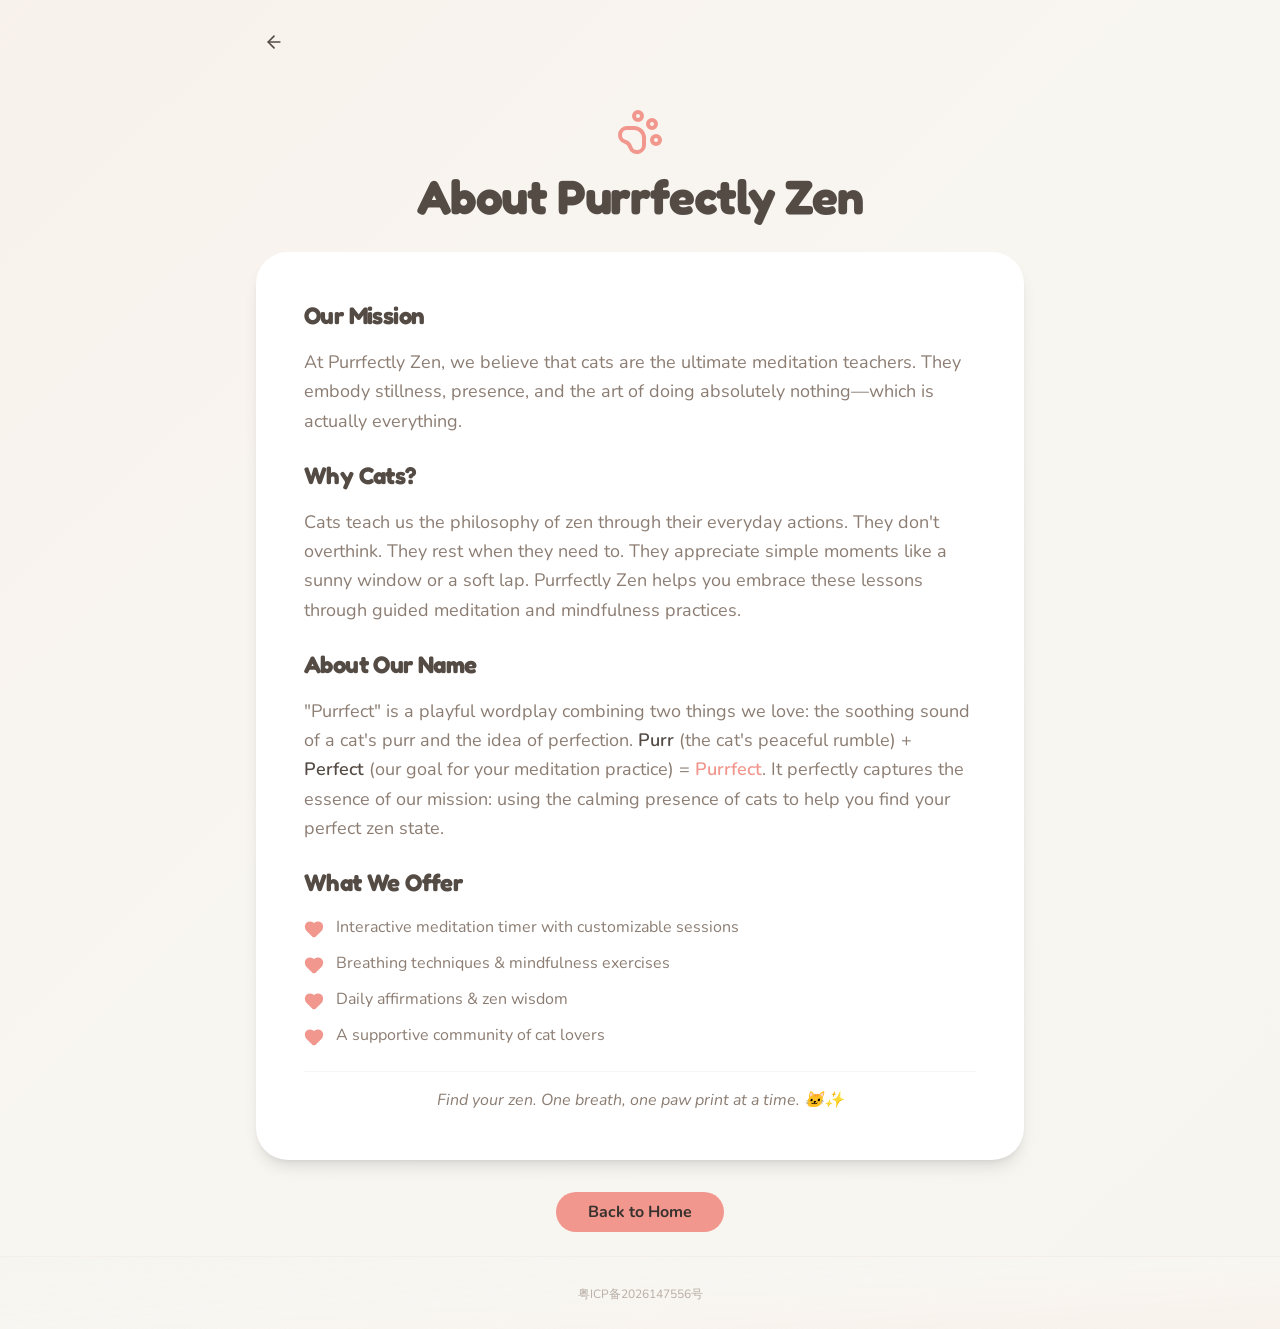
==== commit 0bd2f18f: "docs: publish 0.1.5 manual and changelog content" ====
--- a/Loresis/about/index.html
+++ b/Loresis/about/index.html
@@ -1 +1 @@
-<!DOCTYPE html><html lang="zh-CN"> <head><meta charset="UTF-8"><meta name="viewport" content="width=device-width, initial-scale=1.0"><meta name="description" content="Learn about our mission to help you find peace through cat-inspired meditation. Discover the team behind Purrfectly Zen."><meta name="theme-color" content="#E8A598"><link rel="icon" type="image/png" href="/Loresis/icons/icon.png"><link rel="canonical" href="/about"><title>About Us - Purrfectly Zen</title><link rel="preconnect" href="https://fonts.googleapis.com"><link rel="preconnect" href="https://fonts.gstatic.com" crossorigin><link href="https://fonts.googleapis.com/css2?family=Fredoka:wght@300..700&family=Nunito:ital,wght@0,200..1000;1,200..1000&family=Patrick+Hand&family=ZCOOL+KuaiLe&display=swap" rel="stylesheet"><script type="application/ld+json">{"@context":"https://schema.org","@type":"WebApplication","name":"Purrfectly Zen","description":"Cat-inspired meditation and mindfulness application","applicationCategory":"HealthApplication","operatingSystem":"Web","offers":{"@type":"Offer","price":"0","priceCurrency":"USD"}}</script><link rel="stylesheet" href="/Loresis/_astro/about.D2nARhFu.css"></head> <body>  <style>astro-island,astro-slot,astro-static-slot{display:contents}</style><script>(()=>{var e=async t=>{await(await t())()};(self.Astro||(self.Astro={})).load=e;window.dispatchEvent(new Event("astro:load"));})();</script><script>(()=>{var A=Object.defineProperty;var g=(i,o,a)=>o in i?A(i,o,{enumerable:!0,configurable:!0,writable:!0,value:a}):i[o]=a;var d=(i,o,a)=>g(i,typeof o!="symbol"?o+"":o,a);{let i={0:t=>m(t),1:t=>a(t),2:t=>new RegExp(t),3:t=>new Date(t),4:t=>new Map(a(t)),5:t=>new Set(a(t)),6:t=>BigInt(t),7:t=>new URL(t),8:t=>new Uint8Array(t),9:t=>new Uint16Array(t),10:t=>new Uint32Array(t),11:t=>1/0*t},o=t=>{let[l,e]=t;return l in i?i[l](e):void 0},a=t=>t.map(o),m=t=>typeof t!="object"||t===null?t:Object.fromEntries(Object.entries(t).map(([l,e])=>[l,o(e)]));class y extends HTMLElement{constructor(){super(...arguments);d(this,"Component");d(this,"hydrator");d(this,"hydrate",async()=>{var b;if(!this.hydrator||!this.isConnected)return;let e=(b=this.parentElement)==null?void 0:b.closest("astro-island[ssr]");if(e){e.addEventListener("astro:hydrate",this.hydrate,{once:!0});return}let c=this.querySelectorAll("astro-slot"),n={},h=this.querySelectorAll("template[data-astro-template]");for(let r of h){let s=r.closest(this.tagName);s!=null&&s.isSameNode(this)&&(n[r.getAttribute("data-astro-template")||"default"]=r.innerHTML,r.remove())}for(let r of c){let s=r.closest(this.tagName);s!=null&&s.isSameNode(this)&&(n[r.getAttribute("name")||"default"]=r.innerHTML)}let p;try{p=this.hasAttribute("props")?m(JSON.parse(this.getAttribute("props"))):{}}catch(r){let s=this.getAttribute("component-url")||"<unknown>",v=this.getAttribute("component-export");throw v&&(s+=` (export ${v})`),console.error(`[hydrate] Error parsing props for component ${s}`,this.getAttribute("props"),r),r}let u;await this.hydrator(this)(this.Component,p,n,{client:this.getAttribute("client")}),this.removeAttribute("ssr"),this.dispatchEvent(new CustomEvent("astro:hydrate"))});d(this,"unmount",()=>{this.isConnected||this.dispatchEvent(new CustomEvent("astro:unmount"))})}disconnectedCallback(){document.removeEventListener("astro:after-swap",this.unmount),document.addEventListener("astro:after-swap",this.unmount,{once:!0})}connectedCallback(){if(!this.hasAttribute("await-children")||document.readyState==="interactive"||document.readyState==="complete")this.childrenConnectedCallback();else{let e=()=>{document.removeEventListener("DOMContentLoaded",e),c.disconnect(),this.childrenConnectedCallback()},c=new MutationObserver(()=>{var n;((n=this.lastChild)==null?void 0:n.nodeType)===Node.COMMENT_NODE&&this.lastChild.nodeValue==="astro:end"&&(this.lastChild.remove(),e())});c.observe(this,{childList:!0}),document.addEventListener("DOMContentLoaded",e)}}async childrenConnectedCallback(){let e=this.getAttribute("before-hydration-url");e&&await import(e),this.start()}async start(){let e=JSON.parse(this.getAttribute("opts")),c=this.getAttribute("client");if(Astro[c]===void 0){window.addEventListener(`astro:${c}`,()=>this.start(),{once:!0});return}try{await Astro[c](async()=>{let n=this.getAttribute("renderer-url"),[h,{default:p}]=await Promise.all([import(this.getAttribute("component-url")),n?import(n):()=>()=>{}]),u=this.getAttribute("component-export")||"default";if(!u.includes("."))this.Component=h[u];else{this.Component=h;for(let f of u.split("."))this.Component=this.Component[f]}return this.hydrator=p,this.hydrate},e,this)}catch(n){console.error(`[astro-island] Error hydrating ${this.getAttribute("component-url")}`,n)}}attributeChangedCallback(){this.hydrate()}}d(y,"observedAttributes",["props"]),customElements.get("astro-island")||customElements.define("astro-island",y)}})();</script><astro-island uid="ZRLycL" prefix="r1" component-url="/Loresis/_astro/AboutPage.BxQiS73M.js" component-export="default" renderer-url="/Loresis/_astro/client.BlZe1zq3.js" props="{}" ssr client="load" opts="{&quot;name&quot;:&quot;AboutPage&quot;,&quot;value&quot;:true}" await-children><div class="from-primary/5 via-background to-secondary/5 min-h-screen bg-gradient-to-br p-6"><div class="mx-auto max-w-3xl"><div class="mb-8" style="opacity:0;transform:translateY(-20px)"><a href="/"><button data-testid="button-back-about" class="hover:bg-secondary/20 mb-4 rounded-full p-2 transition-colors"><svg xmlns="http://www.w3.org/2000/svg" width="24" height="24" viewBox="0 0 24 24" fill="none" stroke="currentColor" stroke-width="2" stroke-linecap="round" stroke-linejoin="round" class="lucide lucide-arrow-left h-5 w-5" aria-hidden="true"><path d="m12 19-7-7 7-7"></path><path d="M19 12H5"></path></svg></button></a></div><div class="space-y-8" style="opacity:0;transform:translateY(20px)"><div class="space-y-4 text-center"><svg xmlns="http://www.w3.org/2000/svg" width="24" height="24" viewBox="0 0 24 24" fill="none" stroke="currentColor" stroke-width="2" stroke-linecap="round" stroke-linejoin="round" class="lucide lucide-paw-print text-primary mx-auto h-12 w-12" aria-hidden="true"><circle cx="11" cy="4" r="2"></circle><circle cx="18" cy="8" r="2"></circle><circle cx="20" cy="16" r="2"></circle><path d="M9 10a5 5 0 0 1 5 5v3.5a3.5 3.5 0 0 1-6.84 1.045Q6.52 17.48 4.46 16.84A3.5 3.5 0 0 1 5.5 10Z"></path></svg><h1 class="font-heading text-foreground text-4xl font-bold md:text-5xl">About Purrfectly Zen</h1></div><div class="bg-card rounded-[2rem] border-none shadow-lg"><div class="space-y-6 p-8 md:p-12"><div class="space-y-4"><h2 class="font-heading text-foreground text-2xl font-bold">Our Mission</h2><p class="text-muted-foreground text-lg leading-relaxed">At Purrfectly Zen, we believe that cats are the ultimate meditation teachers. They embody stillness, presence, and the art of doing absolutely nothing—which is actually everything.</p></div><div class="space-y-4"><h2 class="font-heading text-foreground text-2xl font-bold">Why Cats?</h2><p class="text-muted-foreground text-lg leading-relaxed">Cats teach us the philosophy of zen through their everyday actions. They don&#x27;t overthink. They rest when they need to. They appreciate simple moments like a sunny window or a soft lap. Purrfectly Zen helps you embrace these lessons through guided meditation and mindfulness practices.</p></div><div class="space-y-4"><h2 class="font-heading text-foreground text-2xl font-bold">About Our Name</h2><p class="text-muted-foreground text-lg leading-relaxed">&quot;Purrfect&quot; is a playful wordplay combining two things we love: the soothing sound of a cat&#x27;s purr and the idea of perfection.<!-- --> <span class="text-foreground font-semibold">Purr</span> <!-- -->(the cat&#x27;s peaceful rumble) +<!-- --> <span class="text-foreground font-semibold">Perfect</span> <!-- -->(our goal for your meditation practice) =<!-- --> <span class="text-primary font-semibold">Purrfect</span>. It perfectly captures the essence of our mission: using the calming presence of cats to help you find your perfect zen state.</p></div><div class="space-y-4"><h2 class="font-heading text-foreground text-2xl font-bold">What We Offer</h2><ul class="space-y-3"><li class="flex items-start gap-3"><svg xmlns="http://www.w3.org/2000/svg" width="24" height="24" viewBox="0 0 24 24" fill="none" stroke="currentColor" stroke-width="2" stroke-linecap="round" stroke-linejoin="round" class="lucide lucide-heart text-primary mt-1 h-5 w-5 flex-shrink-0 fill-current" aria-hidden="true"><path d="M2 9.5a5.5 5.5 0 0 1 9.591-3.676.56.56 0 0 0 .818 0A5.49 5.49 0 0 1 22 9.5c0 2.29-1.5 4-3 5.5l-5.492 5.313a2 2 0 0 1-3 .019L5 15c-1.5-1.5-3-3.2-3-5.5"></path></svg><span class="text-muted-foreground">Interactive meditation timer with customizable sessions</span></li><li class="flex items-start gap-3"><svg xmlns="http://www.w3.org/2000/svg" width="24" height="24" viewBox="0 0 24 24" fill="none" stroke="currentColor" stroke-width="2" stroke-linecap="round" stroke-linejoin="round" class="lucide lucide-heart text-primary mt-1 h-5 w-5 flex-shrink-0 fill-current" aria-hidden="true"><path d="M2 9.5a5.5 5.5 0 0 1 9.591-3.676.56.56 0 0 0 .818 0A5.49 5.49 0 0 1 22 9.5c0 2.29-1.5 4-3 5.5l-5.492 5.313a2 2 0 0 1-3 .019L5 15c-1.5-1.5-3-3.2-3-5.5"></path></svg><span class="text-muted-foreground">Breathing techniques &amp; mindfulness exercises</span></li><li class="flex items-start gap-3"><svg xmlns="http://www.w3.org/2000/svg" width="24" height="24" viewBox="0 0 24 24" fill="none" stroke="currentColor" stroke-width="2" stroke-linecap="round" stroke-linejoin="round" class="lucide lucide-heart text-primary mt-1 h-5 w-5 flex-shrink-0 fill-current" aria-hidden="true"><path d="M2 9.5a5.5 5.5 0 0 1 9.591-3.676.56.56 0 0 0 .818 0A5.49 5.49 0 0 1 22 9.5c0 2.29-1.5 4-3 5.5l-5.492 5.313a2 2 0 0 1-3 .019L5 15c-1.5-1.5-3-3.2-3-5.5"></path></svg><span class="text-muted-foreground">Daily affirmations &amp; zen wisdom</span></li><li class="flex items-start gap-3"><svg xmlns="http://www.w3.org/2000/svg" width="24" height="24" viewBox="0 0 24 24" fill="none" stroke="currentColor" stroke-width="2" stroke-linecap="round" stroke-linejoin="round" class="lucide lucide-heart text-primary mt-1 h-5 w-5 flex-shrink-0 fill-current" aria-hidden="true"><path d="M2 9.5a5.5 5.5 0 0 1 9.591-3.676.56.56 0 0 0 .818 0A5.49 5.49 0 0 1 22 9.5c0 2.29-1.5 4-3 5.5l-5.492 5.313a2 2 0 0 1-3 .019L5 15c-1.5-1.5-3-3.2-3-5.5"></path></svg><span class="text-muted-foreground">A supportive community of cat lovers</span></li></ul></div><div class="border-border/40 border-t pt-4"><p class="text-muted-foreground text-center italic">Find your zen. One breath, one paw print at a time. 🐱✨</p></div></div></div><div class="text-center"><a href="/"><button data-testid="button-back-home-about" class="bg-primary text-primary-foreground hover:bg-primary/90 rounded-full px-8 py-2 font-bold">Back to Home</button></a></div></div></div></div><!--astro:end--></astro-island>  </body></html>+<!DOCTYPE html><html lang="zh-CN"> <head><meta charset="UTF-8"><meta name="viewport" content="width=device-width, initial-scale=1.0"><meta name="description" content="Learn about our mission to help you find peace through cat-inspired meditation. Discover the team behind Purrfectly Zen."><meta name="theme-color" content="#E8A598"><link rel="icon" type="image/png" href="/Loresis/icons/icon.png"><link rel="canonical" href="/Loresis/about"><title>About Us - Purrfectly Zen</title><link rel="preconnect" href="https://fonts.googleapis.com"><link rel="preconnect" href="https://fonts.gstatic.com" crossorigin><link href="https://fonts.googleapis.com/css2?family=Fredoka:wght@300..700&family=Nunito:ital,wght@0,200..1000;1,200..1000&family=Patrick+Hand&family=ZCOOL+KuaiLe&display=swap" rel="stylesheet"><!-- Cloudflare Web Analytics --><script type="module" src="https://static.cloudflareinsights.com/beacon.min.js" data-cf-beacon="{&quot;token&quot;: &quot;8fdc8ac66e17482e95b7b1775ba1a3df&quot;}"></script><!-- End Cloudflare Web Analytics --><script type="application/ld+json">{"@context":"https://schema.org","@type":"WebApplication","name":"Purrfectly Zen","description":"Cat-inspired meditation and mindfulness application","applicationCategory":"HealthApplication","operatingSystem":"Web","offers":{"@type":"Offer","price":"0","priceCurrency":"USD"}}</script><link rel="stylesheet" href="/Loresis/_astro/about.DmIeamP1.css"></head> <body>  <style>astro-island,astro-slot,astro-static-slot{display:contents}</style><script>(()=>{var e=async t=>{await(await t())()};(self.Astro||(self.Astro={})).load=e;window.dispatchEvent(new Event("astro:load"));})();</script><script>(()=>{var A=Object.defineProperty;var g=(i,o,a)=>o in i?A(i,o,{enumerable:!0,configurable:!0,writable:!0,value:a}):i[o]=a;var d=(i,o,a)=>g(i,typeof o!="symbol"?o+"":o,a);{let i={0:t=>m(t),1:t=>a(t),2:t=>new RegExp(t),3:t=>new Date(t),4:t=>new Map(a(t)),5:t=>new Set(a(t)),6:t=>BigInt(t),7:t=>new URL(t),8:t=>new Uint8Array(t),9:t=>new Uint16Array(t),10:t=>new Uint32Array(t),11:t=>1/0*t},o=t=>{let[l,e]=t;return l in i?i[l](e):void 0},a=t=>t.map(o),m=t=>typeof t!="object"||t===null?t:Object.fromEntries(Object.entries(t).map(([l,e])=>[l,o(e)]));class y extends HTMLElement{constructor(){super(...arguments);d(this,"Component");d(this,"hydrator");d(this,"hydrate",async()=>{var b;if(!this.hydrator||!this.isConnected)return;let e=(b=this.parentElement)==null?void 0:b.closest("astro-island[ssr]");if(e){e.addEventListener("astro:hydrate",this.hydrate,{once:!0});return}let c=this.querySelectorAll("astro-slot"),n={},h=this.querySelectorAll("template[data-astro-template]");for(let r of h){let s=r.closest(this.tagName);s!=null&&s.isSameNode(this)&&(n[r.getAttribute("data-astro-template")||"default"]=r.innerHTML,r.remove())}for(let r of c){let s=r.closest(this.tagName);s!=null&&s.isSameNode(this)&&(n[r.getAttribute("name")||"default"]=r.innerHTML)}let p;try{p=this.hasAttribute("props")?m(JSON.parse(this.getAttribute("props"))):{}}catch(r){let s=this.getAttribute("component-url")||"<unknown>",v=this.getAttribute("component-export");throw v&&(s+=` (export ${v})`),console.error(`[hydrate] Error parsing props for component ${s}`,this.getAttribute("props"),r),r}let u;await this.hydrator(this)(this.Component,p,n,{client:this.getAttribute("client")}),this.removeAttribute("ssr"),this.dispatchEvent(new CustomEvent("astro:hydrate"))});d(this,"unmount",()=>{this.isConnected||this.dispatchEvent(new CustomEvent("astro:unmount"))})}disconnectedCallback(){document.removeEventListener("astro:after-swap",this.unmount),document.addEventListener("astro:after-swap",this.unmount,{once:!0})}connectedCallback(){if(!this.hasAttribute("await-children")||document.readyState==="interactive"||document.readyState==="complete")this.childrenConnectedCallback();else{let e=()=>{document.removeEventListener("DOMContentLoaded",e),c.disconnect(),this.childrenConnectedCallback()},c=new MutationObserver(()=>{var n;((n=this.lastChild)==null?void 0:n.nodeType)===Node.COMMENT_NODE&&this.lastChild.nodeValue==="astro:end"&&(this.lastChild.remove(),e())});c.observe(this,{childList:!0}),document.addEventListener("DOMContentLoaded",e)}}async childrenConnectedCallback(){let e=this.getAttribute("before-hydration-url");e&&await import(e),this.start()}async start(){let e=JSON.parse(this.getAttribute("opts")),c=this.getAttribute("client");if(Astro[c]===void 0){window.addEventListener(`astro:${c}`,()=>this.start(),{once:!0});return}try{await Astro[c](async()=>{let n=this.getAttribute("renderer-url"),[h,{default:p}]=await Promise.all([import(this.getAttribute("component-url")),n?import(n):()=>()=>{}]),u=this.getAttribute("component-export")||"default";if(!u.includes("."))this.Component=h[u];else{this.Component=h;for(let f of u.split("."))this.Component=this.Component[f]}return this.hydrator=p,this.hydrate},e,this)}catch(n){console.error(`[astro-island] Error hydrating ${this.getAttribute("component-url")}`,n)}}attributeChangedCallback(){this.hydrate()}}d(y,"observedAttributes",["props"]),customElements.get("astro-island")||customElements.define("astro-island",y)}})();</script><astro-island uid="ZRLycL" prefix="r1" component-url="/Loresis/_astro/AboutPage.CshwL9SV.js" component-export="default" renderer-url="/Loresis/_astro/client.BlZe1zq3.js" props="{}" ssr client="load" opts="{&quot;name&quot;:&quot;AboutPage&quot;,&quot;value&quot;:true}" await-children><div class="from-primary/5 via-background to-secondary/5 min-h-screen bg-gradient-to-br p-6"><div class="mx-auto max-w-3xl"><div class="mb-8" style="opacity:0;transform:translateY(-20px)"><a href="/Loresis/"><button data-testid="button-back-about" class="hover:bg-secondary/20 mb-4 rounded-full p-2 transition-colors"><svg xmlns="http://www.w3.org/2000/svg" width="24" height="24" viewBox="0 0 24 24" fill="none" stroke="currentColor" stroke-width="2" stroke-linecap="round" stroke-linejoin="round" class="lucide lucide-arrow-left h-5 w-5" aria-hidden="true"><path d="m12 19-7-7 7-7"></path><path d="M19 12H5"></path></svg></button></a></div><div class="space-y-8" style="opacity:0;transform:translateY(20px)"><div class="space-y-4 text-center"><svg xmlns="http://www.w3.org/2000/svg" width="24" height="24" viewBox="0 0 24 24" fill="none" stroke="currentColor" stroke-width="2" stroke-linecap="round" stroke-linejoin="round" class="lucide lucide-paw-print text-primary mx-auto h-12 w-12" aria-hidden="true"><circle cx="11" cy="4" r="2"></circle><circle cx="18" cy="8" r="2"></circle><circle cx="20" cy="16" r="2"></circle><path d="M9 10a5 5 0 0 1 5 5v3.5a3.5 3.5 0 0 1-6.84 1.045Q6.52 17.48 4.46 16.84A3.5 3.5 0 0 1 5.5 10Z"></path></svg><h1 class="font-heading text-foreground text-4xl font-bold md:text-5xl">About Purrfectly Zen</h1></div><div class="bg-card rounded-[2rem] border-none shadow-lg"><div class="space-y-6 p-8 md:p-12"><div class="space-y-4"><h2 class="font-heading text-foreground text-2xl font-bold">Our Mission</h2><p class="text-muted-foreground text-lg leading-relaxed">At Purrfectly Zen, we believe that cats are the ultimate meditation teachers. They embody stillness, presence, and the art of doing absolutely nothing—which is actually everything.</p></div><div class="space-y-4"><h2 class="font-heading text-foreground text-2xl font-bold">Why Cats?</h2><p class="text-muted-foreground text-lg leading-relaxed">Cats teach us the philosophy of zen through their everyday actions. They don&#x27;t overthink. They rest when they need to. They appreciate simple moments like a sunny window or a soft lap. Purrfectly Zen helps you embrace these lessons through guided meditation and mindfulness practices.</p></div><div class="space-y-4"><h2 class="font-heading text-foreground text-2xl font-bold">About Our Name</h2><p class="text-muted-foreground text-lg leading-relaxed">&quot;Purrfect&quot; is a playful wordplay combining two things we love: the soothing sound of a cat&#x27;s purr and the idea of perfection.<!-- --> <span class="text-foreground font-semibold">Purr</span> <!-- -->(the cat&#x27;s peaceful rumble) +<!-- --> <span class="text-foreground font-semibold">Perfect</span> <!-- -->(our goal for your meditation practice) =<!-- --> <span class="text-primary font-semibold">Purrfect</span>. It perfectly captures the essence of our mission: using the calming presence of cats to help you find your perfect zen state.</p></div><div class="space-y-4"><h2 class="font-heading text-foreground text-2xl font-bold">What We Offer</h2><ul class="space-y-3"><li class="flex items-start gap-3"><svg xmlns="http://www.w3.org/2000/svg" width="24" height="24" viewBox="0 0 24 24" fill="none" stroke="currentColor" stroke-width="2" stroke-linecap="round" stroke-linejoin="round" class="lucide lucide-heart text-primary mt-1 h-5 w-5 flex-shrink-0 fill-current" aria-hidden="true"><path d="M2 9.5a5.5 5.5 0 0 1 9.591-3.676.56.56 0 0 0 .818 0A5.49 5.49 0 0 1 22 9.5c0 2.29-1.5 4-3 5.5l-5.492 5.313a2 2 0 0 1-3 .019L5 15c-1.5-1.5-3-3.2-3-5.5"></path></svg><span class="text-muted-foreground">Interactive meditation timer with customizable sessions</span></li><li class="flex items-start gap-3"><svg xmlns="http://www.w3.org/2000/svg" width="24" height="24" viewBox="0 0 24 24" fill="none" stroke="currentColor" stroke-width="2" stroke-linecap="round" stroke-linejoin="round" class="lucide lucide-heart text-primary mt-1 h-5 w-5 flex-shrink-0 fill-current" aria-hidden="true"><path d="M2 9.5a5.5 5.5 0 0 1 9.591-3.676.56.56 0 0 0 .818 0A5.49 5.49 0 0 1 22 9.5c0 2.29-1.5 4-3 5.5l-5.492 5.313a2 2 0 0 1-3 .019L5 15c-1.5-1.5-3-3.2-3-5.5"></path></svg><span class="text-muted-foreground">Breathing techniques &amp; mindfulness exercises</span></li><li class="flex items-start gap-3"><svg xmlns="http://www.w3.org/2000/svg" width="24" height="24" viewBox="0 0 24 24" fill="none" stroke="currentColor" stroke-width="2" stroke-linecap="round" stroke-linejoin="round" class="lucide lucide-heart text-primary mt-1 h-5 w-5 flex-shrink-0 fill-current" aria-hidden="true"><path d="M2 9.5a5.5 5.5 0 0 1 9.591-3.676.56.56 0 0 0 .818 0A5.49 5.49 0 0 1 22 9.5c0 2.29-1.5 4-3 5.5l-5.492 5.313a2 2 0 0 1-3 .019L5 15c-1.5-1.5-3-3.2-3-5.5"></path></svg><span class="text-muted-foreground">Daily affirmations &amp; zen wisdom</span></li><li class="flex items-start gap-3"><svg xmlns="http://www.w3.org/2000/svg" width="24" height="24" viewBox="0 0 24 24" fill="none" stroke="currentColor" stroke-width="2" stroke-linecap="round" stroke-linejoin="round" class="lucide lucide-heart text-primary mt-1 h-5 w-5 flex-shrink-0 fill-current" aria-hidden="true"><path d="M2 9.5a5.5 5.5 0 0 1 9.591-3.676.56.56 0 0 0 .818 0A5.49 5.49 0 0 1 22 9.5c0 2.29-1.5 4-3 5.5l-5.492 5.313a2 2 0 0 1-3 .019L5 15c-1.5-1.5-3-3.2-3-5.5"></path></svg><span class="text-muted-foreground">A supportive community of cat lovers</span></li></ul></div><div class="border-border/40 border-t pt-4"><p class="text-muted-foreground text-center italic">Find your zen. One breath, one paw print at a time. 🐱✨</p></div></div></div><div class="text-center"><a href="/Loresis/"><button data-testid="button-back-home-about" class="bg-primary text-primary-foreground hover:bg-primary/90 rounded-full px-8 py-2 font-bold">Back to Home</button></a></div></div></div></div><!--astro:end--></astro-island>  <footer class="from-secondary/5 via-background to-primary/5 border-border/40 relative border-t bg-gradient-to-br px-6 py-6 text-center"> <a href="https://beian.miit.gov.cn/" target="_blank" rel="noreferrer" class="text-muted-foreground/60 hover:text-primary text-xs transition-colors"> 粤ICP备2026147556号 </a> </footer> </body></html>
